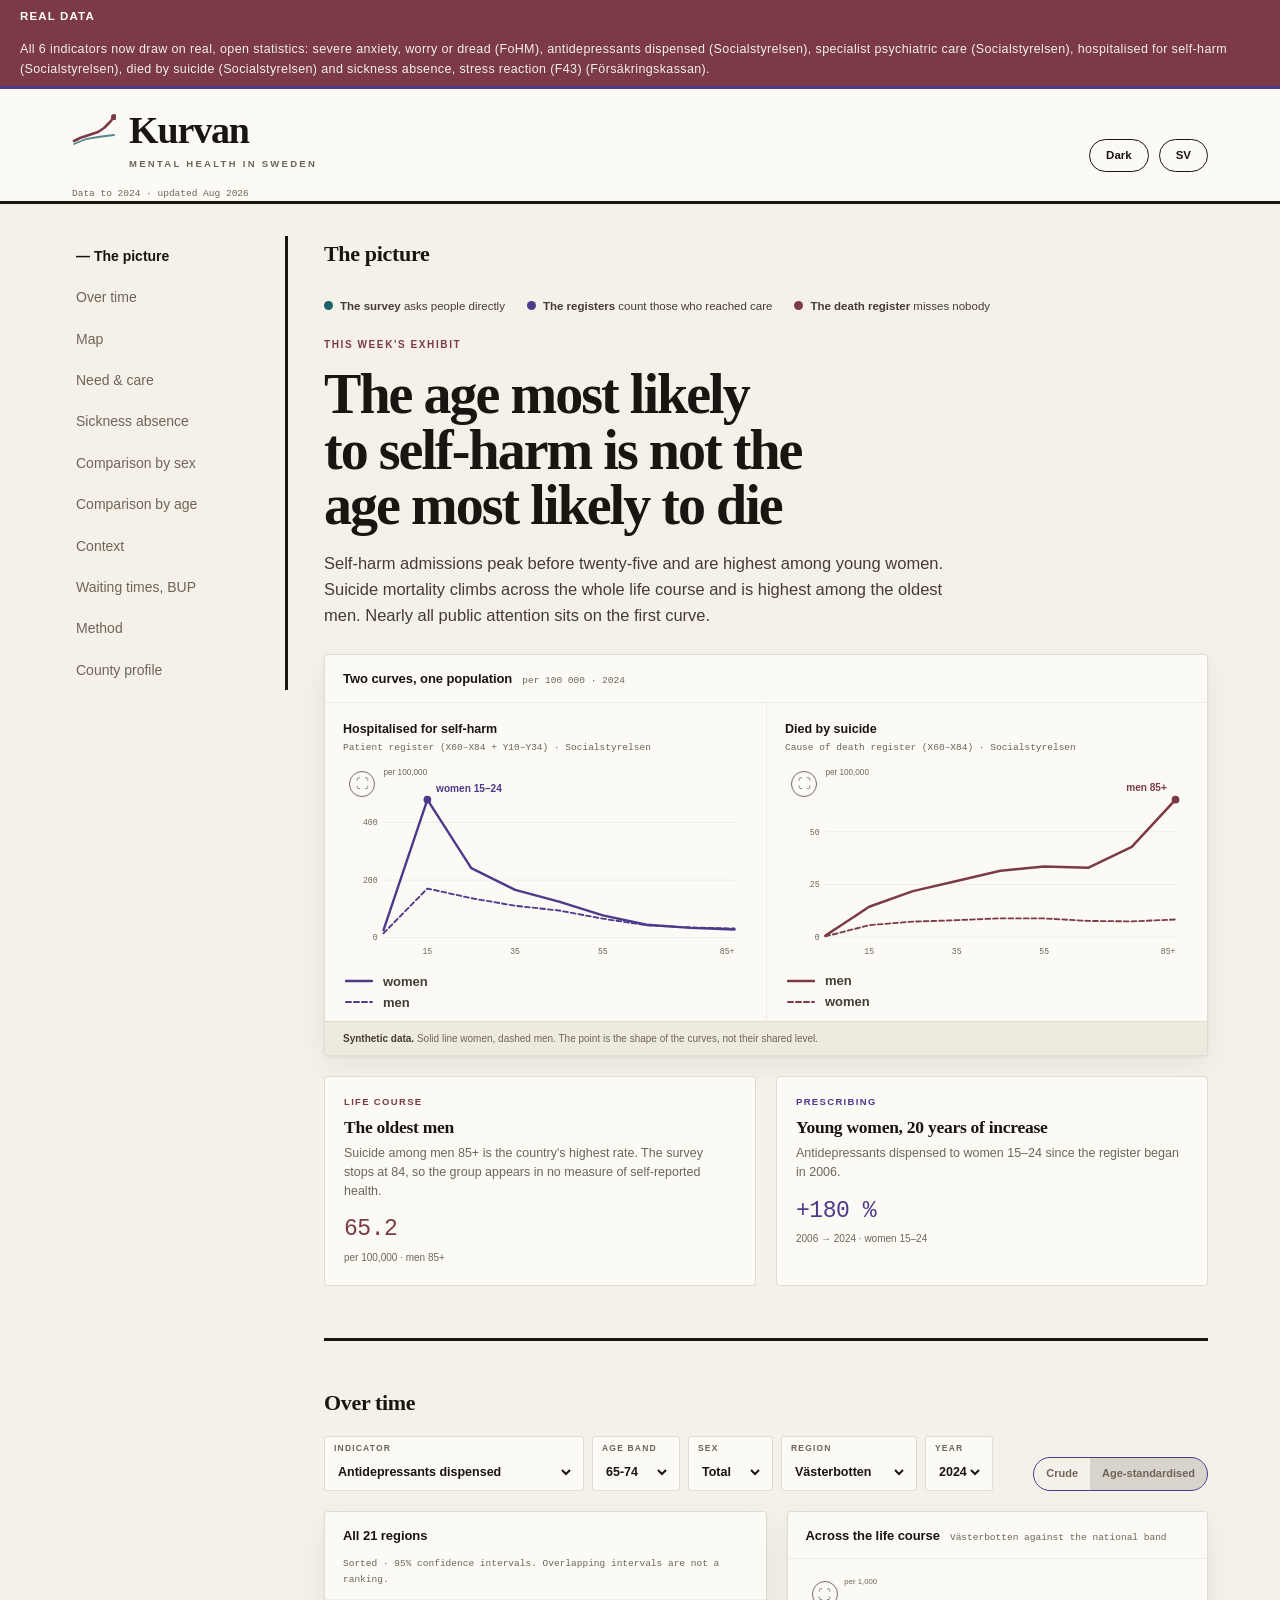
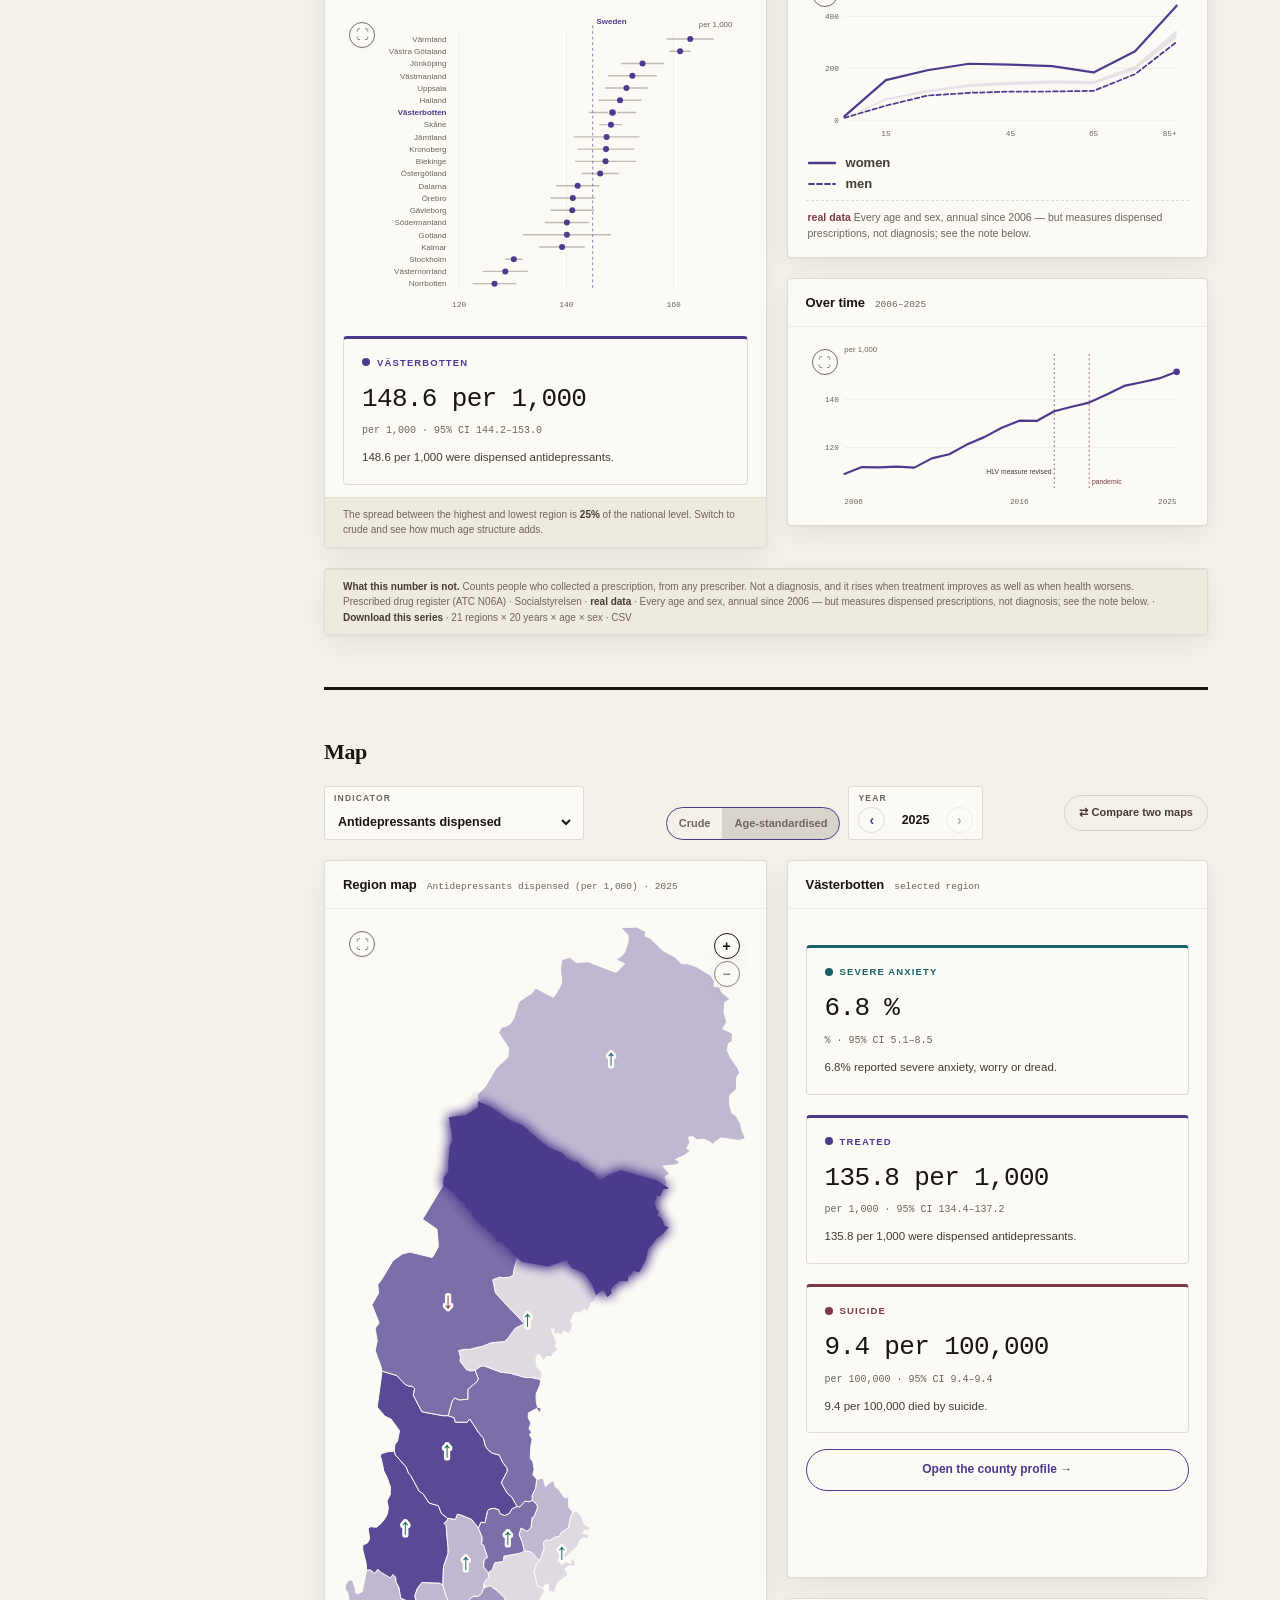
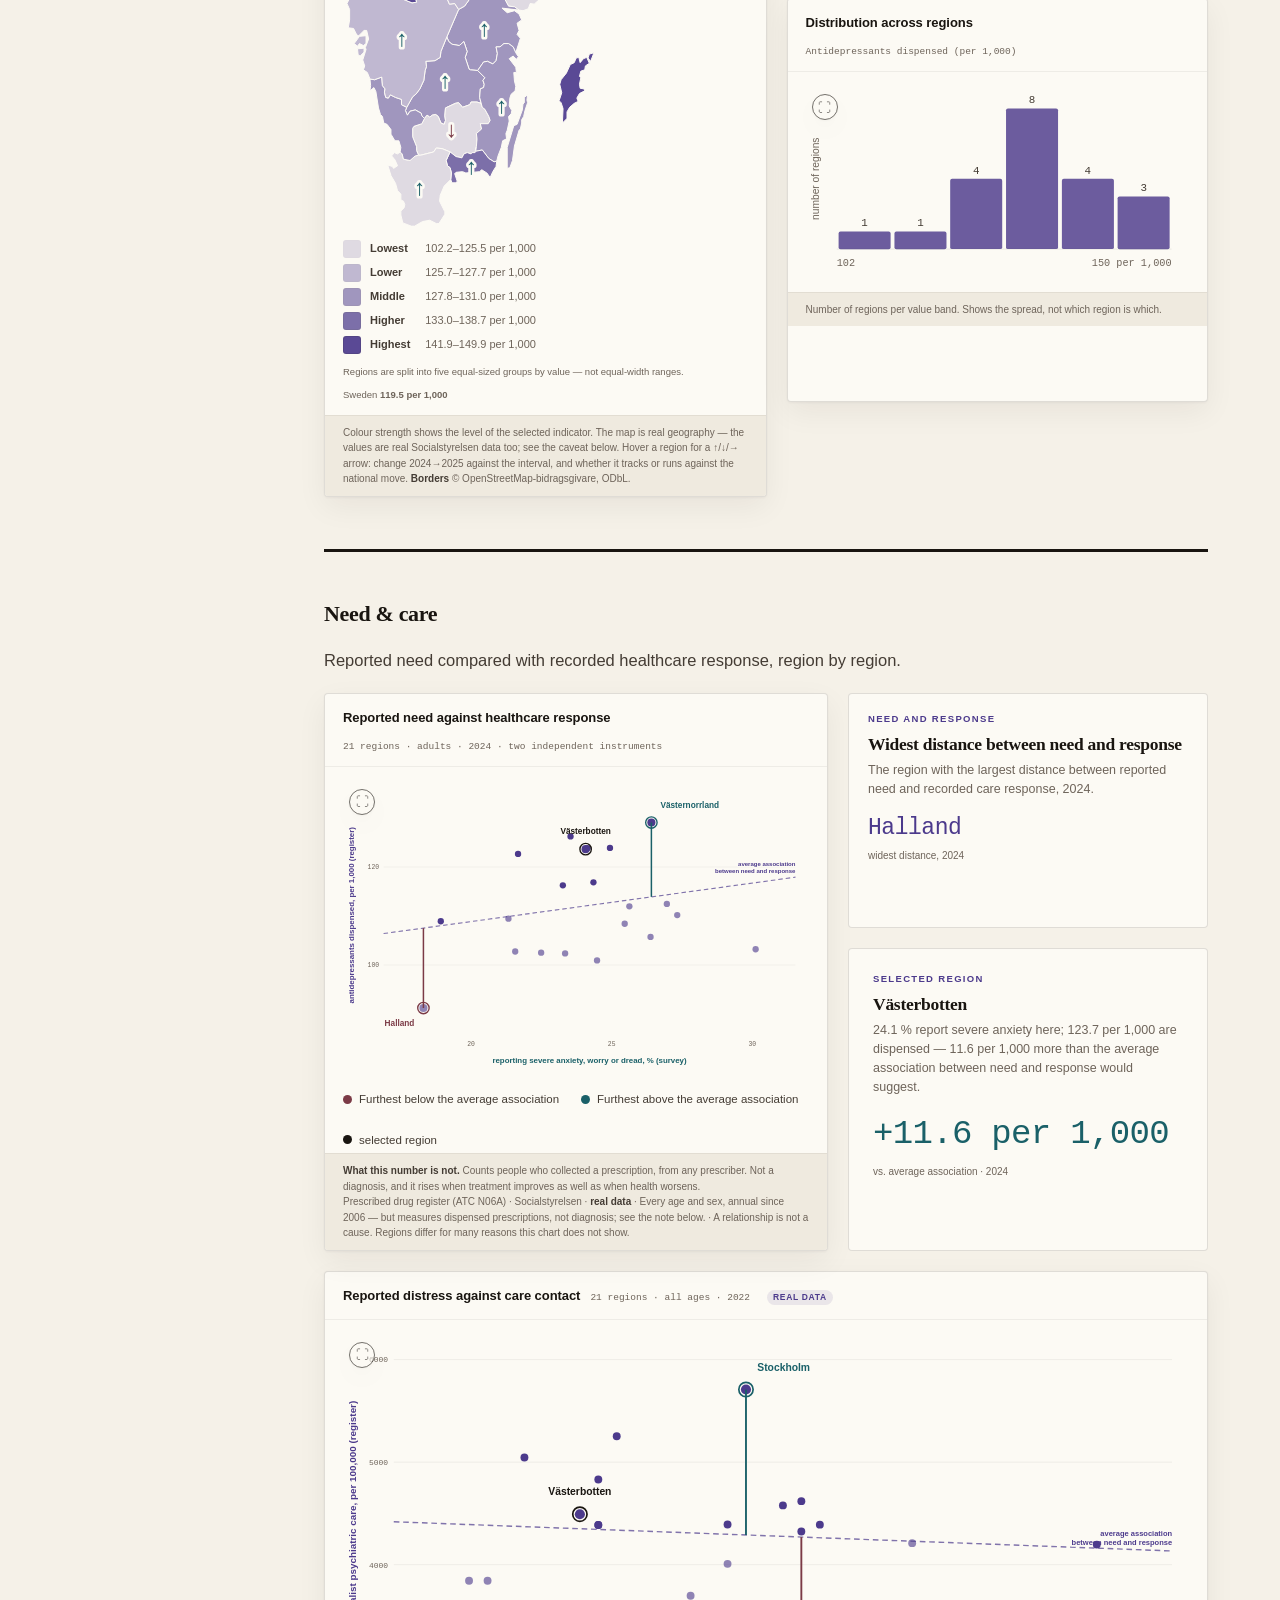
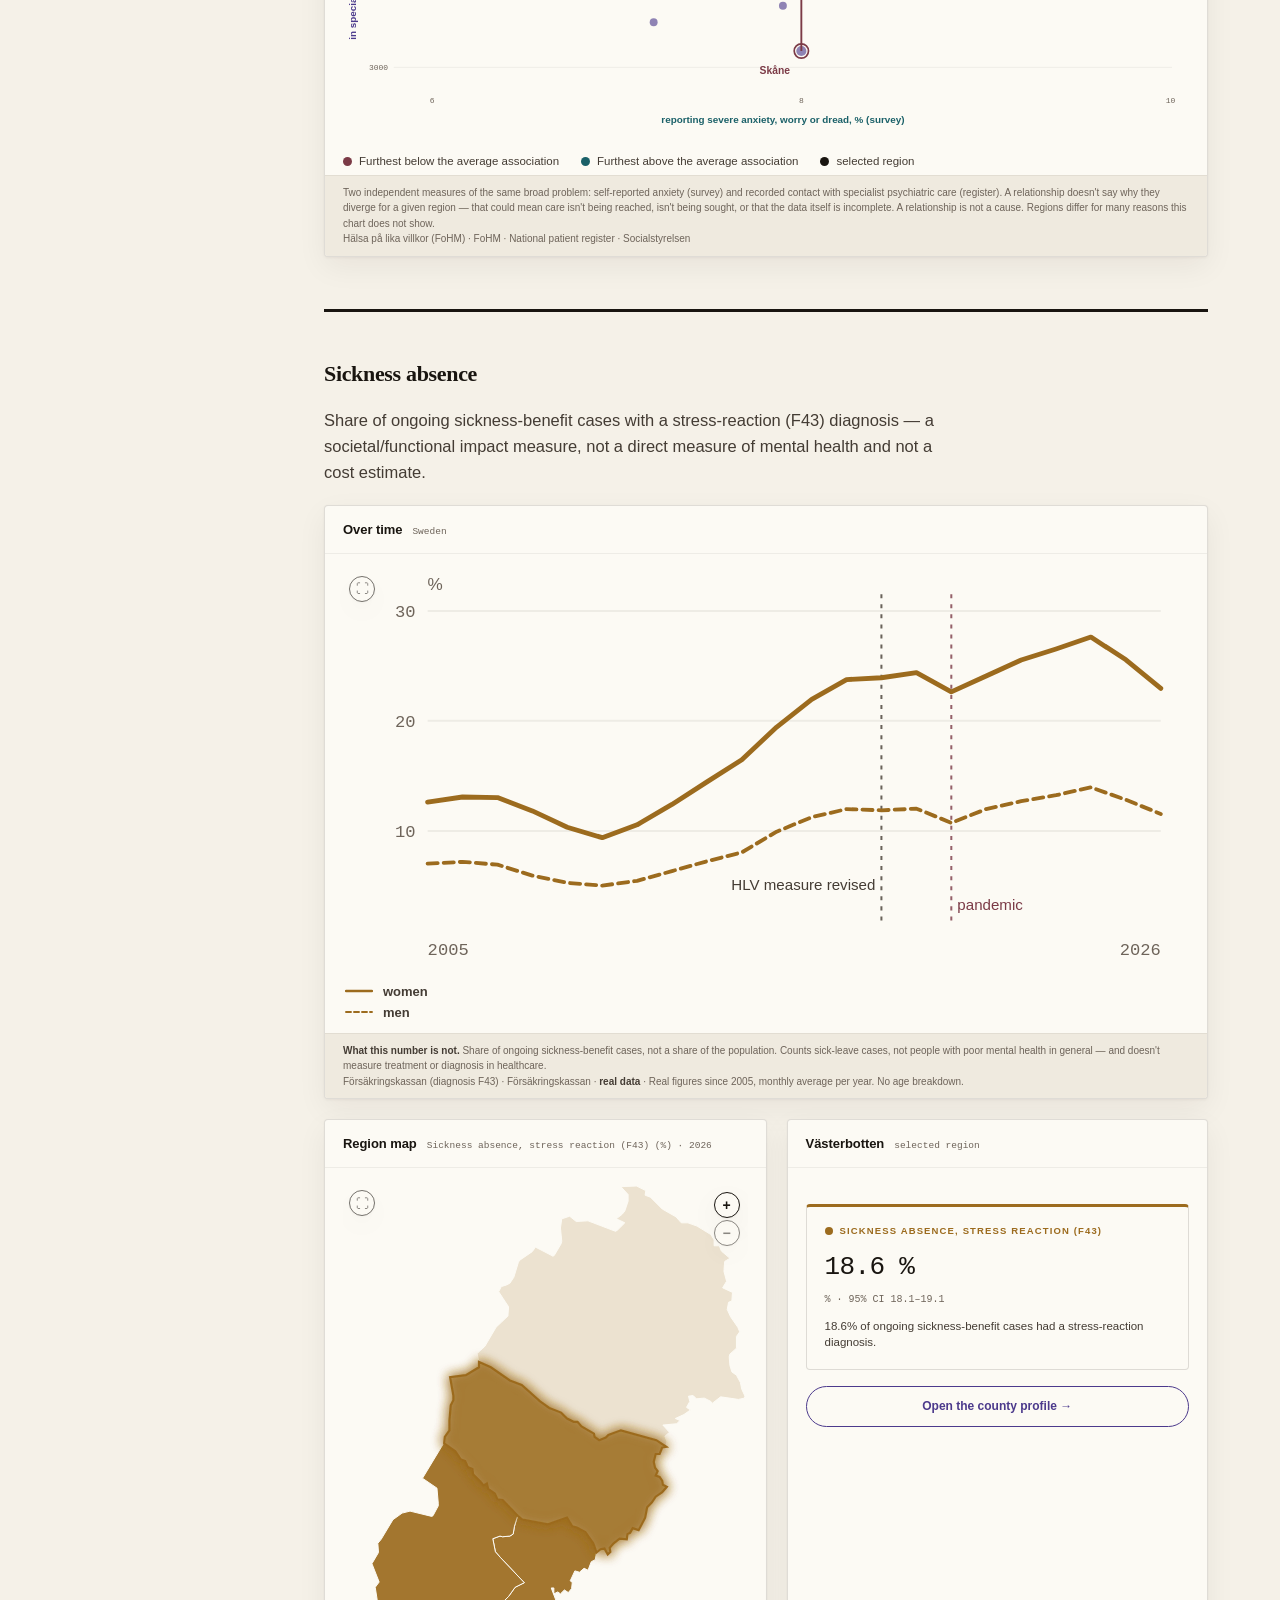
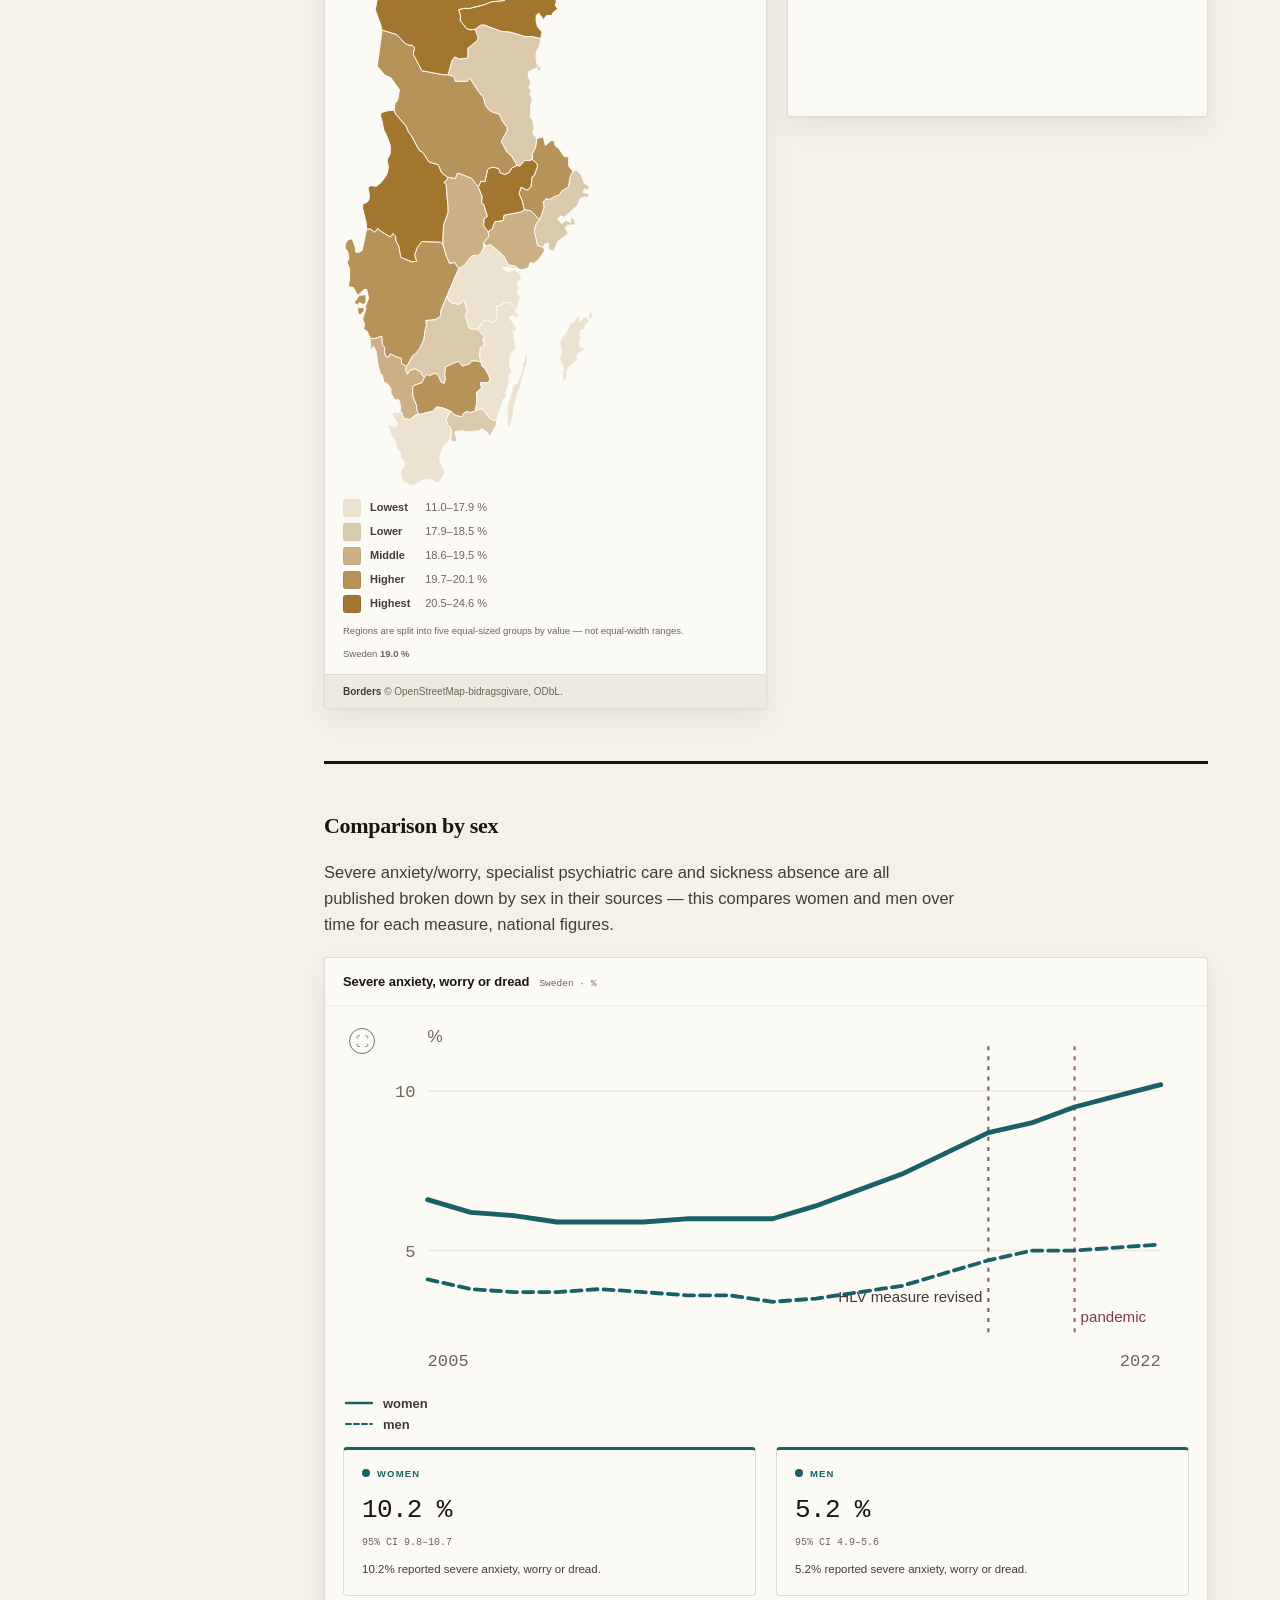
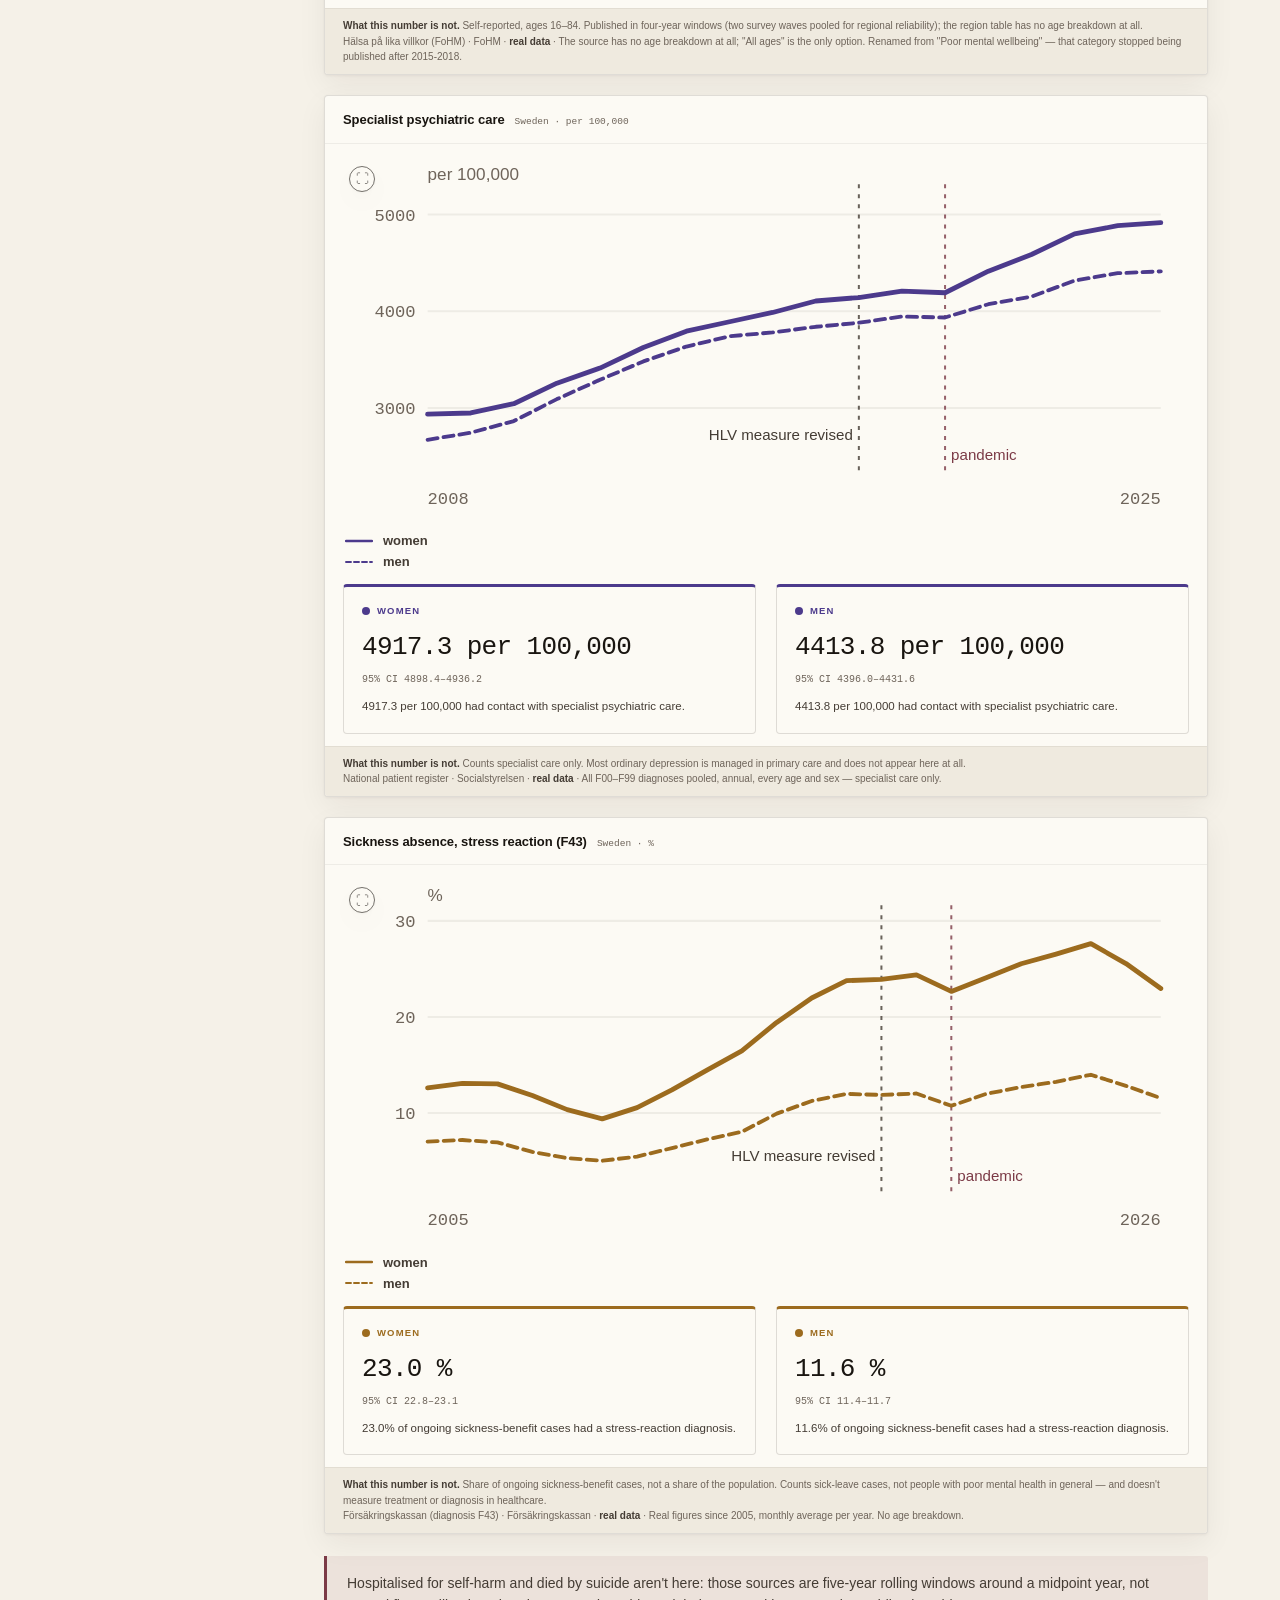
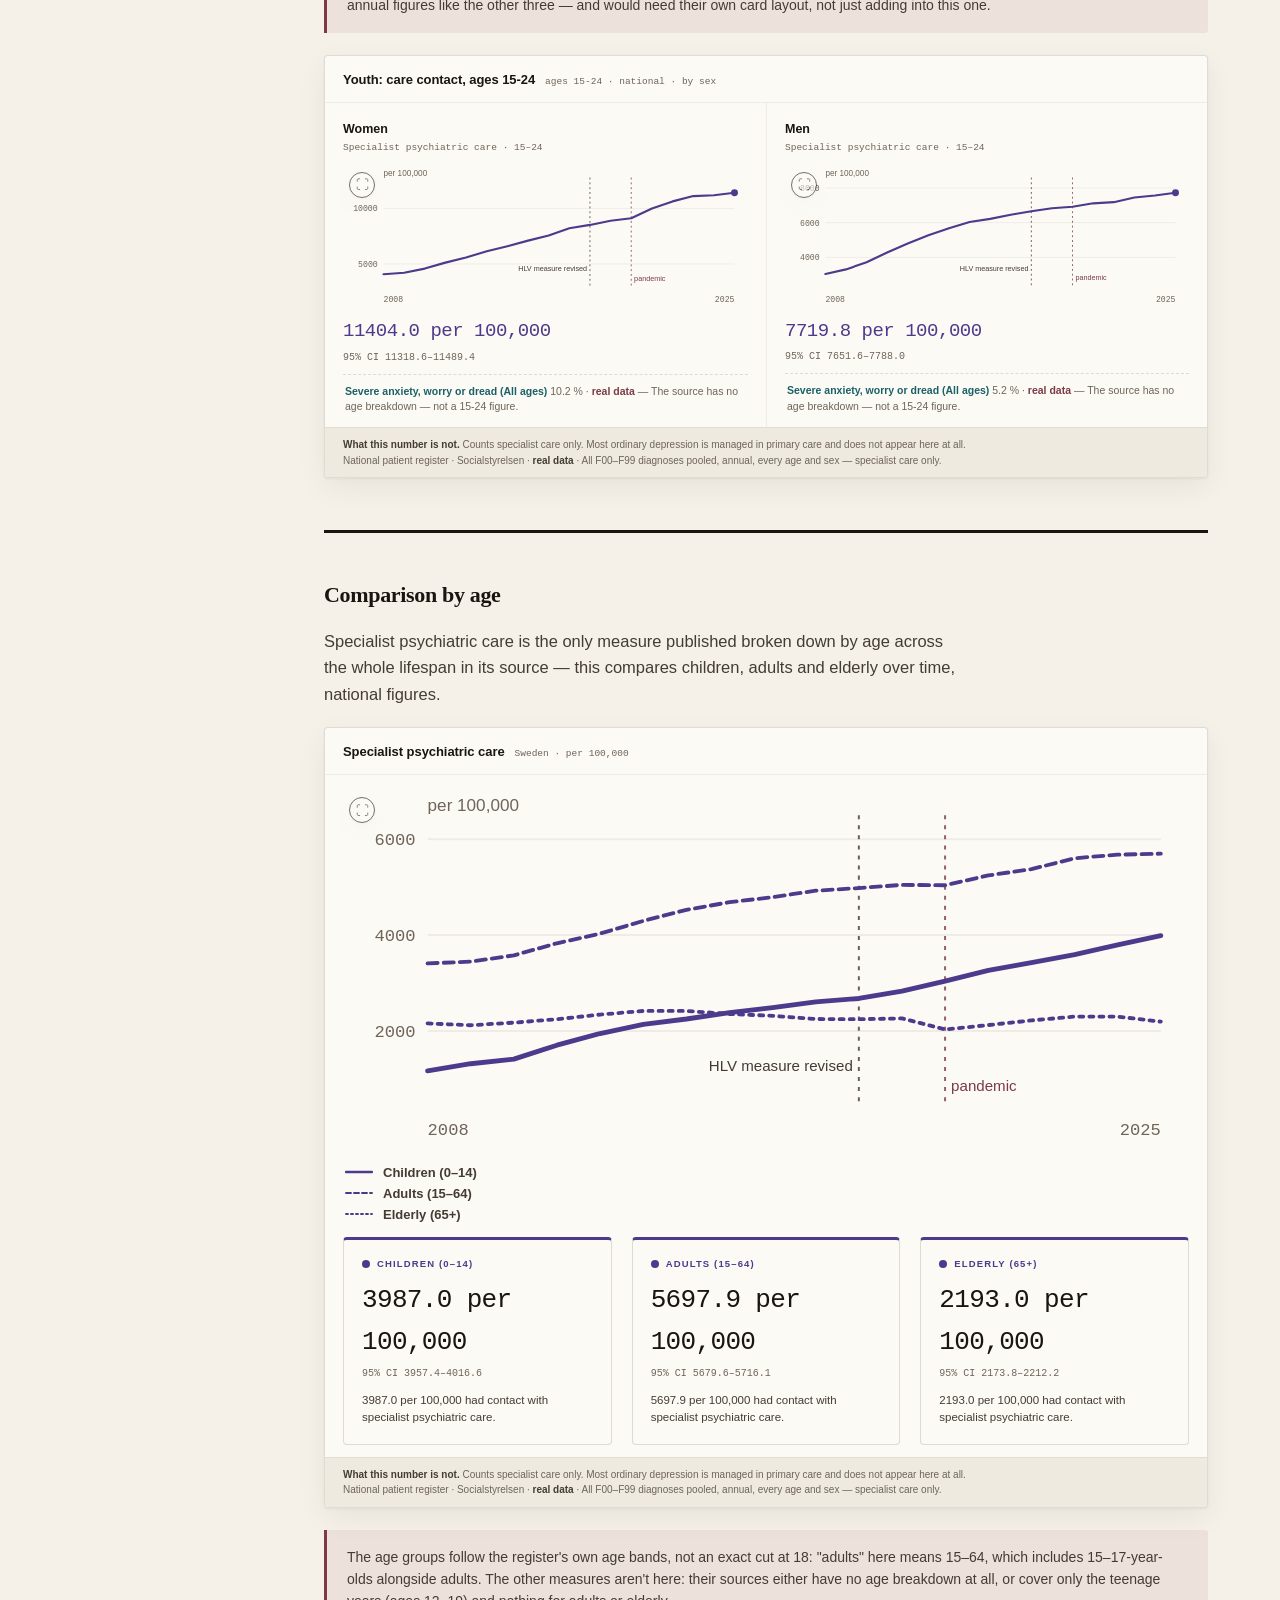
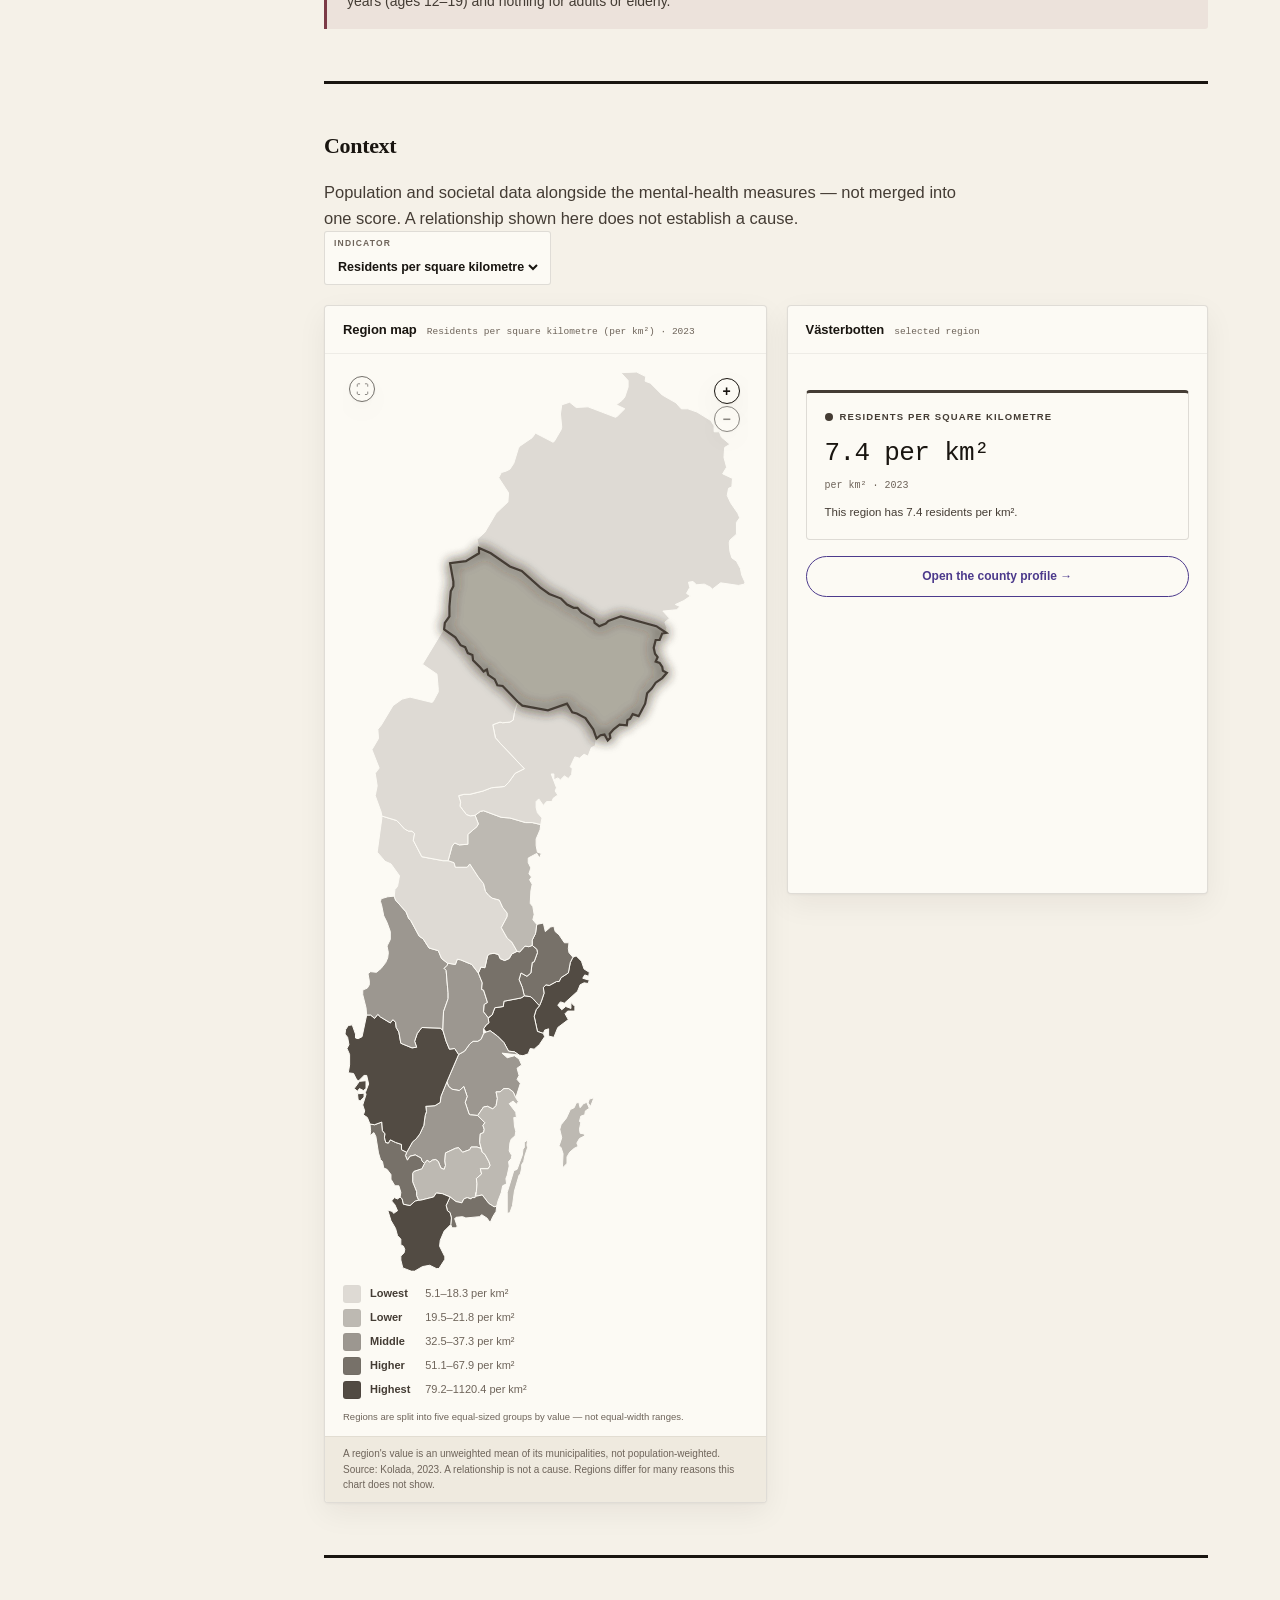
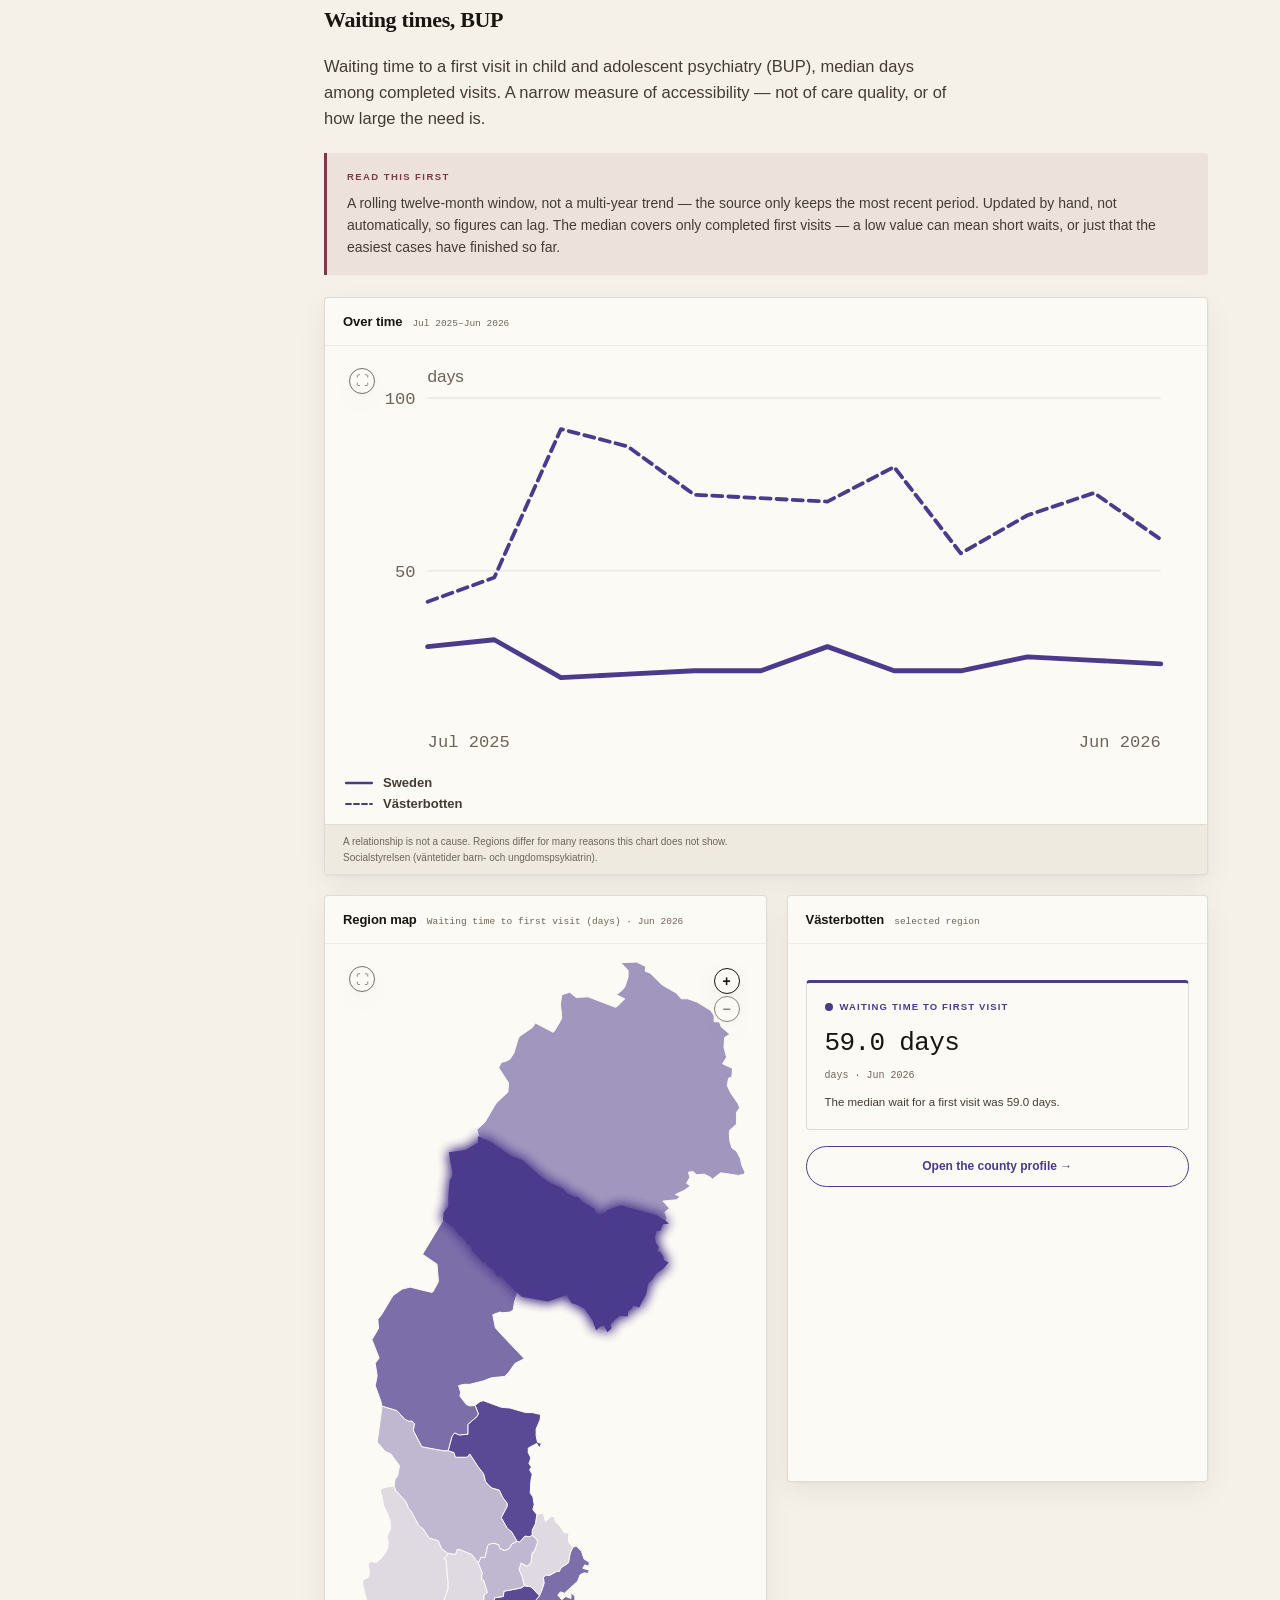
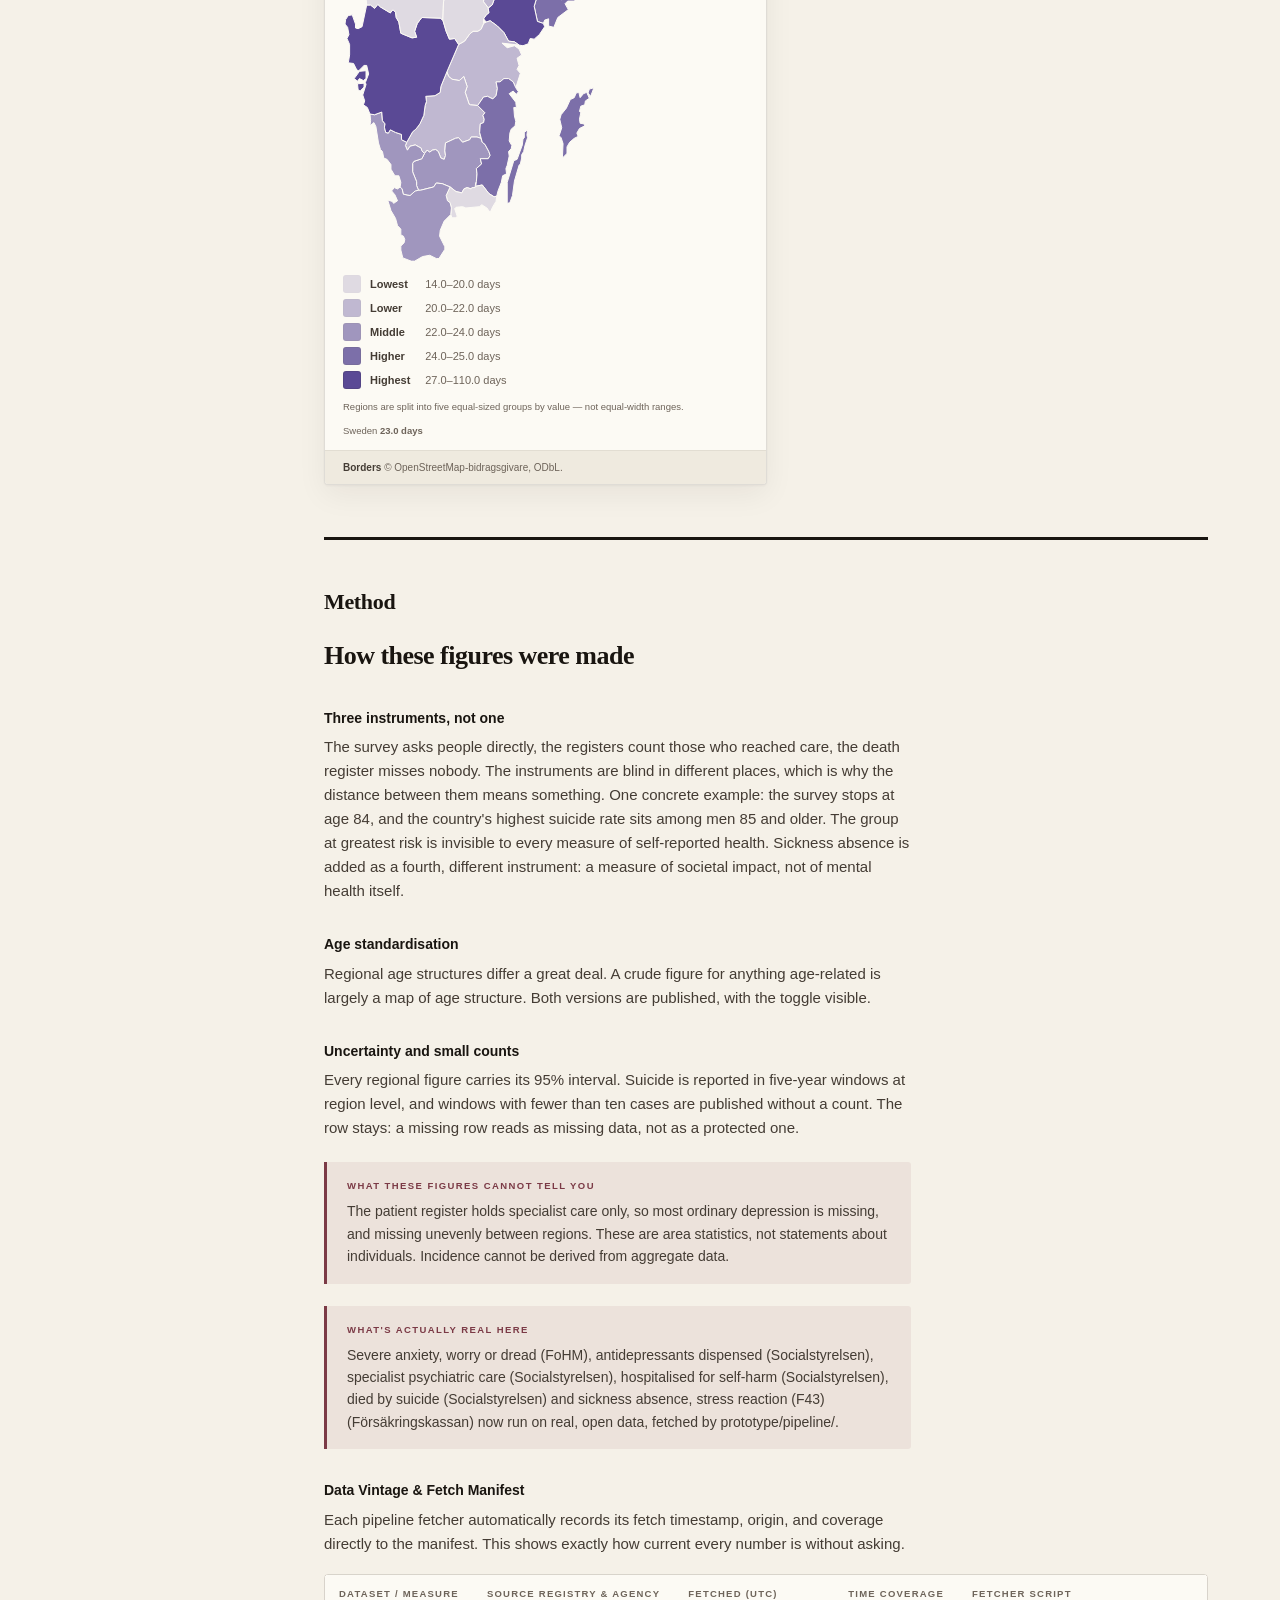
==== kurvan.html @ c8f486ee "Real antidepressant/sex/F43 data, BUP waiting-times tab, stat sentences Data pipeline expansion: - A" ====
<!doctype html>
<meta charset="utf-8">
<title>Kurvan</title>

<link rel="stylesheet" href="kurvan.css?v=33">

<div id="synth"></div>
<div id="app"></div>

<script src="js/real_mh_data.js?v=33"></script>
<script src="js/data.js?v=33"></script>
<script src="js/lang.js?v=33"></script>
<script src="js/state.js?v=33"></script>
<script src="js/charts.js?v=33"></script>
<script src="js/views.js?v=33"></script>
<script src="js/shell.js?v=33"></script>
---- kurvan.css ----
/* =====================================================================
   TOKENS. Light complete on bare :root; dark redefines tokens only, twice.
   Colour is semantic and pervasive: teal = the survey instrument,
   violet = the registers, oxblood = mortality, amber = functional/societal
   impact (sickness absence — not a healthcare register, not survey,
   deliberately its own colour rather than overloading violet). Sex is
   solid vs dashed, never a second colour system.
   ===================================================================== */
:root {
  --paper:#F5F1E8; --surface:#FCFAF4; --surface-2:#EFEADF;
  --ink:#191510; --ink-2:#443C34; --ink-3:#6E645A;
  --hair:rgba(30,22,14,.13); --hair-soft:rgba(30,22,14,.06);
  --violet:#4C3A8C; --teal:#1A6068; --oxblood:#7B3A46; --amber:#9C6B1E;
  --violet-soft:rgba(76,58,140,.10); --warn:rgba(123,58,70,.08);
  --band:rgba(76,58,140,.12);
  --shadow:0 1px 3px rgba(30,22,14,.05),0 10px 30px rgba(30,22,14,.06);
  --synth-text:#fff;
  --sp-1:2px; --sp-2:4px; --sp-3:8px; --sp-4:12px; --sp-5:16px;
  --sp-6:20px; --sp-7:24px; --sp-8:32px; --sp-9:44px; --sp-10:56px;
  /* Type scale nudged up a step (Michael's visual-theme-changes branch) —
     a deliberate size-up, not a drift: contrast with the literal 16px/34px
     left on body/.mark below, which are the *original* pre-tokenization
     values restored after an accidental nearest-token rounding, not a
     redesign. */
  --fs-1:9.5px; --fs-2:10.5px; --fs-3:11px; --fs-4:11.5px; --fs-5:12.5px;
  --fs-6:14px; --fs-7:28px; --fs-8:38px;
}
@media (prefers-color-scheme: dark){
  :root:not([data-theme="light"]){
    --paper:#141119; --surface:#1C1823; --surface-2:#262130;
    --ink:#EDE8E0; --ink-2:#C0B8AE; --ink-3:#8C8279;
    --hair:rgba(237,232,224,.16); --hair-soft:rgba(237,232,224,.07);
    --violet:#A992F5; --teal:#5FC6CE; --oxblood:#D98A97; --amber:#D9A441;
    --violet-soft:rgba(169,146,245,.14); --warn:rgba(217,138,151,.12);
    --band:rgba(169,146,245,.15);
    --shadow:0 1px 3px rgba(0,0,0,.4),0 10px 32px rgba(0,0,0,.36);
    --synth-text:var(--paper);
  }
}
:root[data-theme="dark"]{
  --paper:#141119; --surface:#1C1823; --surface-2:#262130;
  --ink:#EDE8E0; --ink-2:#C0B8AE; --ink-3:#8C8279;
  --hair:rgba(237,232,224,.16); --hair-soft:rgba(237,232,224,.07);
  --violet:#A992F5; --teal:#5FC6CE; --oxblood:#D98A97; --amber:#D9A441;
  --violet-soft:rgba(169,146,245,.14); --warn:rgba(217,138,151,.12);
  --band:rgba(169,146,245,.15);
  --shadow:0 1px 3px rgba(0,0,0,.4),0 10px 32px rgba(0,0,0,.36);
  --synth-text:var(--paper);
}
:root{
  --serif:"Iowan Old Style","Palatino Linotype","Book Antiqua",Palatino,Georgia,serif;
  --sans:ui-sans-serif,-apple-system,"Segoe UI",Roboto,"Helvetica Neue",sans-serif;
  --mono:ui-monospace,"SF Mono","Cascadia Mono",Consolas,"Liberation Mono",monospace;
}
*{box-sizing:border-box}
/* 16px literal, not a --fs-* token: the design-token sweep mapped this to
   the nearest step (--fs-6, 12.5px) instead of an exact one, silently
   shrinking the page's base reading size (and everything that inherits it
   via button{font:inherit} below) by 22%. No existing step equals 16px, so
   restoring the original value here rather than adding a token nothing
   else needs yet. */
body{margin:0;background:var(--paper);color:var(--ink);font-family:var(--sans);font-size:16px;line-height:1.6;-webkit-font-smoothing:antialiased}
.tnum{font-variant-numeric:tabular-nums}
svg{display:block;width:100%;height:auto}
button{font:inherit}

/* --- the banner that never goes away --- */
/* padding/gap restored to their pre-token values below: the token sweep
   rounded these to the *nearest* --sp-* step instead of an exact one
   (7px->--sp-2's 4px, 14px->--sp-4's 12px — no step matches either exactly,
   so left as literals), and the horizontal padding was 20px, which *does*
   match --sp-6 exactly — the sweep used --sp-7 (24px) instead, not just a
   rounding but a wrong-token pick. */
#synth{
  position:sticky;top:0;z-index:100;background:var(--oxblood);color:var(--synth-text);
  padding:7px var(--sp-6);font-size:var(--fs-5);letter-spacing:.03em;
  display:flex;gap:14px;align-items:baseline;flex-wrap:wrap;
}
#synth b{font-weight:800;letter-spacing:.1em;text-transform:uppercase;font-size:var(--fs-4)}
#synth span{opacity:.92}

/* 22px literal — no exact --sp-* step (nearest are 20/24), same rounding
   issue as #synth above. */
.wrap{max-width:1180px;margin:0 auto;padding:0 22px}
/* Wider content column + a further type-scale bump on genuinely large
   screens (Michael's visual-theme-changes branch) — the 1180px wrap and
   base --fs-* scale above are tuned for a laptop-width window; without
   this, a big desktop monitor just gets more empty margin instead of a
   page that actually uses the space. */
@media (min-width:1440px){
  .wrap{max-width:1400px}
  /* Only --fs-8 actually changes here — --fs-6/--fs-7 already equal these
     values on bare :root, so redeclaring them was a no-op left over from an
     earlier tuning pass. */
  :root{--fs-8:40px}
}
/* Same idea, two more tiers up: 1400px was still a fixed, fairly narrow
   page on anything past a big desktop monitor — an ultra-wide or a 4K
   window just got more of the same empty margin on both sides again.
   .sidebar (kurvan.css, "one-page layout" section below) widens a little
   at the same 1800px point too, so it doesn't read as thin against a
   noticeably wider content column next to it. */
@media (min-width:1800px){
  .wrap{max-width:1680px}
  .sidebar{width:248px}
}
@media (min-width:2200px){
  .wrap{max-width:1900px}
}

/* --- masthead --- */
/* gap/padding-top/margin-top/gap below are all literals for the same
   reason: 18px, 22px, 13px, 7px and 10px have no exact --sp-* match, and
   tokenizing them to the nearest step silently tightened the whole
   masthead. .mark's height (34px, the logo's real aspect ratio paired
   with its 44px width) has no --sp-* match either and isn't a general
   spacing value worth adding to the shared scale just for one asset. The
   two paddings that *do* have an exact match (16px, the second number in
   each pair) stay tokenized. */
header.top{background:var(--surface);border-bottom:3px solid var(--ink);border-top:3px solid var(--violet)}
.mast{display:flex;align-items:flex-end;gap:18px;padding:22px 0 0;flex-wrap:wrap}
.brand{display:flex;align-items:flex-start;gap:13px}
.mark{width:var(--sp-9);height:34px;flex:none;margin-top:var(--sp-1)}
.word{font-family:var(--serif);font-size:var(--fs-8);font-weight:600;line-height:1;letter-spacing:-.03em}
.sub{font-size:var(--fs-1);letter-spacing:.24em;text-transform:uppercase;color:var(--ink-3);margin-top:7px;font-weight:650}
.tools{margin-left:auto;display:flex;gap:10px;align-items:center}
.tools button{background:none;border:1.5px solid var(--ink);border-radius:999px;font-size:var(--fs-4);font-weight:650;color:var(--ink);cursor:pointer;padding:6px var(--sp-5)}
.tools button:hover,.tools button:focus-visible{background:var(--ink);color:var(--paper)}
.stamp{font-family:var(--mono);font-size:9.5px;color:var(--ink-3);margin-top:14px}

main{padding:32px 0 10px}
main.tabenter{animation:fade .28s ease-out}
@keyframes fade{from{opacity:0;transform:translateY(5px)}to{opacity:1;transform:none}}

/* --- one-page layout: sticky contents sidebar + all sections in flow ---
   Replaces the old per-tab nav.tabs switcher: every section renders at
   once, and this is just an in-page table of contents (plain #anchor
   links — the browser's own scroll does the "click to jump" part, no JS
   required for that bit). scroll-behavior:smooth + each section's own
   scroll-margin-top (below) are what make the jump land past the sticky
   banner instead of under it. */
html{scroll-behavior:smooth}
.layout{display:flex;align-items:flex-start;gap:36px}
/* --banner-h: the sticky #synth banner's real measured height (shell.js) —
   it can wrap to more than one line depending on content/viewport width,
   so a guessed fixed offset would drift wrong. Without this, the sidebar's
   sticky top math ignores the banner and it ends up drawn over the top
   links (higher z-index), hiding them once scrolled. */
.sidebar{position:sticky;top:calc(var(--banner-h,60px) + 20px);flex:none;width:216px;display:flex;flex-direction:column;gap:1px;padding-right:22px;border-right:3px solid var(--ink)}
.sidebar a{font-size:14px;color:var(--ink-3);text-decoration:none;padding:9px 4px;border-radius:4px}
.sidebar a:hover,.sidebar a:focus-visible{color:var(--ink-2);outline:2px solid var(--violet);outline-offset:1px}
.sidebar a.active{color:var(--ink);font-weight:700}
.sidebar a.active::before{content:"— "}
.content{min-width:0;flex:1}
.section-h{font-family:var(--serif);font-size:22px;font-weight:600;letter-spacing:-.015em;margin:0 0 16px}
/* Reuses --banner-h (shell.js's measureBanner(), same property .sidebar's
   own sticky top consumes above) instead of a guessed fixed offset — a
   guess drifts wrong whenever #synth wraps to a different line count. */
section[id^="sec-"]{scroll-margin-top:calc(var(--banner-h,60px) + 12px)}
section[id^="sec-"]+section[id^="sec-"]{margin-top:52px;padding-top:44px;border-top:3px solid var(--ink)}
@media (max-width:900px){
  .layout{flex-direction:column;gap:18px}
  .sidebar{position:static;width:100%;flex-direction:row;flex-wrap:wrap;gap:14px;padding-right:0;border-right:0;border-bottom:3px solid var(--ink);padding-bottom:14px}
  .sidebar a.active::before{content:none}
}

/* --- instrument legend --- */
.legend{
  display:flex;gap:22px;flex-wrap:wrap;align-items:baseline;
  padding:10px 0 22px;font-size:11.5px;color:var(--ink-2)
}
.legend .li{display:flex;gap:7px;align-items:baseline}
.legend .dot{width:9px;height:9px;border-radius:50%;flex:none;position:relative;top:.5px}
.legend b{font-weight:700}

/* --- line-chart legend: which line is which, off the plot itself ---
   A colour dot (like .legend's above) can't tell two same-colour lines
   apart when only their dash pattern differs (women/men, child/adult/
   elderly all reuse one instrument colour) — this draws a short stroke
   sample instead, so solid vs. dashed vs. dotted reads the same here as
   it does on the chart. Sits under the chart it describes, replacing the
   old on-SVG per-line caption (see charts.js's lineChart doc comment).
   One row per line, stacked (not a side-by-side wrapping strip like
   .legend above) — with only two or three lines per chart there's no
   space pressure, and a stacked list reads at a glance instead of asking
   the eye to scan sideways past a swatch to find its label. width:fit-content
   is load-bearing, not decoration: this sits right after the chart's own
   <svg>, a plain block that (like any block box) defaults to filling its
   container's full width — the chart's own container, sized to the huge
   fullscreen svg beside it. Left at that default width, this being
   display:flex made every row stretch to match (flex's own default
   align-items:stretch), spreading each swatch and its label to opposite
   ends of a mostly-empty row instead of sitting next to each other. */
.line-legend{display:flex;flex-direction:column;gap:8px;width:fit-content;max-width:100%;margin-top:10px;padding:2px;font-size:13px;font-weight:600;color:var(--ink-2)}
.line-legend .li{display:flex;gap:10px;align-items:center;white-space:nowrap;line-height:1}
/* Explicit width/height, not left to the svg's own width/height attributes:
   the bare `svg{width:100%;height:auto}` reset above (this file's very
   first rules) matches this swatch too, since nothing here overrode it.
   %-width resolves against .li's stretched (see .line-legend's own
   align-items:stretch, unset above) row width, not the drawn 28px, and
   height:auto then scales up to match that same 28:12 ratio — so the
   swatch was rendering many px taller than 12, with its <line>'s literal
   y="6" (views.js's lineLegend()) sitting near that inflated box's TOP
   rather than its middle. That's a growing, row-width-dependent offset,
   which is why neither an earlier line-height fix nor a fixed px `top`
   nudge (the fix .legend .dot, a plain span never touched by the global
   svg rule, actually needs) ever closed the gap. Pinning the real size
   here is what makes align-items:center on .li above work as intended. */
.line-legend .ln{flex:none;display:block;width:28px;height:12px}

/* --- cards --- */
.card{background:var(--surface);border:1px solid var(--hair);border-radius:4px;overflow:hidden;box-shadow:var(--shadow)}
.card-h{padding:14px 18px 12px;border-bottom:1px solid var(--hair-soft);display:flex;align-items:baseline;gap:10px;flex-wrap:wrap}
.card-h h3{margin:0;font-size:13px;font-weight:700;letter-spacing:-.005em}
.card-h .u{font-family:var(--mono);font-size:9.5px;color:var(--ink-3)}
.card-b{padding:16px 18px 12px}
.src{border-top:1px solid var(--hair-soft);background:var(--surface-2);padding:9px 18px;font-size:10px;color:var(--ink-3);line-height:1.55}
.src b{color:var(--ink-2);font-weight:650}

/* --- läget --- */
.hero{max-width:72ch}
.kick{font-size:10px;letter-spacing:.16em;text-transform:uppercase;color:var(--oxblood);font-weight:700}
.hero h1{font-family:var(--serif);font-size:clamp(30px,5.4vw,56px);line-height:.99;margin:14px 0 0;letter-spacing:-.035em;font-weight:600;text-wrap:balance}
.hero p{font-size:16.5px;color:var(--ink-2);margin:16px 0 0;line-height:1.58}
.inner2{display:grid;grid-template-columns:1fr 1fr;gap:0}
.inner2>div{padding:16px 18px 10px}
.inner2>div+div{border-left:1px solid var(--hair-soft)}
.inner2 h4{margin:0 0 1px;font-size:12.5px;font-weight:700}
.inner2 .u{font-family:var(--mono);font-size:9.5px;color:var(--ink-3);margin-bottom:10px}
.figrow{display:grid;grid-template-columns:1.4fr 1fr;gap:var(--sp-6);margin-top:var(--sp-6)}
.mt-fig{margin-top:var(--sp-6)}
.pieces{display:grid;gap:20px}
.piece{background:var(--surface);border:1px solid var(--hair);border-radius:4px;padding:17px 19px 19px}
.piece .tag{font-size:9.5px;letter-spacing:.14em;text-transform:uppercase;font-weight:700}
.piece h4{font-family:var(--serif);font-size:17.5px;line-height:1.2;margin:8px 0 6px;font-weight:600;letter-spacing:-.015em}
.piece p{font-size:12.5px;color:var(--ink-3);line-height:1.5;margin:0}
.piece .num{font-family:var(--mono);font-size:23px;color:var(--ink);margin-top:11px;letter-spacing:-.02em}
.piece .numl{font-size:10px;color:var(--ink-3);margin-top:2px}

/* --- controls --- */
.ctrl{display:flex;flex-wrap:wrap;gap:8px;align-items:flex-end;margin-bottom:20px}
.f{background:var(--surface);border:1px solid var(--hair);border-radius:3px;padding:5px 9px 6px}
.f label{display:block;font-size:8.5px;letter-spacing:.14em;text-transform:uppercase;color:var(--ink-3);font-weight:700;margin-bottom:2px}
.f select{background:none;border:0;font:inherit;font-size:12.5px;font-weight:650;color:var(--ink);cursor:pointer;padding:0;max-width:240px}
.f select:focus-visible{outline:2px solid var(--violet);outline-offset:2px}
.f select:disabled{color:var(--ink-3);cursor:not-allowed}
/* The closed box above inherits the theme fine (color:var(--ink) does the
   work), but the OPEN option list is native OS/browser chrome that ignores
   most select styling — only background-color/color set directly on
   <option> gets through (Chromium honours it; other engines partially).
   Without this the popup used system colours regardless of theme, landing
   as a near-white list with low-contrast text in dark mode. Unscoped (not
   `.f select option`) so it also covers .mapcmphead's compare-mode select. */
select option{background:var(--surface);color:var(--ink)}
select option:disabled{color:var(--ink-3)}
.seg{margin-left:auto;display:flex;border:1.5px solid var(--violet);border-radius:999px;overflow:hidden}
.seg button{background:none;border:0;font-size:11px;font-weight:650;color:var(--violet);padding:7px 12px;cursor:pointer}
.seg button.on{background:var(--violet);color:var(--surface)}
.seg button:disabled{color:var(--ink-3);cursor:not-allowed}
.seg button.on:disabled{background:var(--hair);color:var(--ink-3)}
.slidewrap{display:flex;align-items:center;gap:8px}
.slidewrap .yval{font-size:12.5px;font-weight:650;min-width:3.6em;text-align:center}
.ystep{background:none;border:1.5px solid var(--hair);border-radius:999px;color:var(--violet);
  font-size:14px;font-weight:700;line-height:1;padding:5px 10px;cursor:pointer}
.ystep:hover:not(:disabled){background:var(--surface-2)}
.ystep:disabled{color:var(--ink-3);cursor:not-allowed;opacity:.5}
.cmpbtn{margin-left:auto;align-self:center;background:none;border:1.5px solid var(--hair);border-radius:999px;
  color:var(--ink-2);font-size:11px;font-weight:650;padding:8px 14px;cursor:pointer}
.cmpbtn.on{background:var(--violet);border-color:var(--violet);color:var(--surface)}
.mapcmp{display:grid;grid-template-columns:1fr 1fr;gap:16px}
.mapcmphead{text-align:center;font-size:11.5px;font-weight:700;margin-bottom:2px}
.mapcmphead select{background:none;border:0;font:inherit;font-size:11.5px;font-weight:700;color:var(--ink);cursor:pointer;text-align:center}
.grid-ex{display:grid;grid-template-columns:1.05fr 1fr;gap:20px}
.stack{display:grid;grid-template-rows:auto auto auto;gap:20px}

.suppress{
  border-top:1px dashed var(--hair);margin-top:8px;padding:9px 2px 2px;
  font-size:10.5px;color:var(--ink-3);line-height:1.5
}
.suppress b{color:var(--oxblood);font-weight:700}

/* --- region --- */
.rstats{display:grid;grid-template-columns:repeat(3,1fr);gap:20px;margin-top:20px}
.rstat{background:var(--surface);border:1px solid var(--hair);border-radius:4px;padding:16px 18px 18px;border-top:3px solid var(--hair)}
.rstat.i-survey{border-top-color:var(--teal)}
.rstat.i-reg{border-top-color:var(--violet)}
.rstat.i-mort{border-top-color:var(--oxblood)}
.rstat.i-fk{border-top-color:var(--amber)}
.rk{display:flex;align-items:center;gap:7px;font-size:9.5px;letter-spacing:.12em;text-transform:uppercase;font-weight:700}
.dot{width:8px;height:8px;border-radius:50%;flex:none}
.rv{font-family:var(--mono);font-size:26px;margin-top:9px;letter-spacing:-.025em}
.rci{font-family:var(--mono);font-size:10px;color:var(--ink-3);margin-top:3px}
.rvs{font-size:11.5px;color:var(--ink-2);margin-top:10px;line-height:1.45}
.rvs em{font-style:normal;font-weight:650}
.rvs .flat{color:var(--ink-3)}
.rhead{display:flex;align-items:flex-end;gap:18px;flex-wrap:wrap}
.rname{font-family:var(--serif);font-size:34px;font-weight:600;letter-spacing:-.028em;line-height:1}
.rpeers{font-size:11.5px;color:var(--ink-3);margin-top:8px}
.rpeers b{color:var(--ink-2);font-weight:650}

.rcontext-strip{display:flex;gap:10px;margin-top:16px;flex-wrap:wrap;align-items:center}
.rcontext-item{display:flex;align-items:baseline;gap:6px;background:var(--surface);border:1px solid var(--hair);border-radius:4px;padding:6px 12px;font-size:12px}
.rcontext-k{font-size:10px;text-transform:uppercase;letter-spacing:.08em;font-weight:700;color:var(--ink-3)}
.rcontext-v{font-family:var(--mono);font-size:13px;font-weight:600;color:var(--ink)}
.rcontext-u{font-size:10.5px;color:var(--ink-3);font-family:var(--sans)}
.rcontext-src{font-size:9.5px;color:var(--ink-3);margin-left:2px;font-family:var(--mono)}

/* --- map --- */
/* 400px cap, not 280px — Michael's visual-theme-changes branch widened the
   map itself (his own .map-container/.map-zoom-group classes, not used
   here — this is the same sizing intent applied to our existing .mapsvg/
   .mapzoom instead, so it works with our zoom+pan system rather than his). */
.mapsvg{max-width:400px;margin:2px auto 0;transform-origin:center center;transition:transform .15s ease-out;touch-action:none}
/* Zoom+pan scale/translate .mapsvg via transform (shell.js), which doesn't
   grow the box it sits in — overflow:hidden here clips whatever's panned
   past the map's own edge instead of pushing the rest of the card layout
   around (shell.js clamps pan to the map's own geometry, so this should
   only ever crop right at that edge, not mid-map). touch-action:none above
   stops touch browsers from claiming a drag as their own page-scroll/pinch
   gesture before the pointer handlers get it. */
.mapzoom{position:relative;overflow:hidden}
/* pannable: zoomed past 1x, so dragging is actually live (shell.js only
   wires pointer handling there) — cursor hints it's draggable.
   dragging: mid-gesture, cursor only — shell.js separately sets
   transition:none directly on the element for the actual no-lag-while-
   following-the-pointer behaviour; this class doesn't touch that. */
.mapsvg.pannable{cursor:grab}
.mapsvg.dragging{cursor:grabbing}
/* No var() fallbacks here — unlike --banner-h (below), --sp-* / --fs-* are
   always defined on bare :root, so a fallback could never actually fire. */
.mapzoombtns{position:absolute;top:var(--sp-3);right:var(--sp-3);display:flex;flex-direction:column;gap:var(--sp-1);z-index:10}
.mapzoombtn{
  width:26px;height:26px;padding:0;border-radius:50%;border:1.5px solid var(--ink);
  background:var(--surface);color:var(--ink);font-size:var(--fs-6);font-weight:700;
  line-height:1;cursor:pointer;display:flex;align-items:center;justify-content:center;
  box-shadow:var(--shadow);
}
.mapzoombtn:hover:not(:disabled){background:var(--ink);color:var(--paper)}
.mapzoombtn:focus-visible{outline:2px solid var(--violet);outline-offset:1px}
/* opacity matches .ystep:disabled — same "disabled at a numeric limit" role */
.mapzoombtn:disabled{opacity:.5;cursor:not-allowed}
.tile{stroke:var(--surface);stroke-width:1;vector-effect:non-scaling-stroke;cursor:pointer;transition:filter .1s;-webkit-tap-highlight-color:transparent;outline:none}
.tile:hover{filter:brightness(1.15)}
.tile:focus-visible{outline:2px solid var(--violet);outline-offset:1px}
.tile.on{stroke:var(--violet);stroke-width:2.2}
/* lineChart()'s per-point hover targets (charts.js) — invisible at rest so
   the chart looks unchanged, revealed on hover/focus so the cursor can find
   them. A dedicated class, not a generic [data-tip] rule, so it can't touch
   dotPlot/scatter's own data-tip elements (those live on a wrapping <g>,
   not a <circle>, but keeping this scoped avoids any ambiguity either way). */
.pt-hit{opacity:0;transition:opacity .12s ease}
.pt-hit:hover,.pt-hit:focus-visible{opacity:1}
/* scatter()'s points (charts.js) — same outline treatment as .tile, just
   scoped to its own class since these circles carry no other class.
   cursor:pointer matches .tile's own affordance too, now that a click
   here also selects the region (shell.js). */
.spt{outline:none;cursor:pointer}
.spt:focus-visible{outline:2px solid var(--violet);outline-offset:2px}
/* dotPlot()'s rows (charts.js) — same click-to-select affordance, same
   outline treatment, now that a click here also selects the region
   (shell.js). */
.dotrow{outline:none;cursor:pointer}
.dotrow:focus-visible{outline:2px solid var(--violet);outline-offset:2px}
/* Custom hover card, replacing the browser's native SVG-title tooltip —
   light grey (var(--surface-2), the app's own secondary-surface tone, not
   a generic grey that would clash with the warm palette), same sans font
   as everything else. Fixed-positioned and JS-driven (shell.js), so it
   isn't clipped by any card's overflow the way an absolutely-positioned
   one nested inside the map card would be. */
#tiletip{
  position:fixed;z-index:200;pointer-events:none;display:none;
  background:var(--surface-2);color:var(--ink);border:1px solid var(--hair);
  border-radius:4px;padding:7px 10px;font-family:var(--sans);font-size:11.5px;
  line-height:1.5;box-shadow:var(--shadow);max-width:240px;
}
/* Five-tier map legend, matching chorMap()'s own 5-step fill exactly —
   each row is a plain word ("Lowest"..."Highest") plus its real number
   range, not bare numbers alone. Swatches sized up from the old 11x11px
   chips (too close in shade to tell apart at that size) with a border so
   adjacent mid-tones stay visually distinct. */
.tier-legend{margin-top:14px}
.tier-rows{display:flex;flex-direction:column;gap:6px}
.tier-row{display:flex;align-items:center;gap:9px;font-size:11px}
.tier-chip{width:18px;height:18px;border-radius:3px;flex:none;border:1px solid var(--hair)}
.tier-label{color:var(--ink-2);font-weight:650;width:4.2em;flex:none}
.tier-range{color:var(--ink-3)}
.gradient-note{display:flex;justify-content:space-between;flex-wrap:wrap;gap:8px;margin-top:10px;font-size:9.5px;color:var(--ink-3)}
.trendarrow{font-size:.34px;font-weight:800;text-anchor:middle;dominant-baseline:central;
  paint-order:stroke;stroke:var(--surface);stroke-width:.08px;stroke-linejoin:round;pointer-events:none}
.trendarrow.with{fill:var(--teal)}
.trendarrow.against{fill:var(--oxblood)}
.trendarrow.neutral{fill:var(--ink-2)}
.mapopen{margin-top:16px;width:100%;background:none;border:1.5px solid var(--violet);color:var(--violet);border-radius:999px;padding:10px 14px;font-size:12px;font-weight:650;cursor:pointer}
.mapopen:hover{background:var(--violet-soft)}

/* --- chart full-screen (shell.js's wireFullscreen()) ---
   .fswrap wraps just the svg (not its card, not its heading) so .fsbtn's
   plain top/left below always lands at the CHART's own corner on the
   NORMAL page — no dependency on measuring anything at wire()-time, which
   a heading above the svg (an .inner2 column) or the map's own zoom/pan
   transform (on .mapsvg itself, not this wrapper) could otherwise throw
   off. This button does NOT travel into full-screen (removed there,
   shell.js) — #chartFsClose below is a separate, fixed control instead,
   since a chart's own corner can end up far from the actual top-left of
   the screen once it's centered in a much wider/taller overlay (a
   portrait map on a wide monitor, e.g.). */
.fswrap{position:relative}
.fsbtn{
  position:absolute;top:6px;left:6px;z-index:5;
  width:26px;height:26px;padding:0;border-radius:50%;border:1.5px solid var(--ink);
  background:var(--surface);color:var(--ink);font-size:13px;line-height:1;
  cursor:pointer;display:flex;align-items:center;justify-content:center;
  box-shadow:var(--shadow);opacity:.6;transition:opacity .12s ease;
}
.fsbtn:hover,.fsbtn:focus-visible{opacity:1;background:var(--ink);color:var(--paper)}
.fsbtn:focus-visible{outline:2px solid var(--violet);outline-offset:1px}

/* The dedicated full-screen overlay: title bar + a big centered chart
   area + a click-readout strip, entirely our own layout regardless of
   which of the three DOM shapes the chart came from (see
   wireFullscreen()'s title lookup). Hidden by default; shown (and
   requestFullscreen()'d) only on an expand click. */
#chartFs{display:none;position:fixed;inset:0;z-index:1000;flex-direction:column;background:var(--surface)}
#chartFs.on{display:flex}
/* #chartFsClose sits IN the header row (normal flow, not position:absolute
   on the chart) — always at the actual top-left corner of the screen,
   right where the title is, regardless of how big/small/centered the
   chart underneath happens to be. */
#chartFsHead{display:flex;align-items:center;gap:14px;padding:14px 24px;border-bottom:1px solid var(--hair);flex:none}
#chartFsHead h3{margin:0;font-family:var(--serif);font-size:19px;font-weight:600;letter-spacing:-.01em}
.fsbtn-head{
  flex:none;width:30px;height:30px;padding:0;border-radius:50%;border:1.5px solid var(--ink);
  background:var(--surface);color:var(--ink);font-size:13px;line-height:1;
  cursor:pointer;display:flex;align-items:center;justify-content:center;box-shadow:var(--shadow);
}
.fsbtn-head:hover,.fsbtn-head:focus-visible{background:var(--ink);color:var(--paper)}
.fsbtn-head:focus-visible{outline:2px solid var(--violet);outline-offset:1px}
#chartFsBody{flex:1;min-height:0;display:flex;align-items:center;justify-content:center;padding:24px;overflow:auto}
/* Charts are already width:100%;height:auto (svg{}, above) — sized
   against #chartFsBody instead of the bare viewport so the title bar and
   readout strip always have room. The map gets its own rule: Sweden's
   outline is tall and narrow (MAP_VIEWBOX, data.js), so width-based
   sizing would either overflow vertically or leave it tiny — sizing by
   height fits it properly instead, the same way .mapsvg's normal 400px
   cap is a width because most cards are wider than they are tall. */
#chartFsBody svg.chart-svg{width:min(94vw,1500px);height:auto;max-height:100%}
#chartFsBody svg.mapsvg.chart-svg{width:auto;height:min(76vh,860px);max-width:94vw;max-height:100%}
/* .mapzoom{overflow:hidden} (base rule, above) is correct on the normal
   page — it keeps the CARD's own size stable while zoomed, cropping
   whatever's panned past the map's own edge instead of reflowing the rest
   of the page. Full-screen has no such constraint to protect — there's
   room to actually grow, which is the whole point of zooming in here —
   so this overrides it back to visible; #chartFsBody's own overflow:auto
   (above) picks up the now-larger transformed content and scrolls to it
   if a heavy zoom pushes it past the viewport. */
#chartFsBody .mapzoom{overflow:visible}
/* .mapzoombtns normally sits absolute against .mapzoom itself (kurvan.css,
   near .mapzoom's own rule) — right for the normal page, where the map's
   card is the whole frame of reference. In full-screen .mapzoom shrinks to
   roughly the map's own natural width, which on a wide screen can leave a
   lot of empty space between it and the actual right edge of the screen;
   fixed positioning pins the buttons to the SCREEN's edge instead, the
   same "chart's own position shouldn't matter" reasoning #chartFsClose
   already uses. */
#chartFs.on .mapzoombtns{position:fixed;top:84px;right:24px}
/* Renders a mark's data-card payload (charts.js/shell.js) as the exact
   same .rstat card the rest of the app already uses (viewKarta's side
   card, viewKon's women/men pair, ...) — .rstat/.rk/.dot/.rv/.rci/.tnum
   are all existing rules, nothing new to define for the card itself, just
   the strip that holds it. */
#chartFsReadout{flex:none;padding:16px 24px 24px;border-top:1px solid var(--hair);min-height:1.4em}
#chartFsReadout .rstat{max-width:280px}

/* --- method --- */
table.m{border-collapse:collapse;width:100%;min-width:760px;background:var(--surface)}
table.m th{text-align:left;font-size:9.5px;letter-spacing:.13em;text-transform:uppercase;color:var(--ink-3);font-weight:700;padding:11px 14px;border-bottom:1px solid var(--hair);white-space:nowrap}
table.m td{padding:10px 14px;font-size:12.5px;border-bottom:1px solid var(--hair-soft);vertical-align:top}
table.m tr:last-child td{border-bottom:0}
table.m .mono{font-family:var(--mono);font-size:11px;color:var(--ink-3);white-space:nowrap}
table.m .in{font-weight:650}
table.m .lim{color:var(--ink-3);font-size:11.5px;max-width:34ch}
.modechip{display:inline-block;margin-left:7px;padding:1px 6px;border-radius:9px;font-size:8.5px;letter-spacing:.08em;text-transform:uppercase;font-weight:700;vertical-align:1px}
.modechip.real{background:var(--violet-soft);color:var(--violet)}
.modechip.synth{background:var(--surface-2);color:var(--ink-3);border:1px solid var(--hair)}
.mwrap{overflow-x:auto;margin-top:18px;border:1px solid var(--hair);border-radius:4px}
.prose{max-width:66ch}
.prose h2{font-family:var(--serif);font-size:26px;margin:0 0 8px;font-weight:600;letter-spacing:-.02em}
.prose h3{font-size:14px;font-weight:700;margin:30px 0 6px}
.prose p{margin:0 0 14px;color:var(--ink-2);font-size:15px}
.note{border-left:3px solid var(--oxblood);background:var(--warn);padding:16px 20px;border-radius:0 3px 3px 0;margin:22px 0}
.note p{margin:0;font-size:14px;color:var(--ink-2)}
.note .l{font-size:9.5px;letter-spacing:.15em;text-transform:uppercase;font-weight:700;color:var(--oxblood);margin-bottom:7px}

/* --- help + footer --- */
.help{border:1px solid var(--oxblood);border-radius:3px;padding:12px 16px;font-size:12px;color:var(--ink-2);display:flex;gap:12px;align-items:baseline;flex-wrap:wrap;margin-top:34px}
.help b{color:var(--oxblood);font-weight:700}
footer{border-top:1px solid var(--hair);margin-top:30px;padding:26px 0 56px;font-size:11.5px;color:var(--ink-3);line-height:1.6}
footer p{margin:0 0 6px;max-width:72ch}

@media (max-width:900px){
  .figrow,.grid-ex,.rstats,.inner2{grid-template-columns:1fr}
  .inner2>div+div{border-left:0;border-top:1px solid var(--hair-soft)}
  .seg{margin-left:0}
}
@media (prefers-reduced-motion:reduce){*{animation-duration:.001ms!important;transition-duration:.001ms!important}}
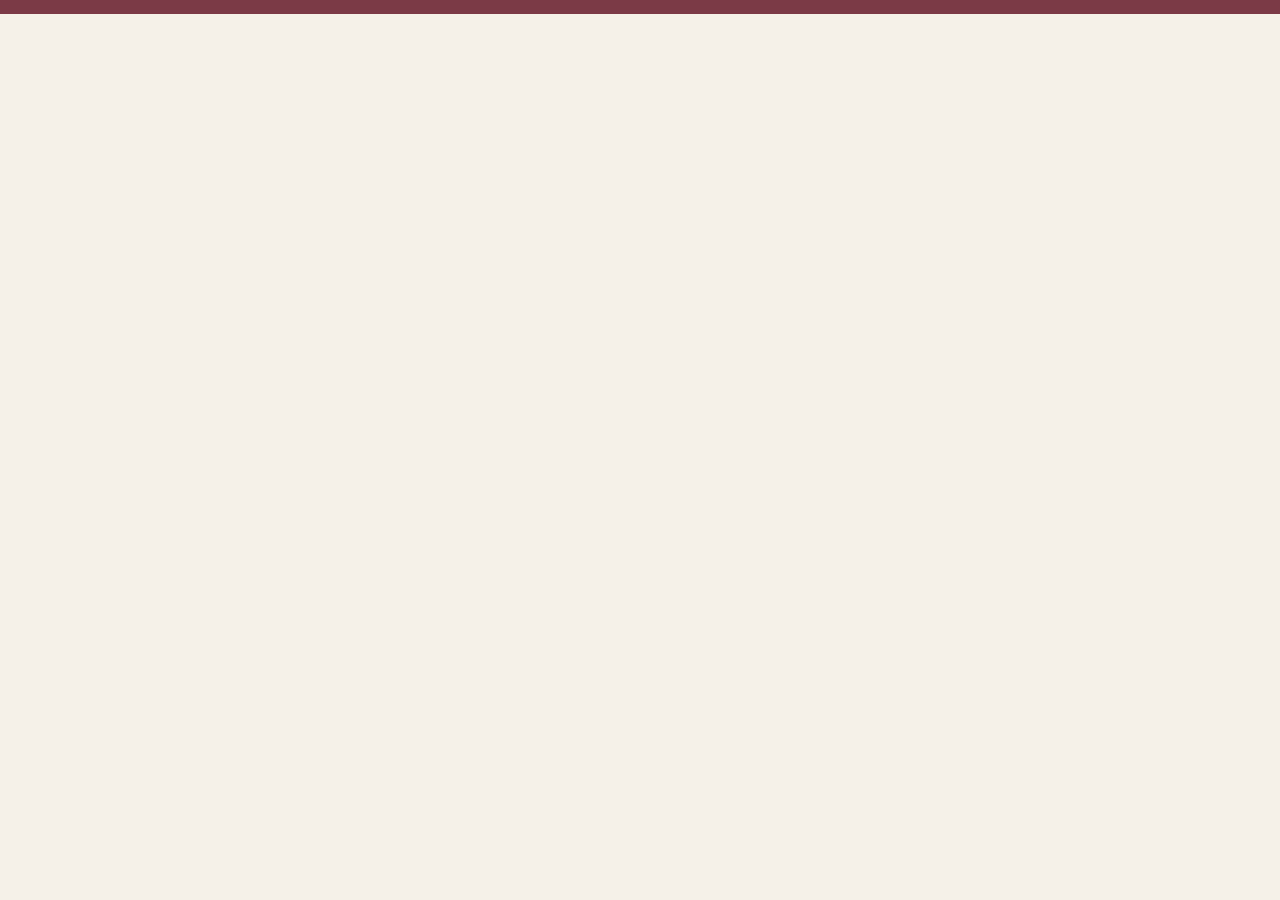
==== commit 442cfa17: "Fix label/line collisions properly, bigger fullscreen charts - scatter()'s "average association" cap" ====
--- a/kurvan.html
+++ b/kurvan.html
@@ -2,15 +2,15 @@
 <meta charset="utf-8">
 <title>Kurvan</title>
 
-<link rel="stylesheet" href="kurvan.css?v=33">
+<link rel="stylesheet" href="kurvan.css?v=38">
 
 <div id="synth"></div>
 <div id="app"></div>
 
-<script src="js/real_mh_data.js?v=33"></script>
-<script src="js/data.js?v=33"></script>
-<script src="js/lang.js?v=33"></script>
-<script src="js/state.js?v=33"></script>
-<script src="js/charts.js?v=33"></script>
-<script src="js/views.js?v=33"></script>
-<script src="js/shell.js?v=33"></script>
+<script src="js/real_mh_data.js?v=38"></script>
+<script src="js/data.js?v=38"></script>
+<script src="js/lang.js?v=38"></script>
+<script src="js/state.js?v=38"></script>
+<script src="js/charts.js?v=38"></script>
+<script src="js/views.js?v=38"></script>
+<script src="js/shell.js?v=38"></script>
--- a/kurvan.css
+++ b/kurvan.css
@@ -443,8 +443,16 @@
    sizing would either overflow vertically or leave it tiny — sizing by
    height fits it properly instead, the same way .mapsvg's normal 400px
    cap is a width because most cards are wider than they are tall. */
-#chartFsBody svg.chart-svg{width:min(94vw,1500px);height:auto;max-height:100%}
-#chartFsBody svg.mapsvg.chart-svg{width:auto;height:min(76vh,860px);max-width:94vw;max-height:100%}
+/* 1500px/860px used to cap these well short of the available room on
+   anything wider than a laptop screen — max-height:100% already keeps a
+   wide/short viewport from overflowing vertically (a replaced element's
+   explicit width + height:auto still yields to max-height, recomputing
+   proportionally, so raising these is safe, not just "try it and see").
+   Bigger on purpose: fullscreen exists specifically to see the chart
+   larger, so it should actually use a large monitor's width instead of
+   stopping at a bound sized for a much smaller one. */
+#chartFsBody svg.chart-svg{width:min(96vw,1900px);height:auto;max-height:100%}
+#chartFsBody svg.mapsvg.chart-svg{width:auto;height:min(84vh,1100px);max-width:96vw;max-height:100%}
 /* .mapzoom{overflow:hidden} (base rule, above) is correct on the normal
    page — it keeps the CARD's own size stable while zoomed, cropping
    whatever's panned past the map's own edge instead of reflowing the rest
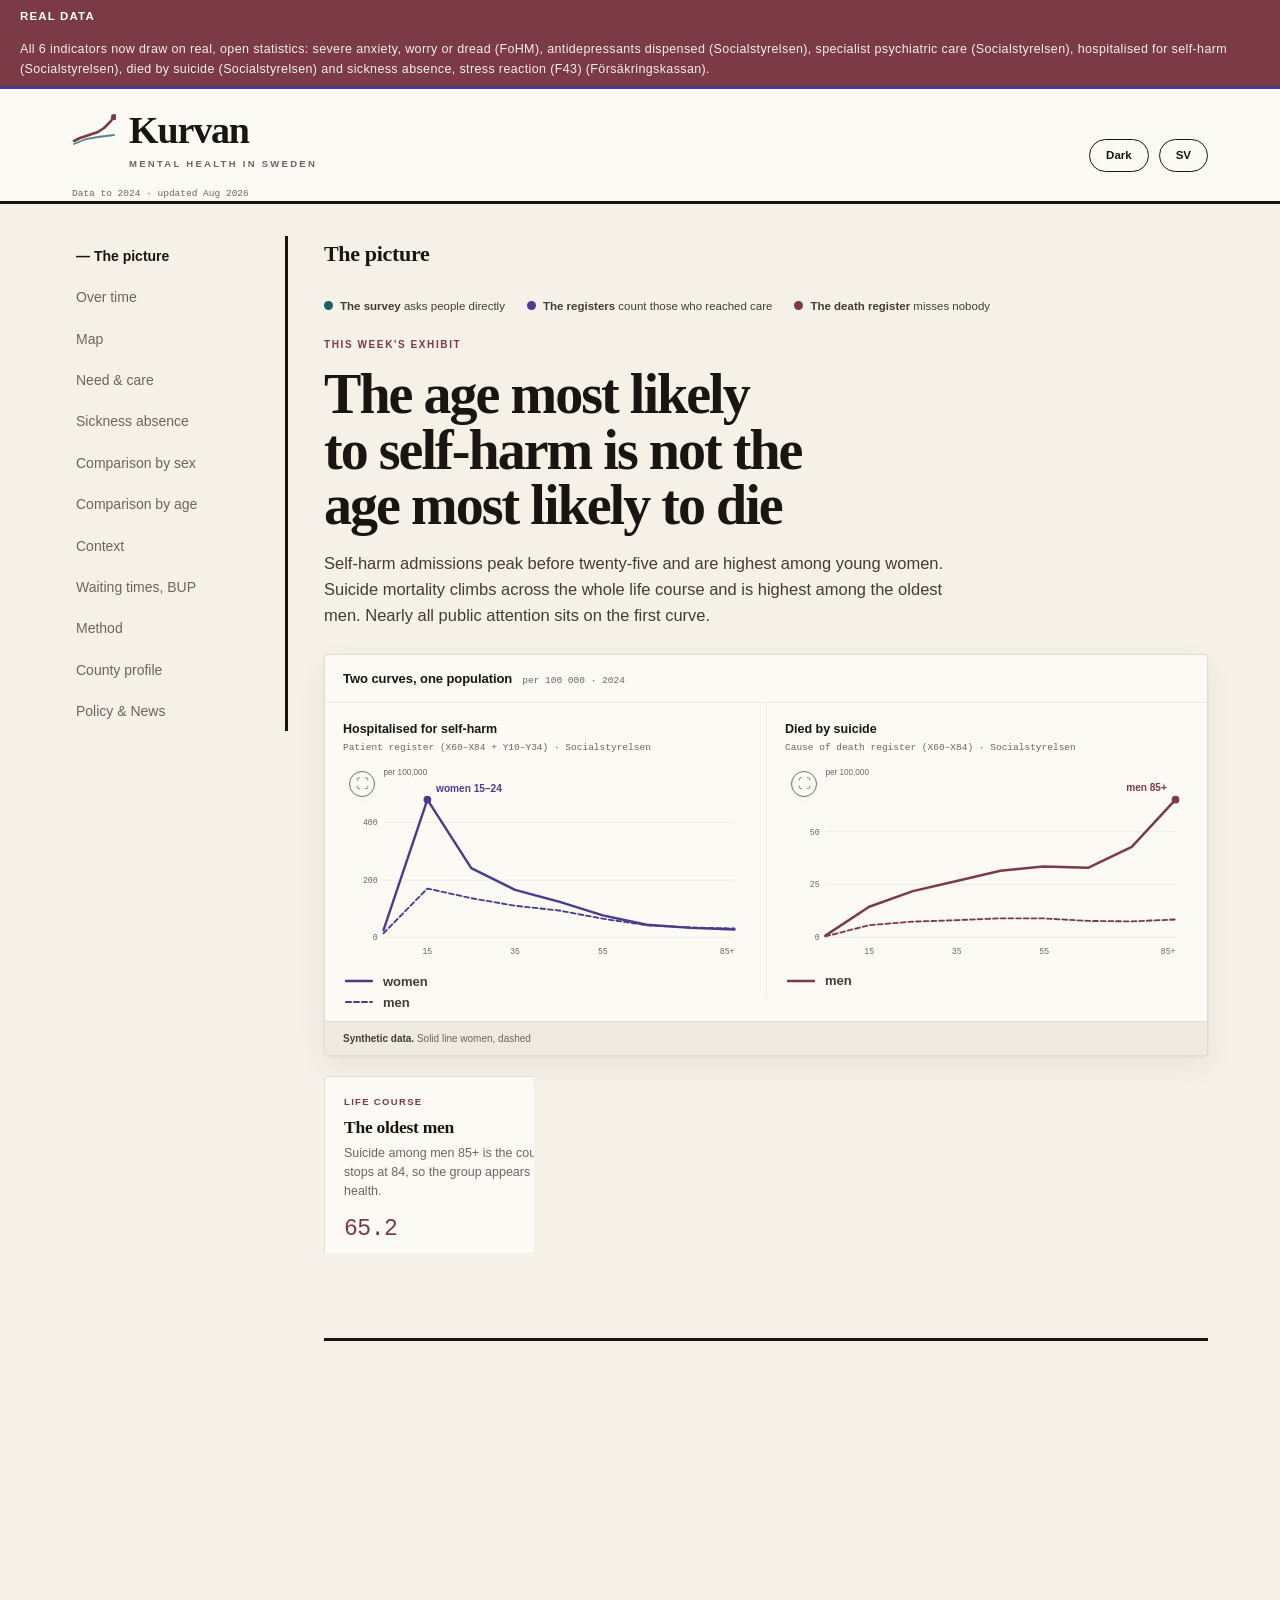
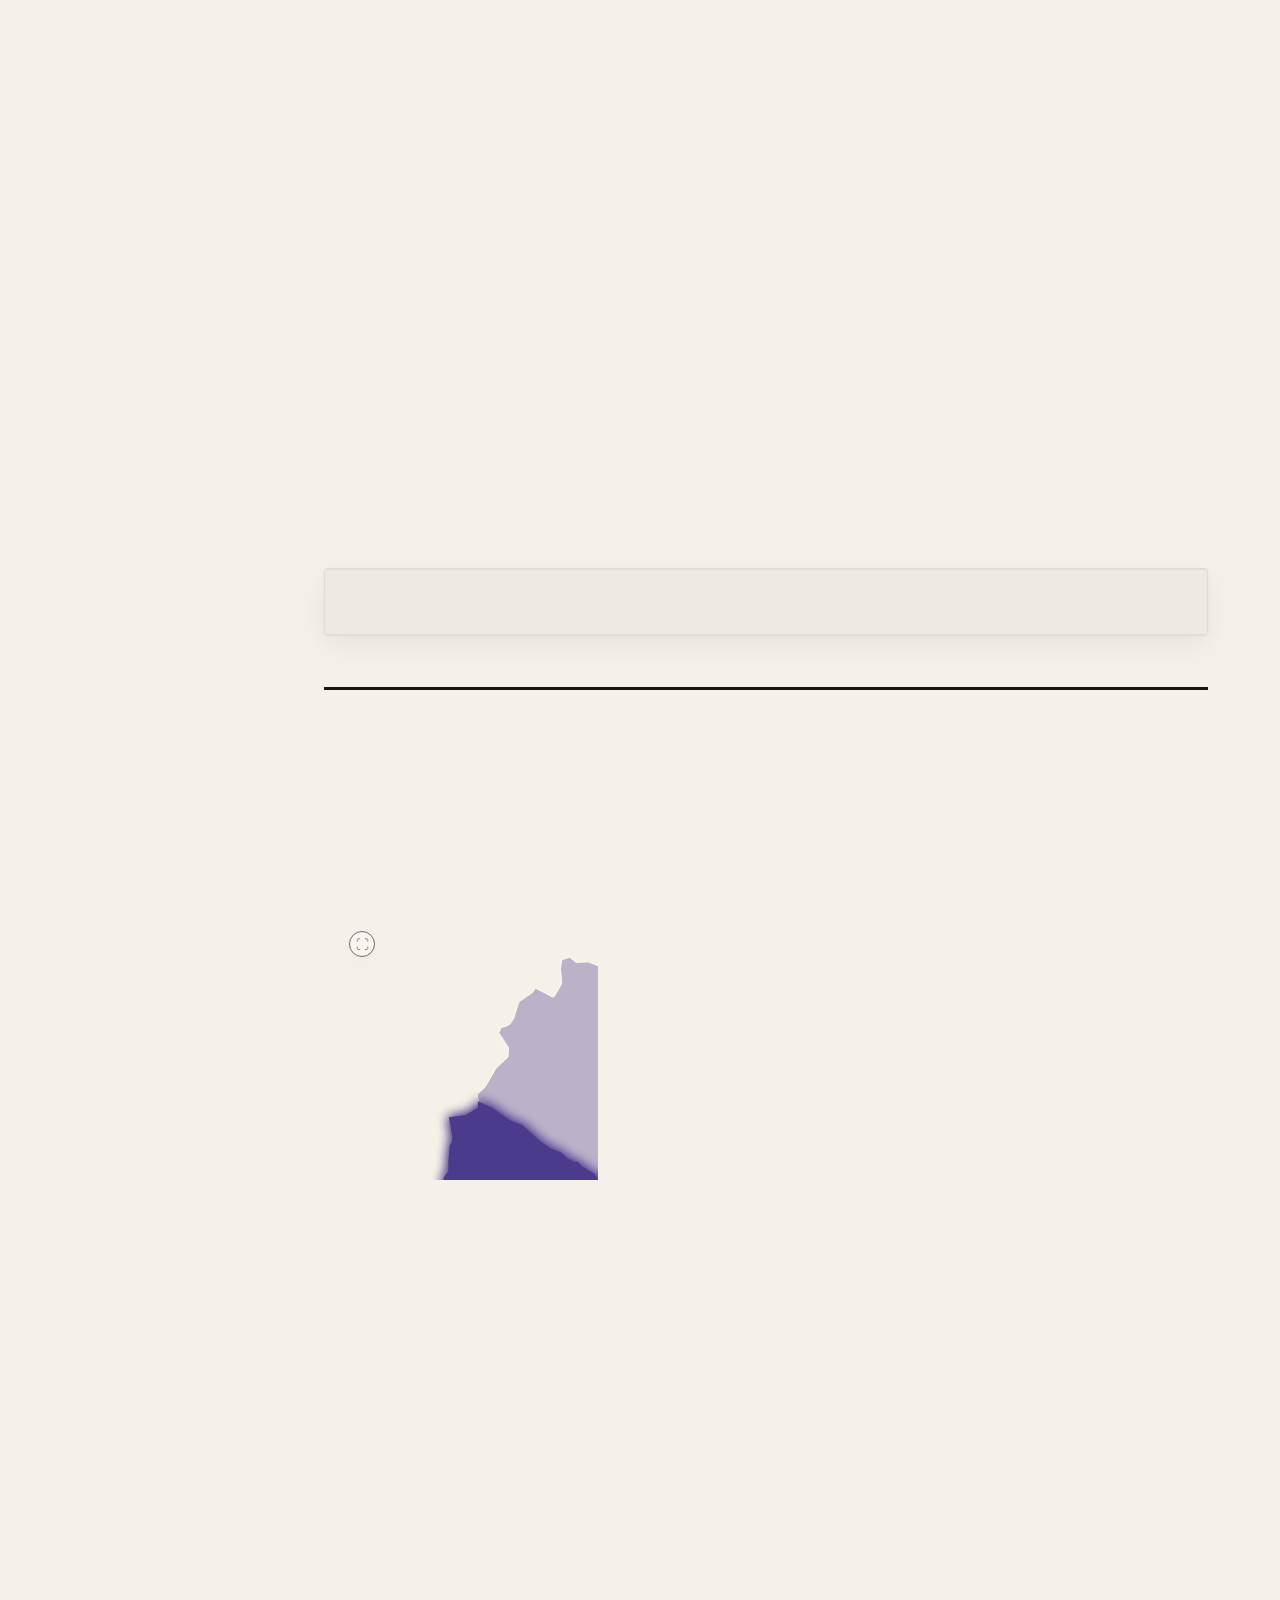
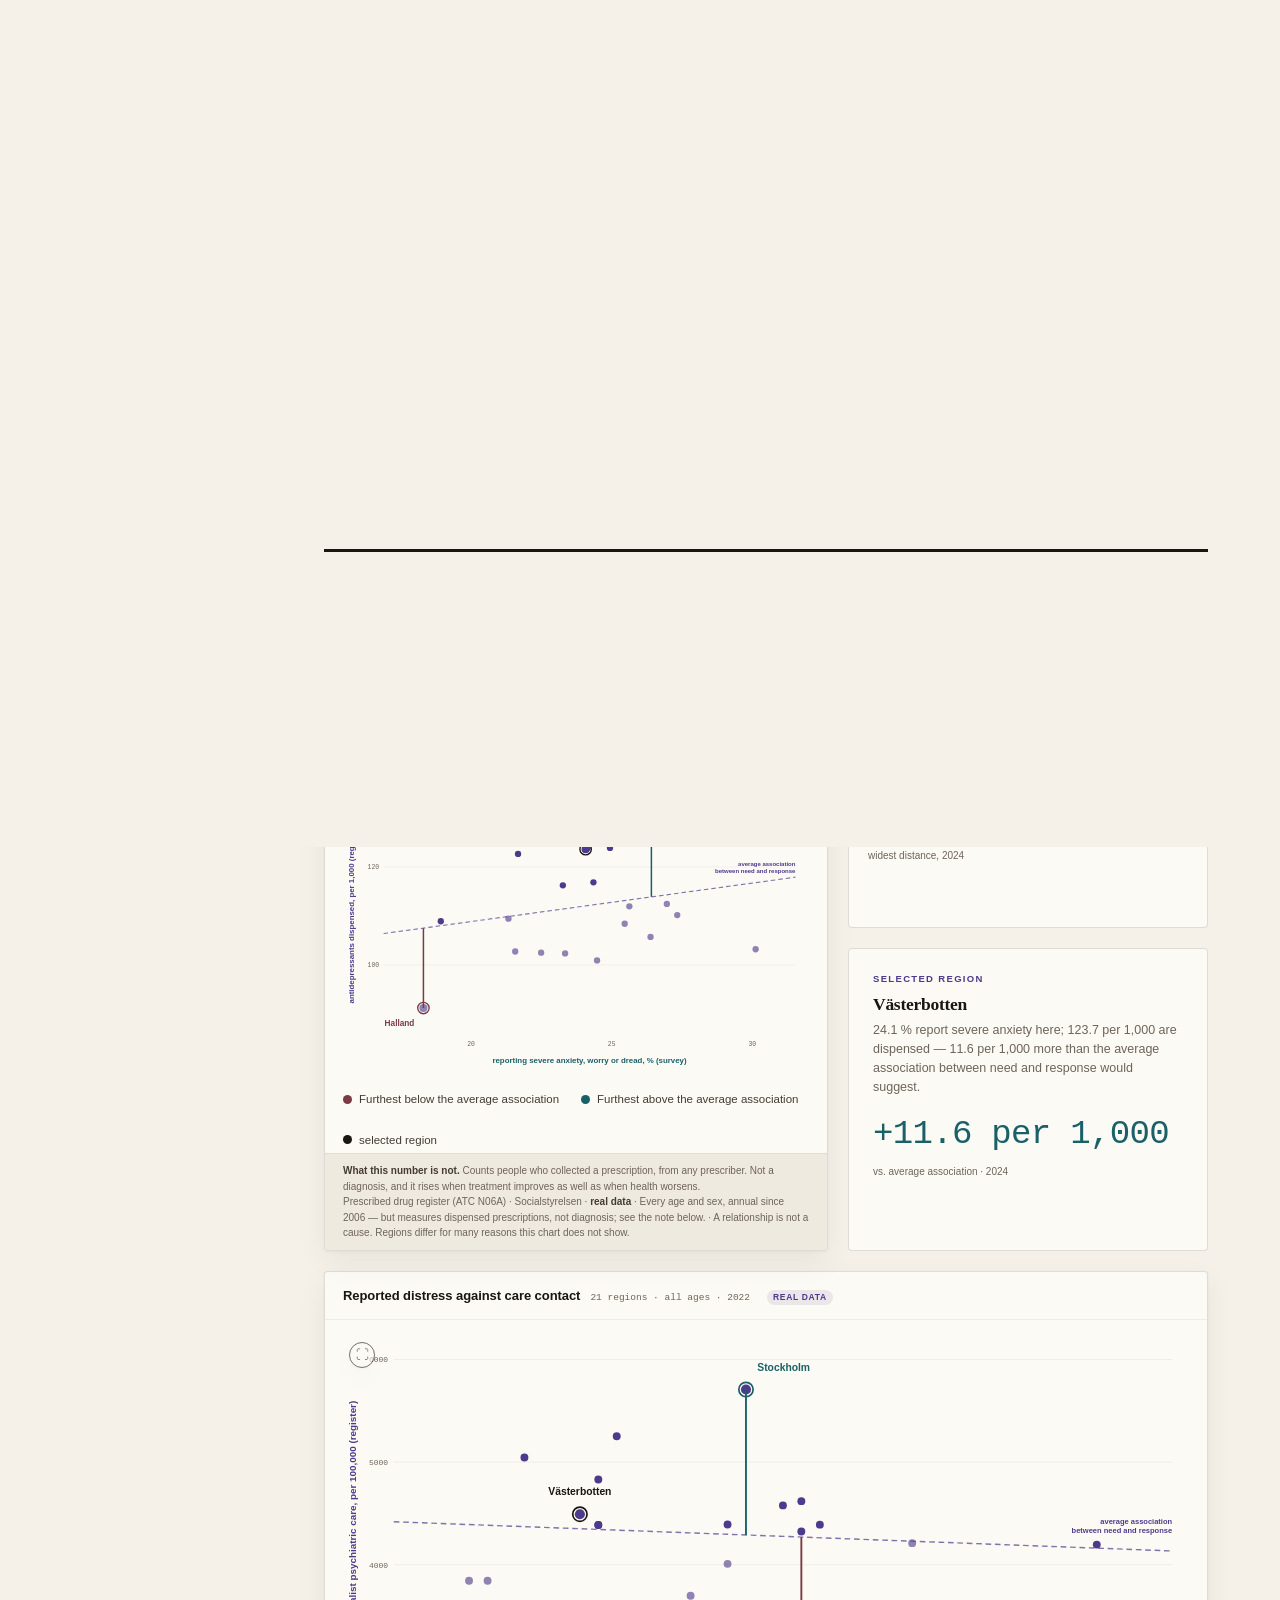
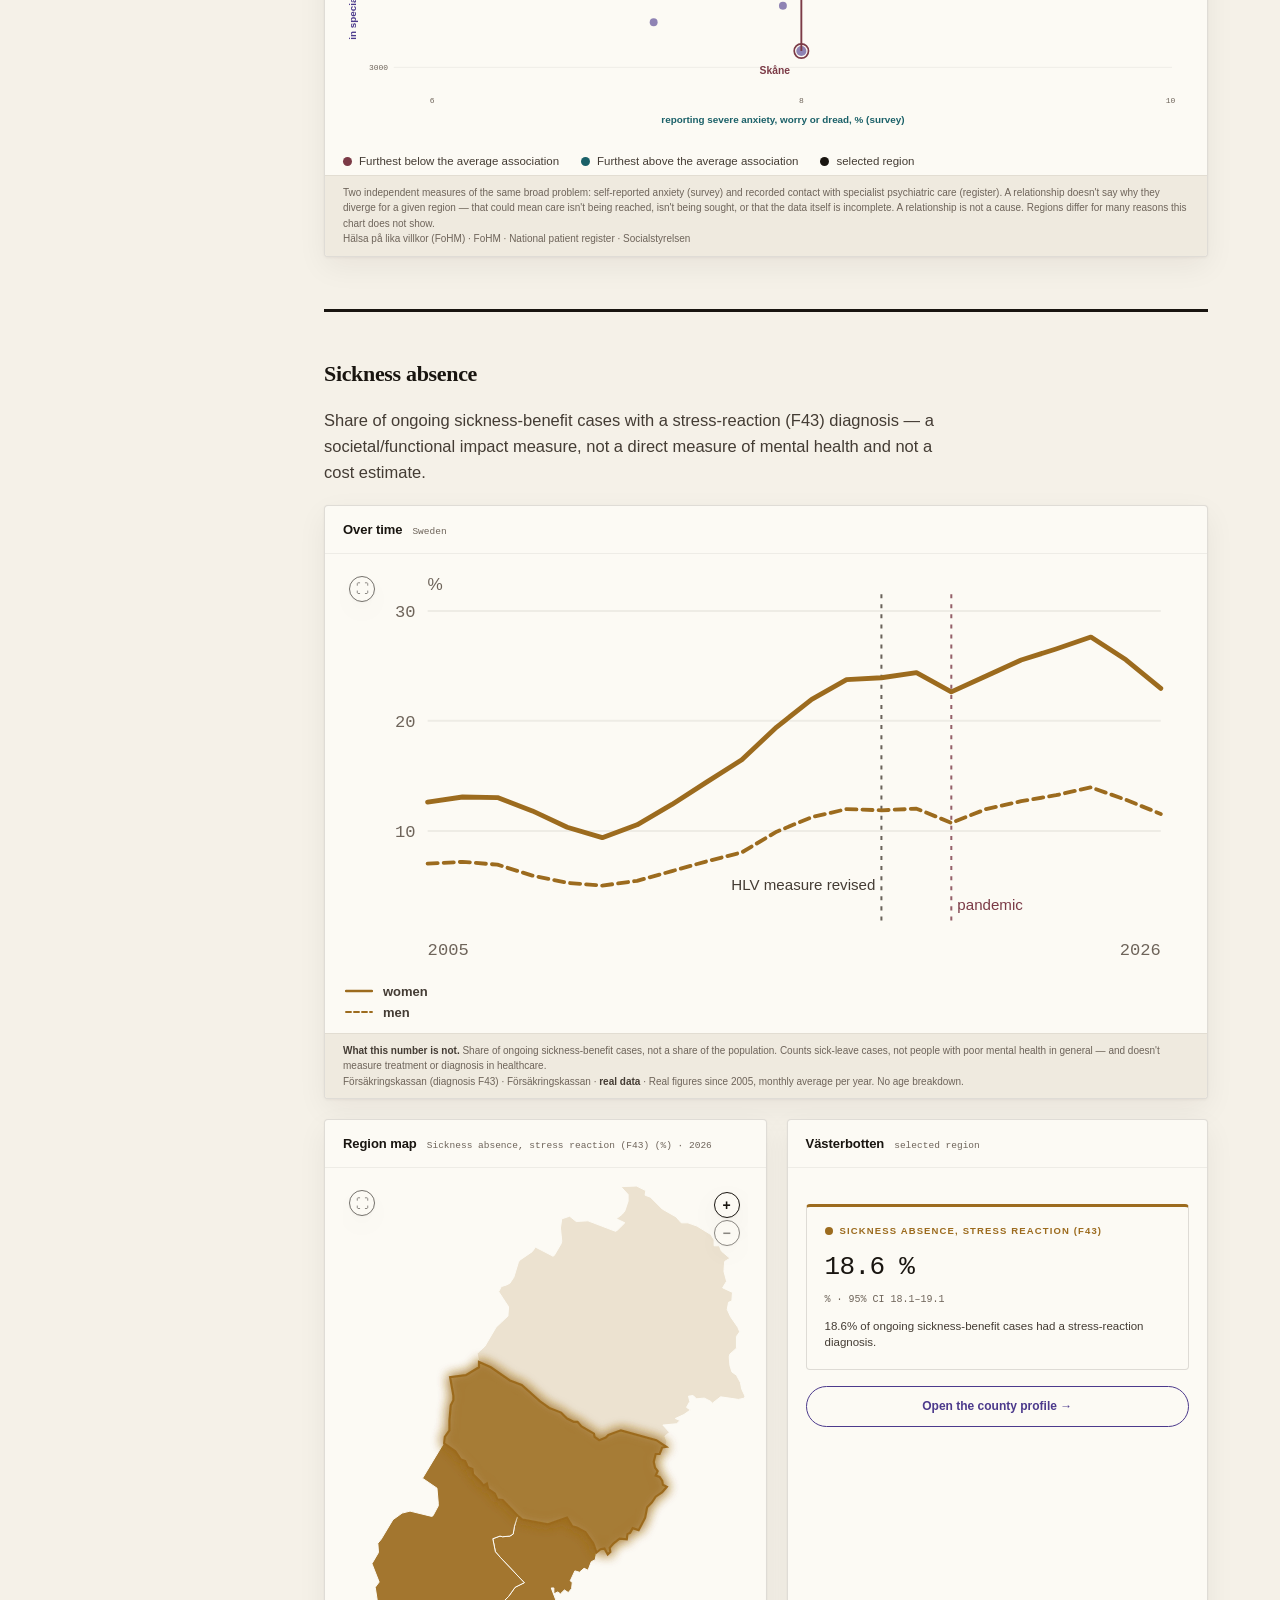
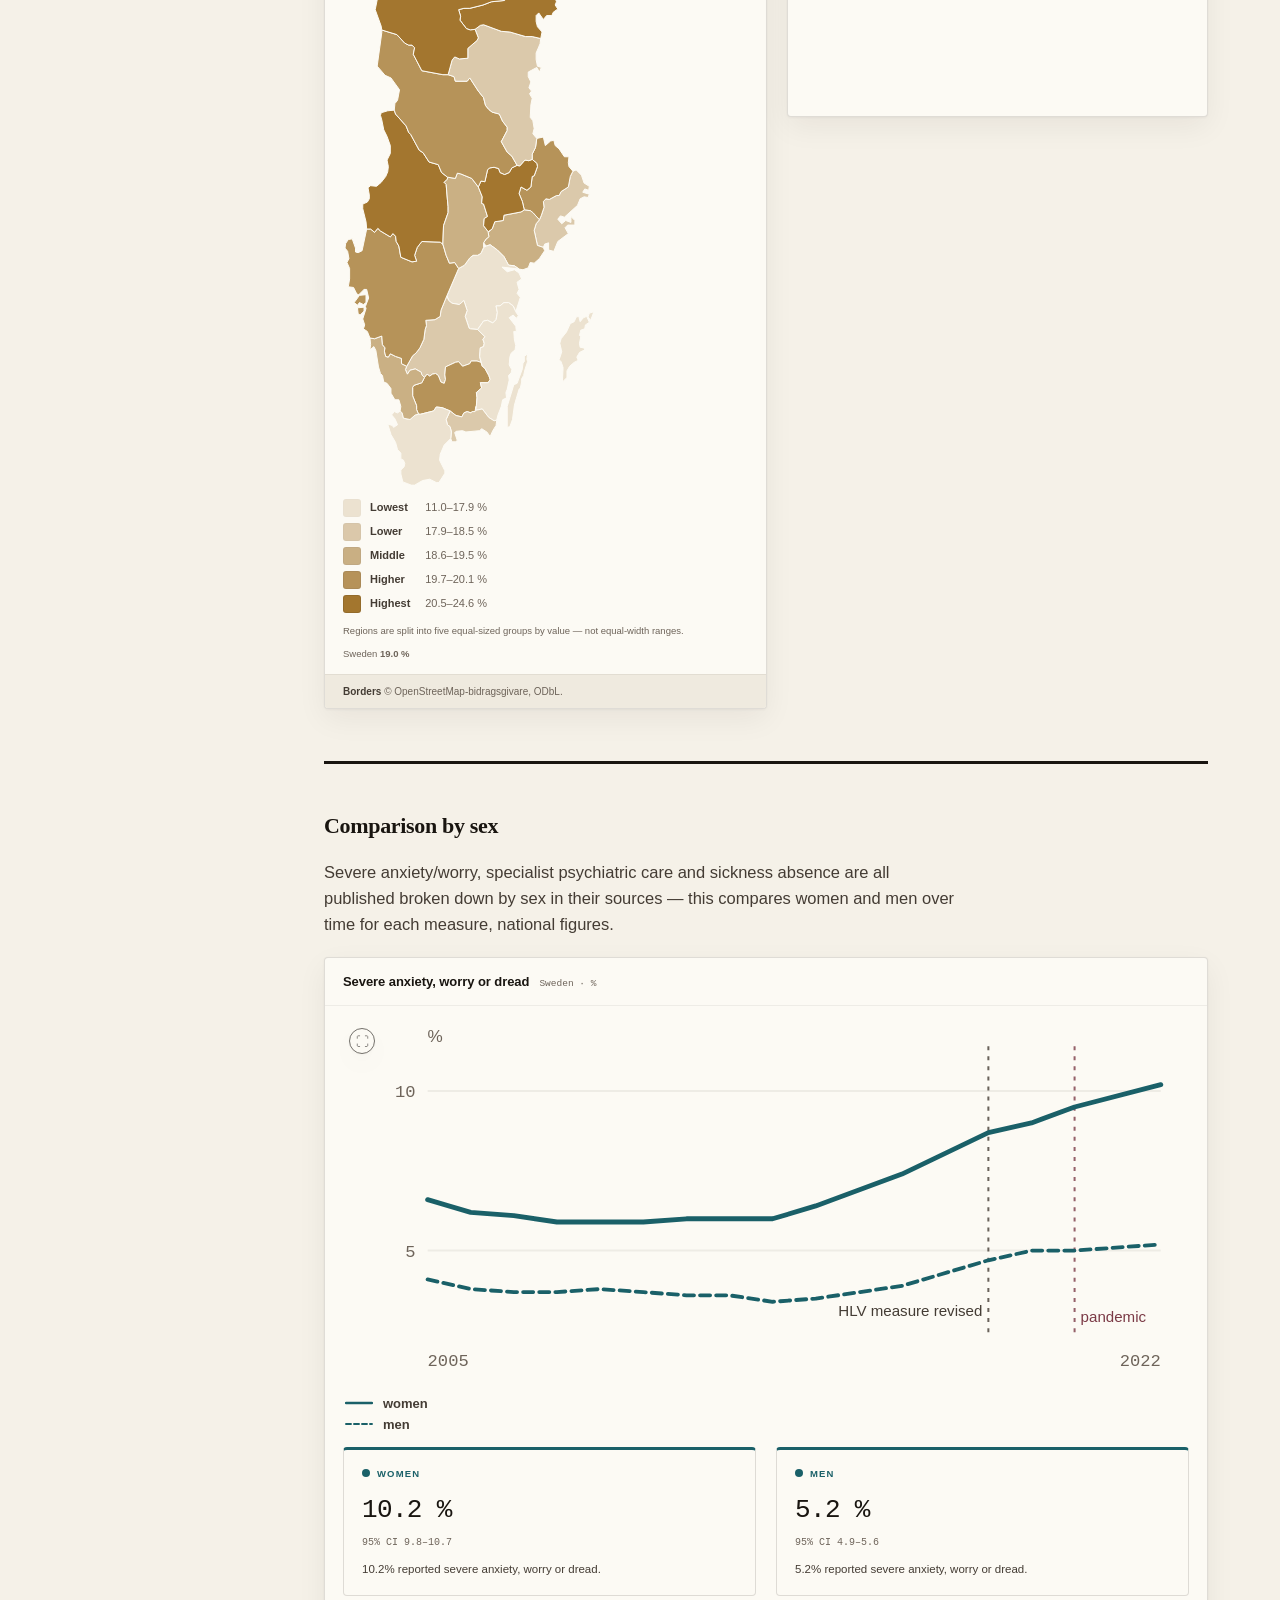
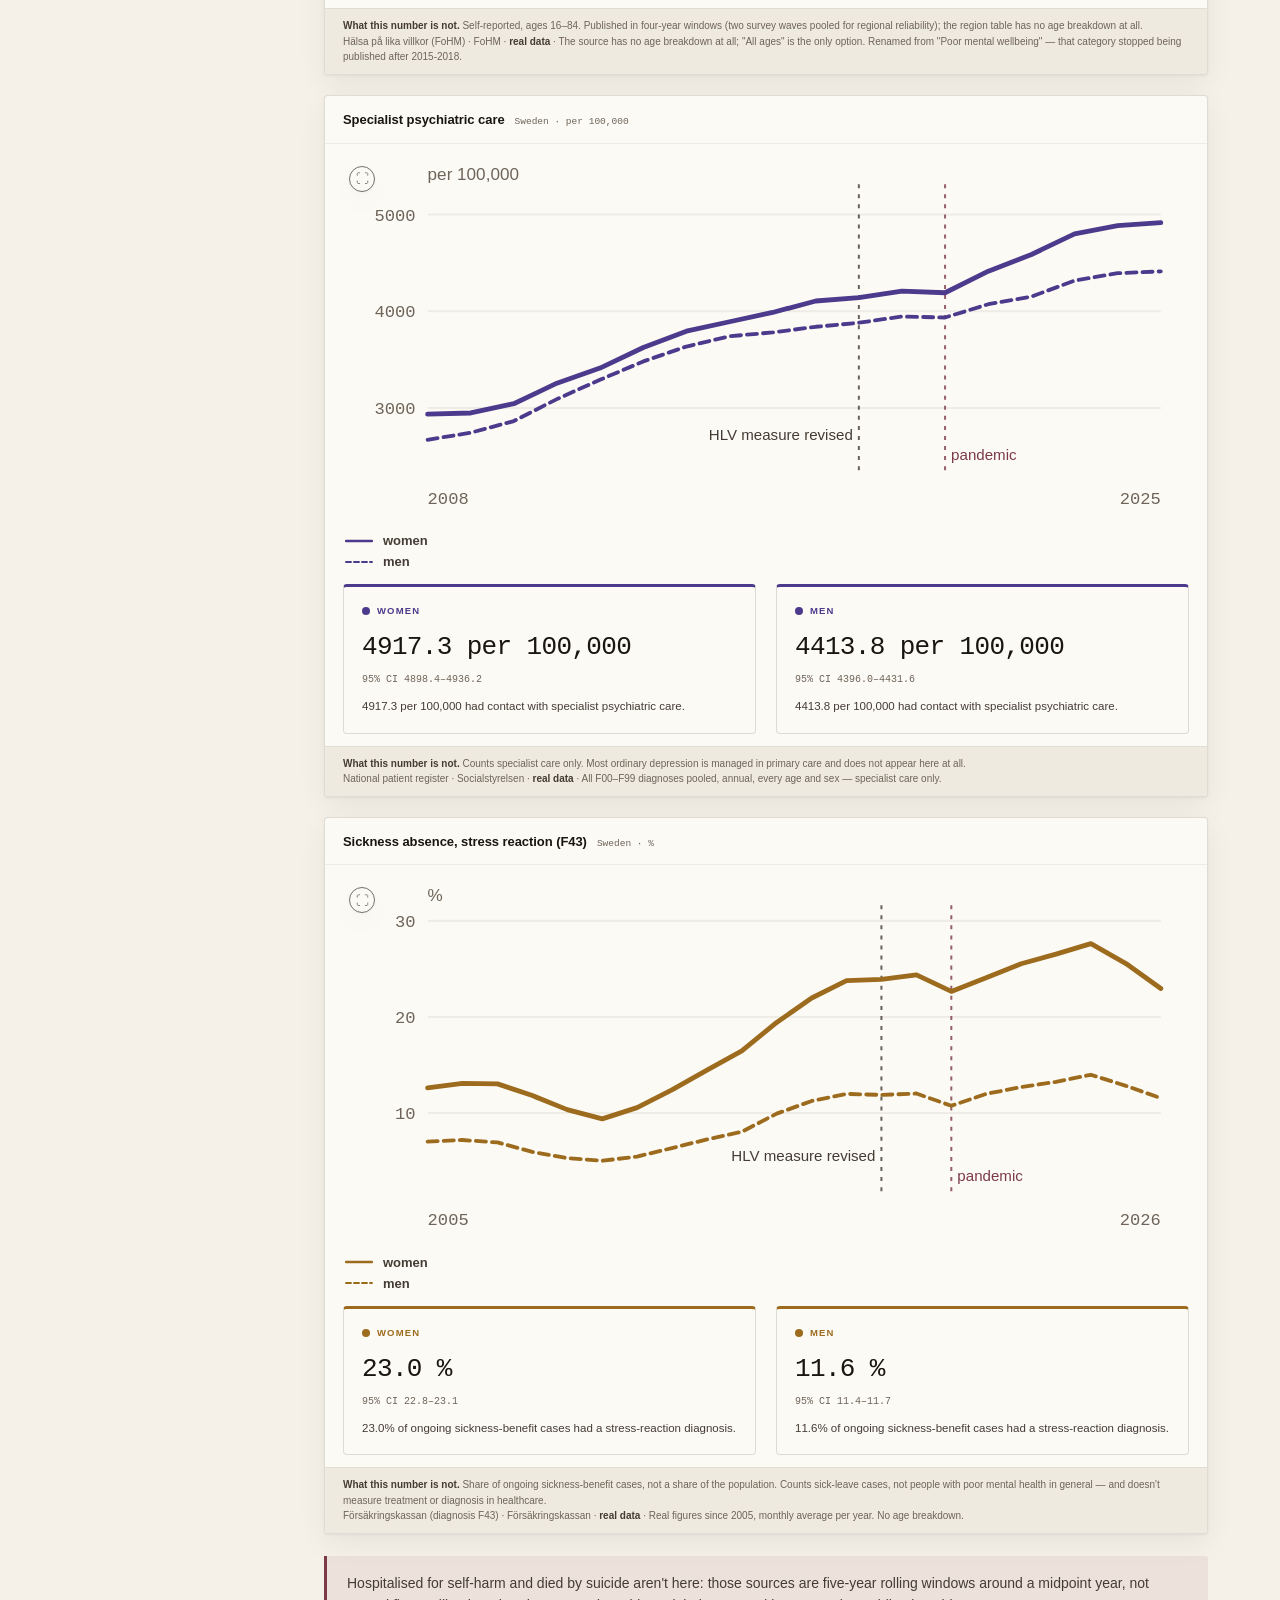
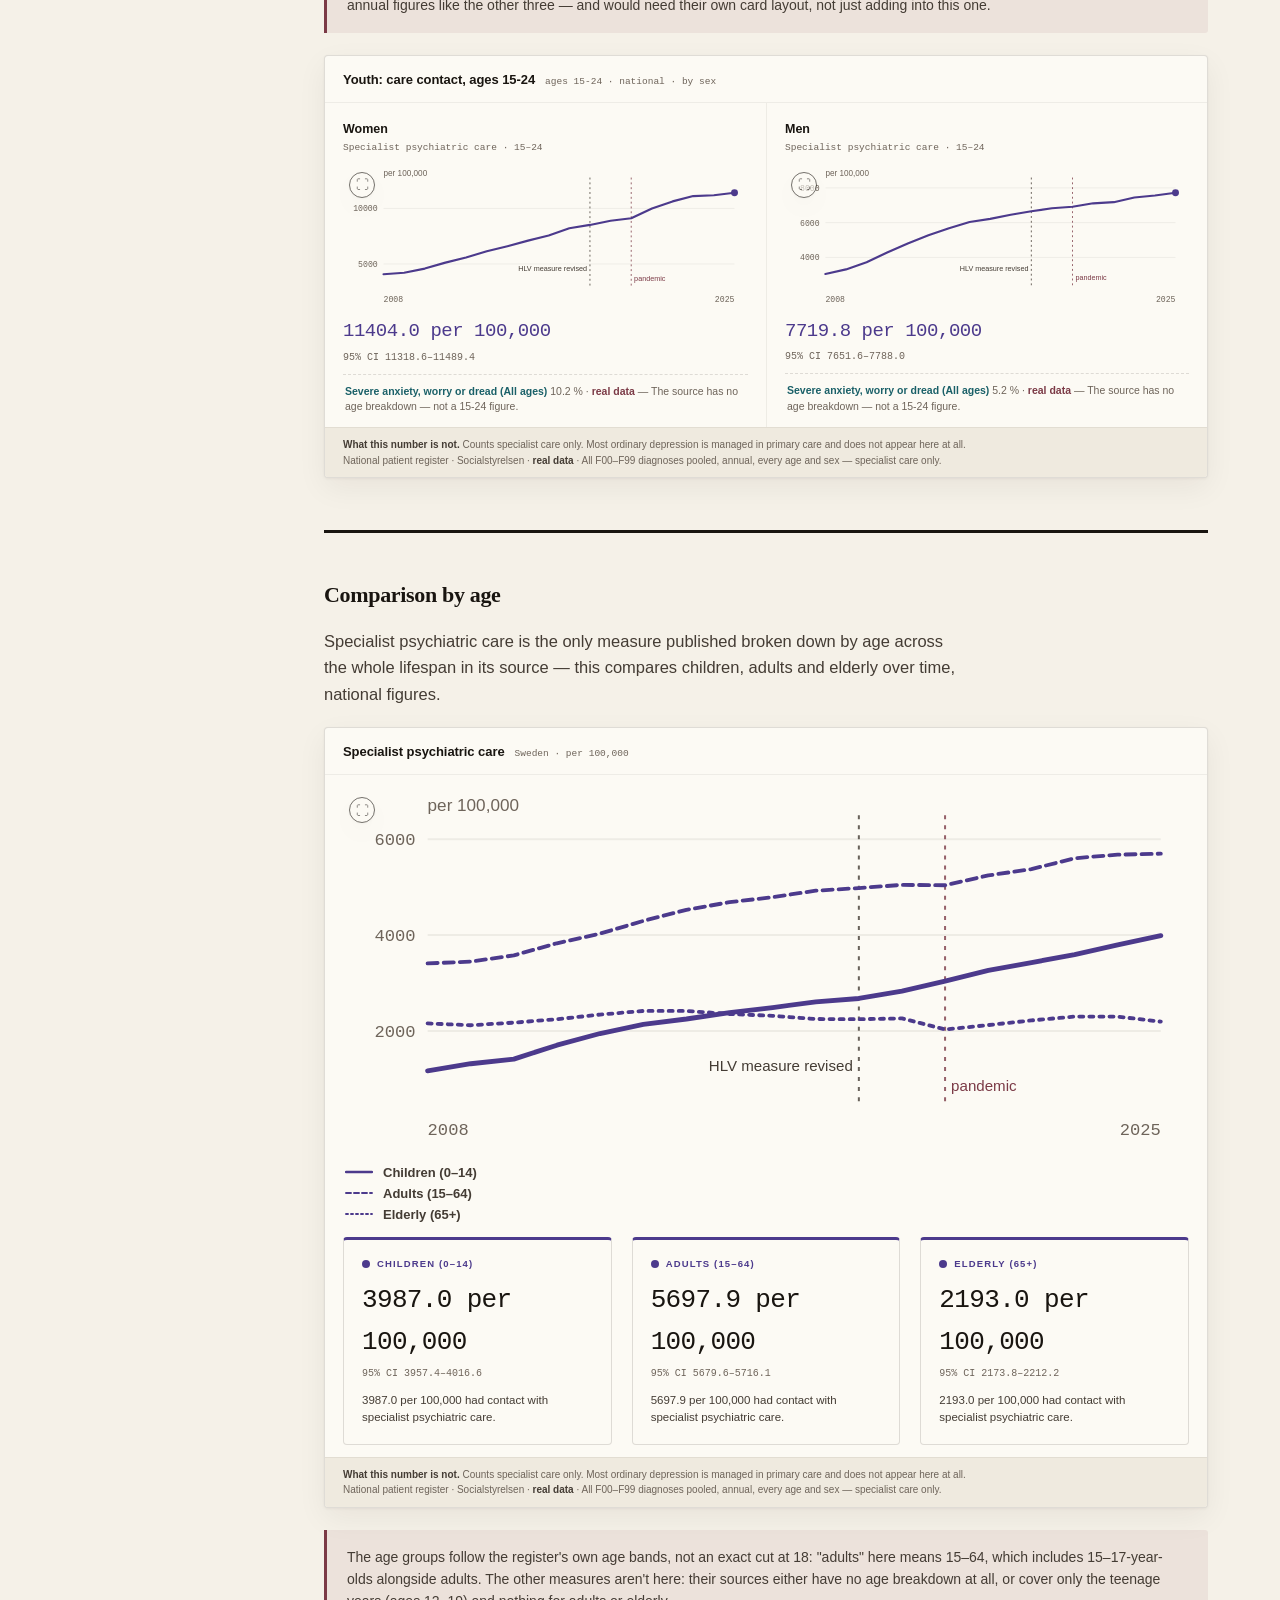
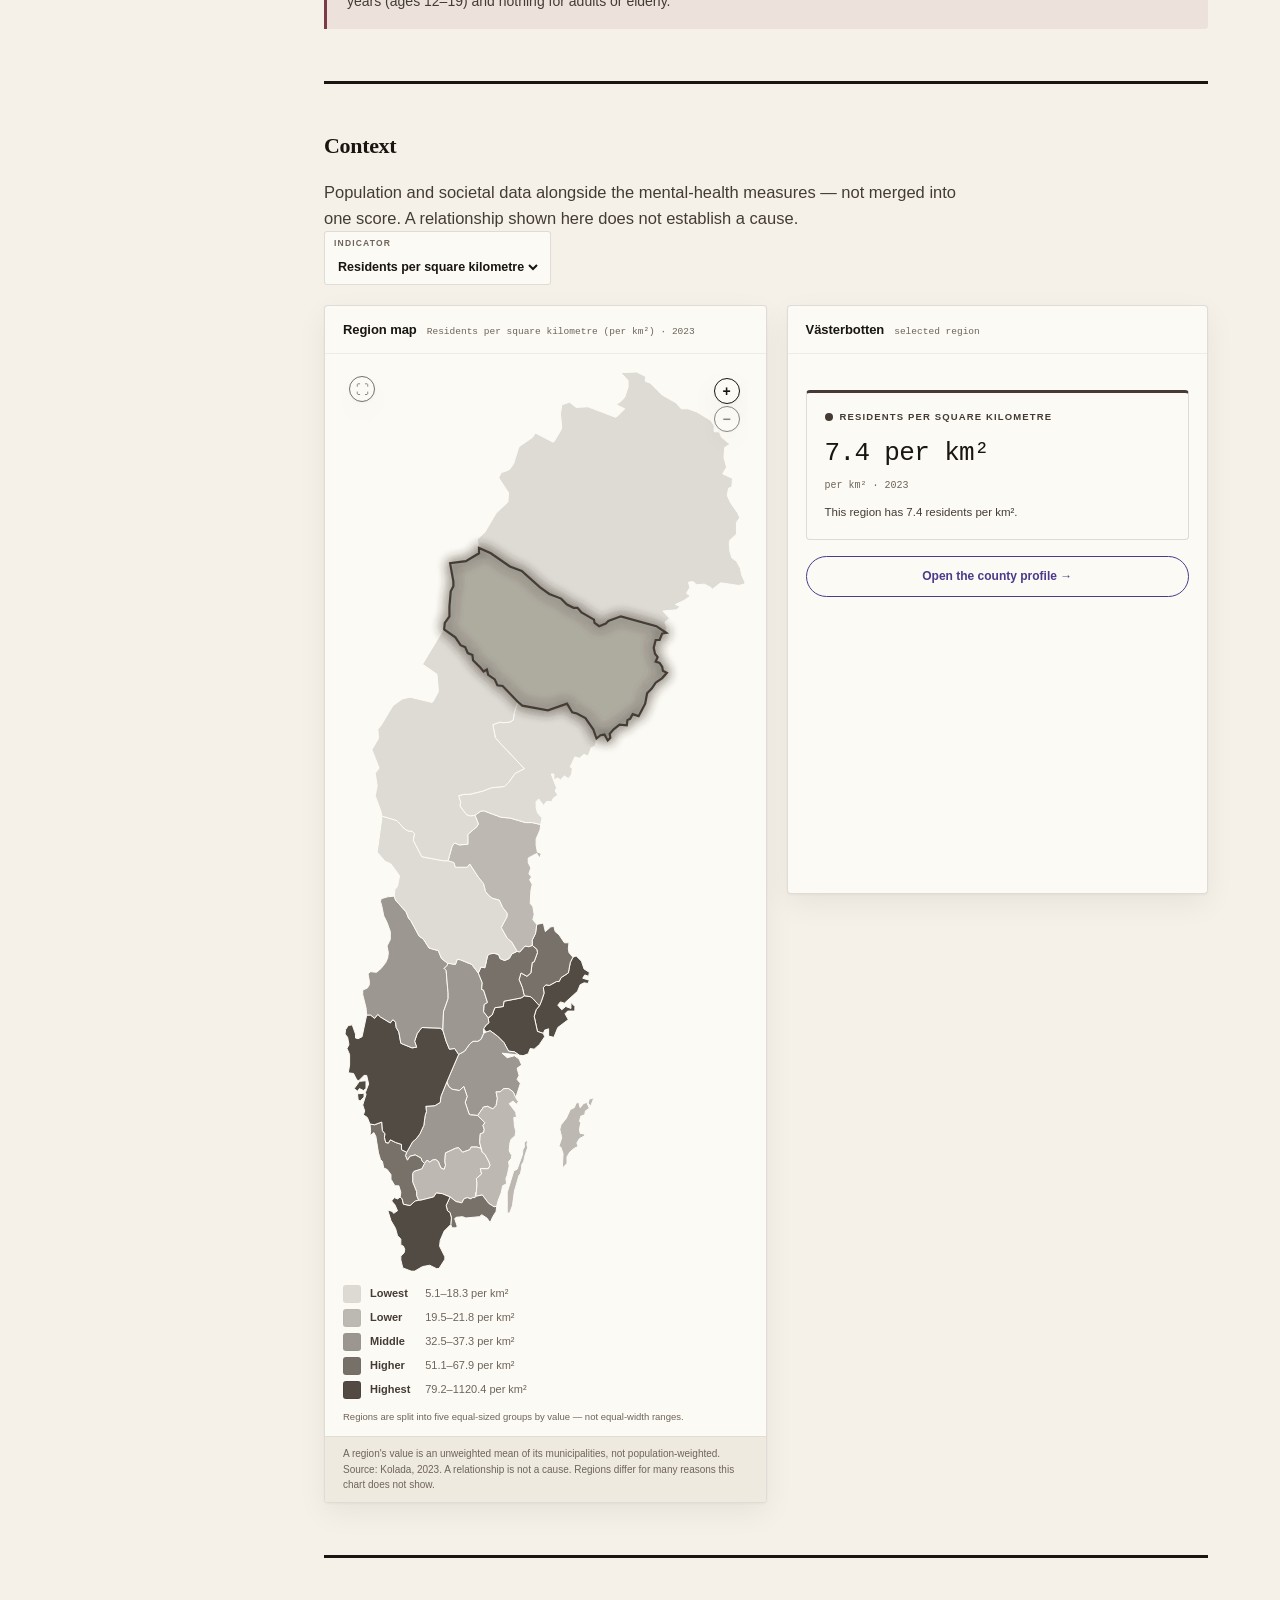
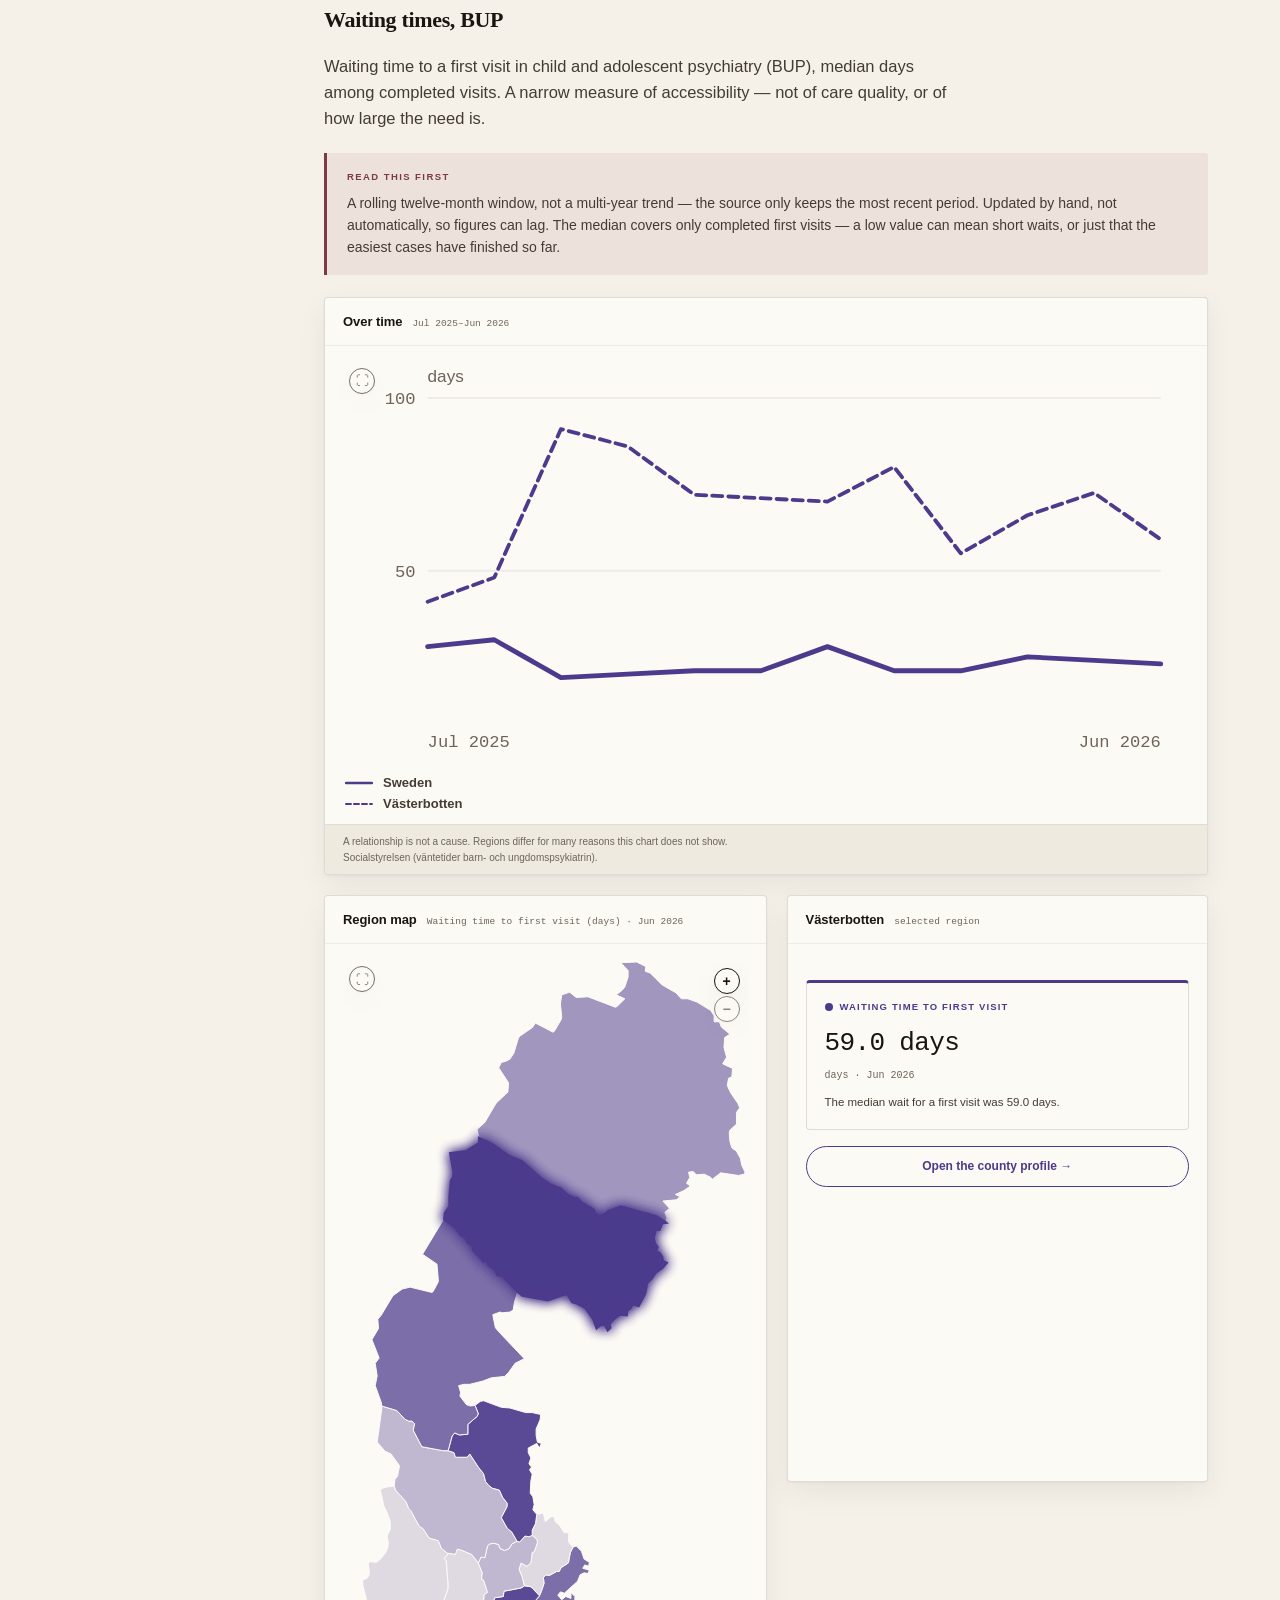
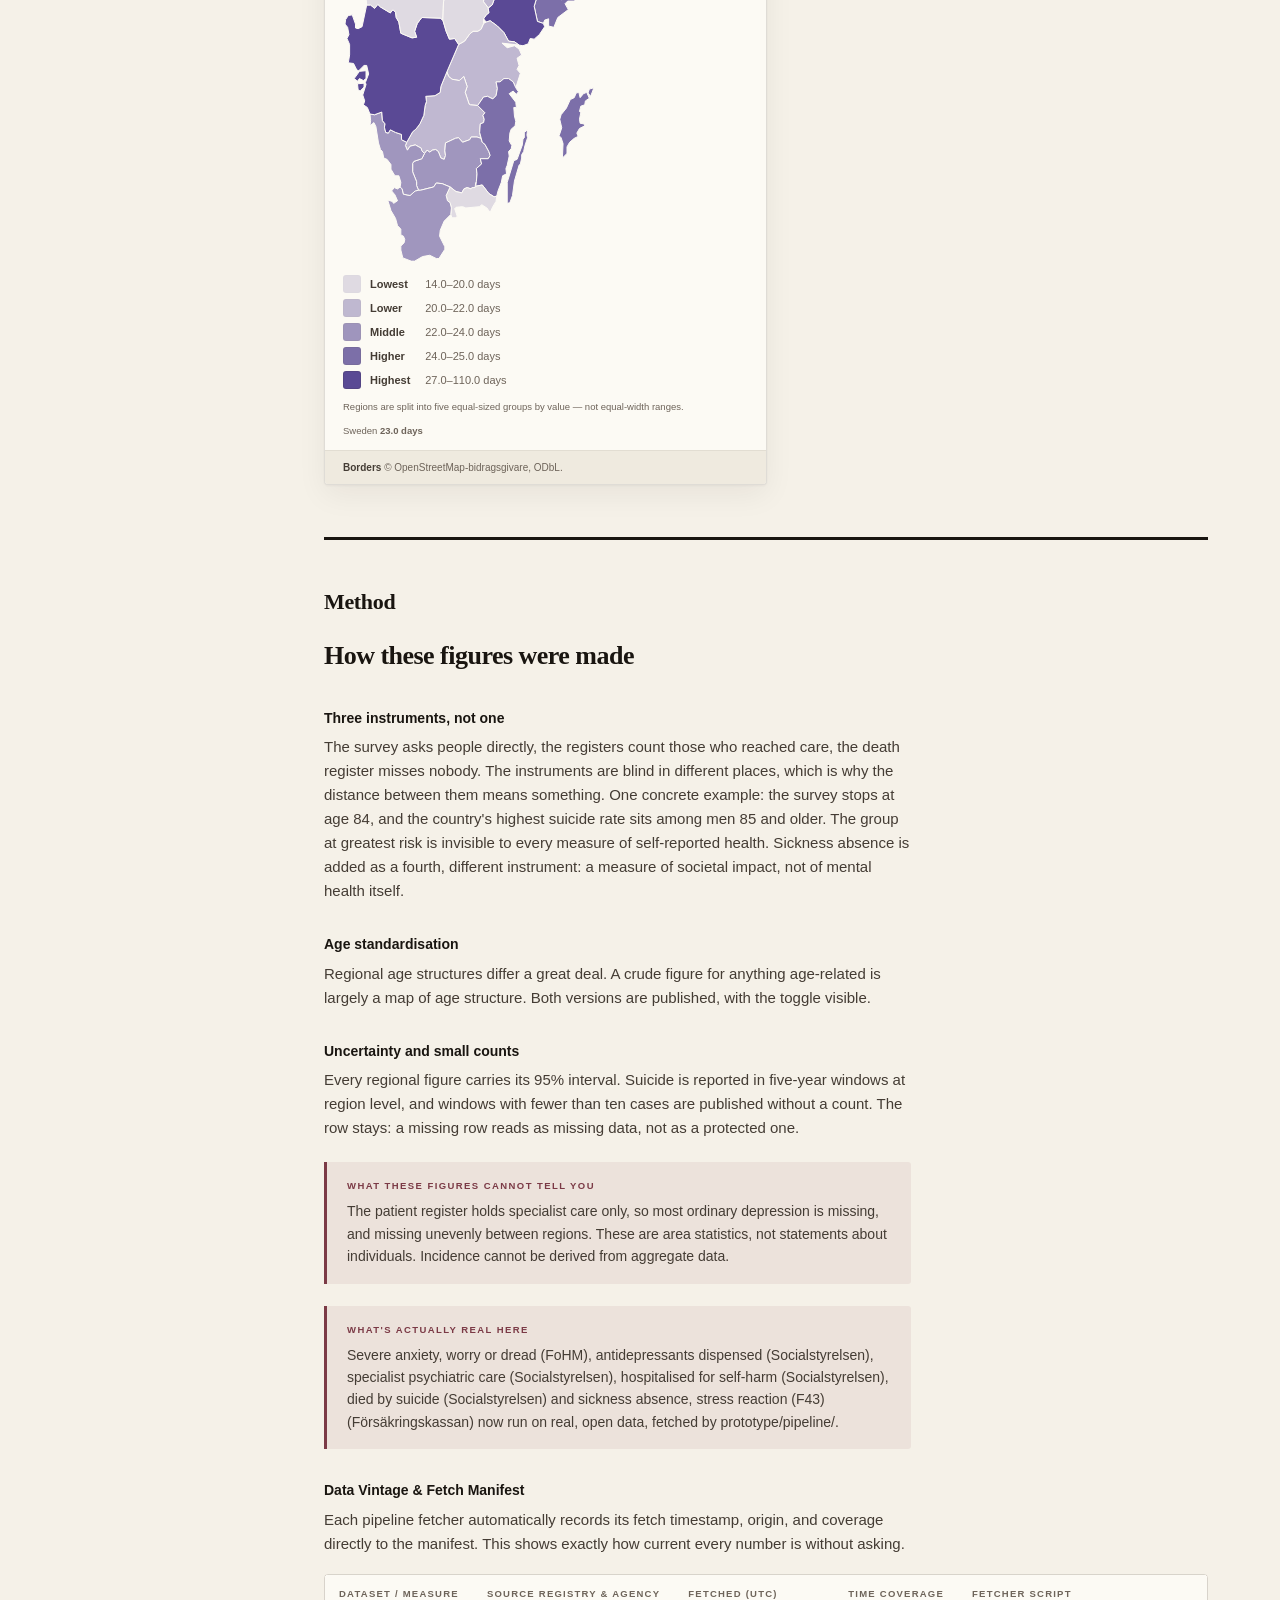
==== commit 5ad0bc8b: "Merge branch 'policy-and-news-feed' into integration-branch" ====
--- a/kurvan.html
+++ b/kurvan.html
@@ -1,5 +1,6 @@
 <!doctype html>
 <meta charset="utf-8">
+<meta name="viewport" content="width=device-width, initial-scale=1">
 <title>Kurvan</title>
 
 <link rel="stylesheet" href="kurvan.css?v=38">
@@ -12,5 +13,6 @@
 <script src="js/lang.js?v=38"></script>
 <script src="js/state.js?v=38"></script>
 <script src="js/charts.js?v=38"></script>
+<script src="js/real_policy_news.js?v=38"></script>
 <script src="js/views.js?v=38"></script>
 <script src="js/shell.js?v=38"></script>
--- a/kurvan.css
+++ b/kurvan.css
@@ -59,7 +59,8 @@
    via button{font:inherit} below) by 22%. No existing step equals 16px, so
    restoring the original value here rather than adding a token nothing
    else needs yet. */
-body{margin:0;background:var(--paper);color:var(--ink);font-family:var(--sans);font-size:16px;line-height:1.6;-webkit-font-smoothing:antialiased}
+html,body{width:100%;margin:0;padding:0;overflow-x:hidden}
+body{background:var(--paper);color:var(--ink);font-family:var(--sans);font-size:16px;line-height:1.6;-webkit-font-smoothing:antialiased}
 .tnum{font-variant-numeric:tabular-nums}
 svg{display:block;width:100%;height:auto}
 button{font:inherit}
@@ -72,7 +73,7 @@
    match --sp-6 exactly — the sweep used --sp-7 (24px) instead, not just a
    rounding but a wrong-token pick. */
 #synth{
-  position:sticky;top:0;z-index:100;background:var(--oxblood);color:var(--synth-text);
+  position:sticky;top:0;width:100%;box-sizing:border-box;z-index:100;background:var(--oxblood);color:var(--synth-text);
   padding:7px var(--sp-6);font-size:var(--fs-5);letter-spacing:.03em;
   display:flex;gap:14px;align-items:baseline;flex-wrap:wrap;
 }
@@ -117,7 +118,7 @@
    spacing value worth adding to the shared scale just for one asset. The
    two paddings that *do* have an exact match (16px, the second number in
    each pair) stay tokenized. */
-header.top{background:var(--surface);border-bottom:3px solid var(--ink);border-top:3px solid var(--violet)}
+header.top{width:100%;box-sizing:border-box;background:var(--surface);border-bottom:3px solid var(--ink);border-top:3px solid var(--violet)}
 .mast{display:flex;align-items:flex-end;gap:18px;padding:22px 0 0;flex-wrap:wrap}
 .brand{display:flex;align-items:flex-start;gap:13px}
 .mark{width:var(--sp-9);height:34px;flex:none;margin-top:var(--sp-1)}
@@ -162,6 +163,24 @@
   .layout{flex-direction:column;gap:18px}
   .sidebar{position:static;width:100%;flex-direction:row;flex-wrap:wrap;gap:14px;padding-right:0;border-right:0;border-bottom:3px solid var(--ink);padding-bottom:14px}
   .sidebar a.active::before{content:none}
+}
+@media (max-width:600px){
+  .sidebar{flex-wrap:nowrap;overflow-x:auto;-webkit-overflow-scrolling:touch;gap:12px;padding-bottom:10px;scrollbar-width:none}
+  .sidebar::-webkit-scrollbar{display:none}
+  .sidebar a{flex:none;padding:6px 2px;font-size:13px}
+  .wrap{padding:0 14px}
+  .mast{padding:14px 0 0;gap:12px}
+  .word{font-size:32px}
+  .hero h1{font-size:28px}
+  .rname{font-size:26px}
+  .card-h{padding:12px 14px 10px}
+  .card-b{padding:14px 14px 10px}
+  .inner2>div{padding:14px 14px 8px}
+  .piece{padding:14px 14px 16px}
+  .rstat{padding:14px 14px 16px}
+  .ctrl{gap:6px}
+  .f{padding:4px 8px 5px}
+  #synth{padding:6px 12px;font-size:11px}
 }
 
 /* --- instrument legend --- */
@@ -490,7 +509,7 @@
 .modechip{display:inline-block;margin-left:7px;padding:1px 6px;border-radius:9px;font-size:8.5px;letter-spacing:.08em;text-transform:uppercase;font-weight:700;vertical-align:1px}
 .modechip.real{background:var(--violet-soft);color:var(--violet)}
 .modechip.synth{background:var(--surface-2);color:var(--ink-3);border:1px solid var(--hair)}
-.mwrap{overflow-x:auto;margin-top:18px;border:1px solid var(--hair);border-radius:4px}
+.mwrap{overflow-x:auto;margin-top:18px;border:1px solid var(--hair);border-radius:4px;-webkit-overflow-scrolling:touch}
 .prose{max-width:66ch}
 .prose h2{font-family:var(--serif);font-size:26px;margin:0 0 8px;font-weight:600;letter-spacing:-.02em}
 .prose h3{font-size:14px;font-weight:700;margin:30px 0 6px}
@@ -511,3 +530,14 @@
   .seg{margin-left:0}
 }
 @media (prefers-reduced-motion:reduce){*{animation-duration:.001ms!important;transition-duration:.001ms!important}}
+
+/* --- Policy & News Feed --- */
+.feed { display:flex; flex-direction:column; gap:var(--sp-6); }
+.feed-item { border-left:3px solid var(--violet); padding-left:var(--sp-5); }
+.feed-meta { font-size:var(--fs-2); color:var(--ink-3); margin-bottom:var(--sp-2); }
+.feed-meta span { margin-right:var(--sp-4); text-transform:uppercase; letter-spacing:.05em; font-weight:600; }
+.feed-item h4 { margin:0 0 var(--sp-3); font-size:var(--fs-6); }
+.feed-item h4 a { color:var(--ink); text-decoration:none; }
+.feed-item h4 a:hover { text-decoration:underline; }
+.feed-item p { margin:0 0 var(--sp-3); color:var(--ink-2); }
+.feed-note { background:var(--surface-2); padding:var(--sp-3); font-size:var(--fs-4); border-radius:4px; }
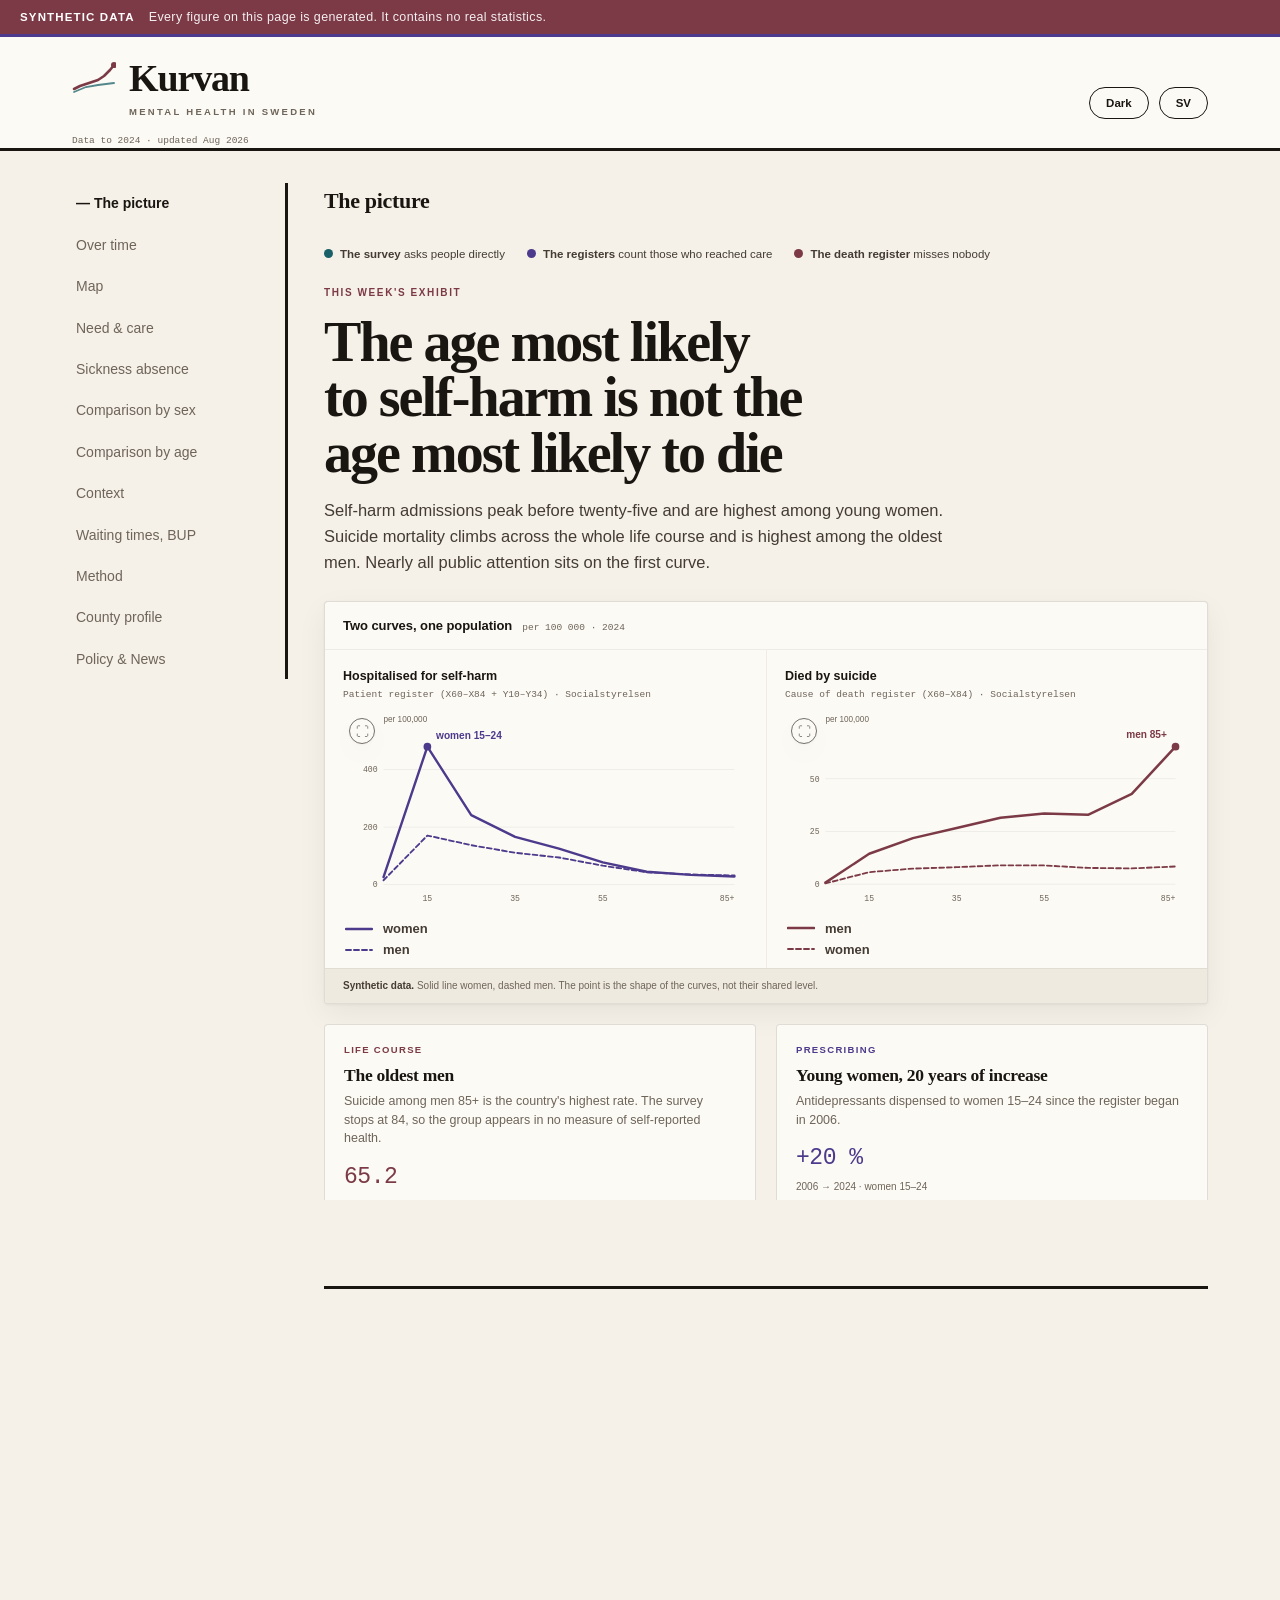
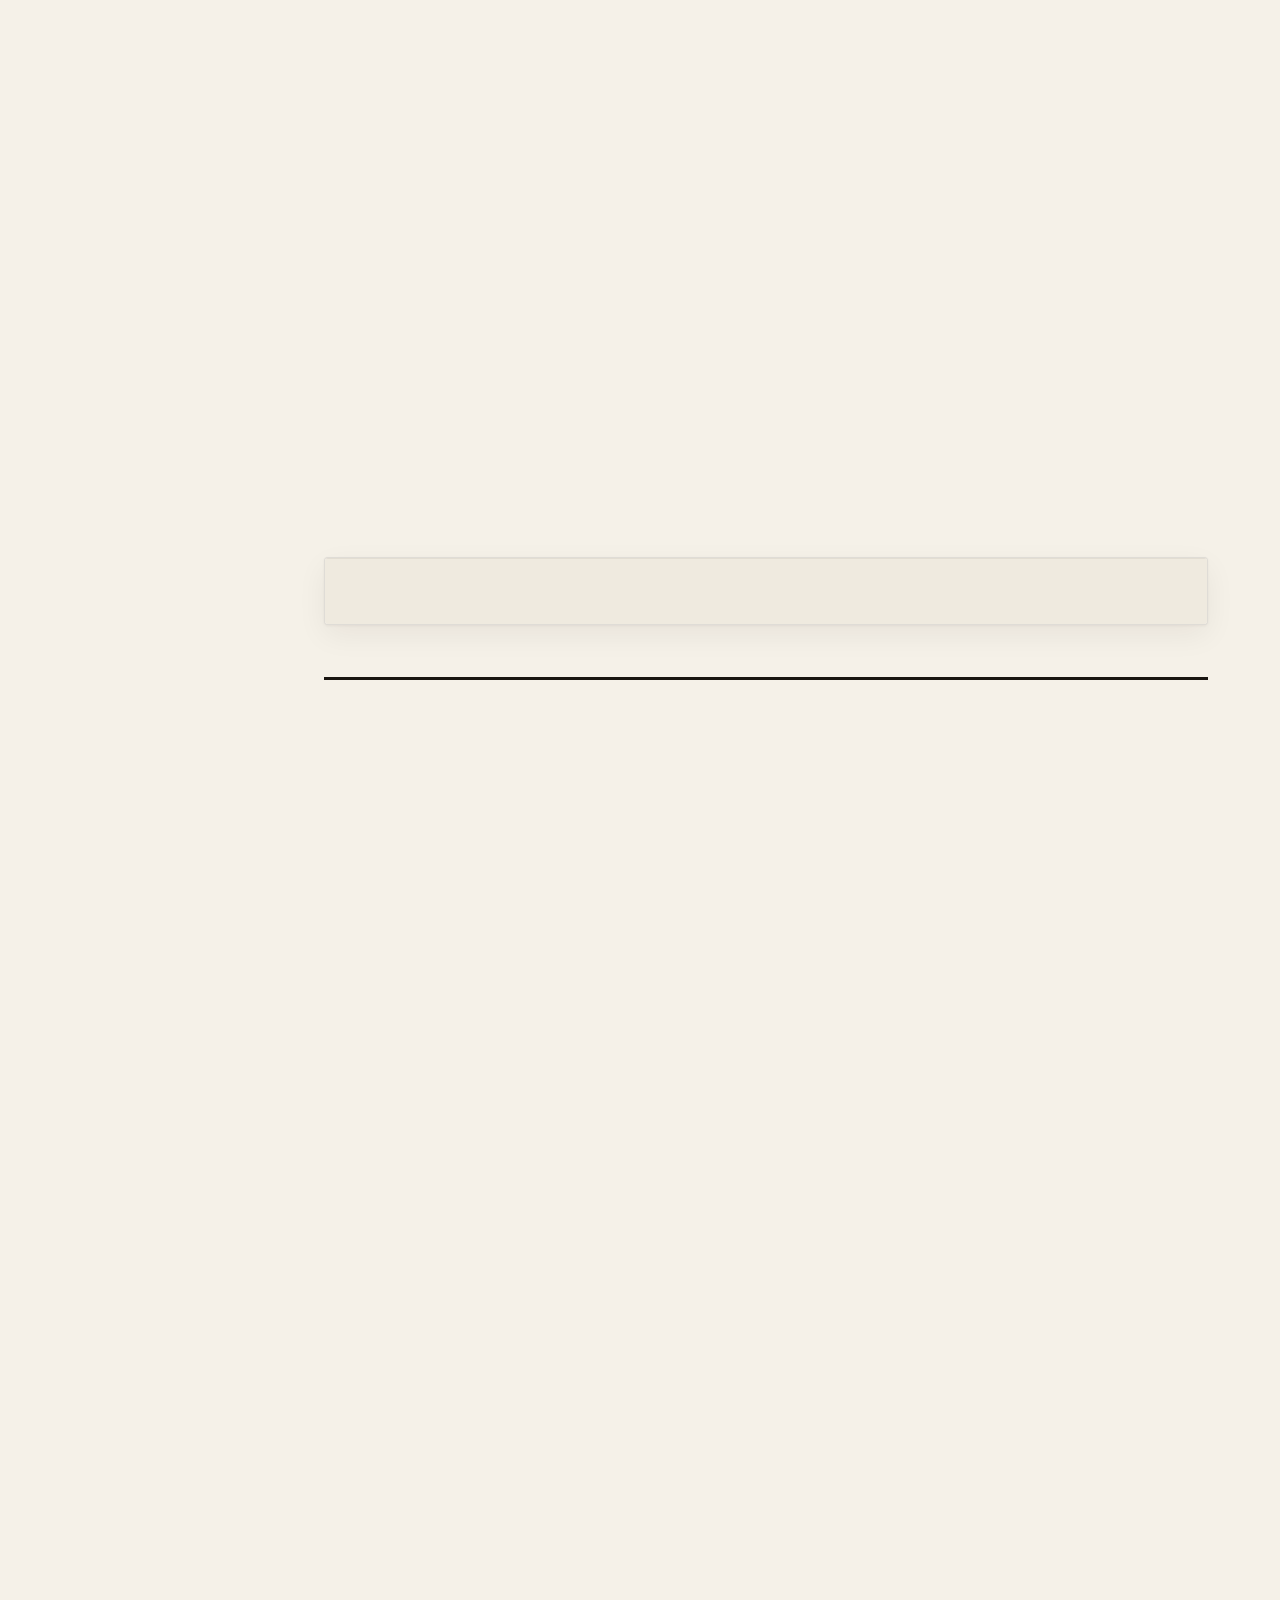
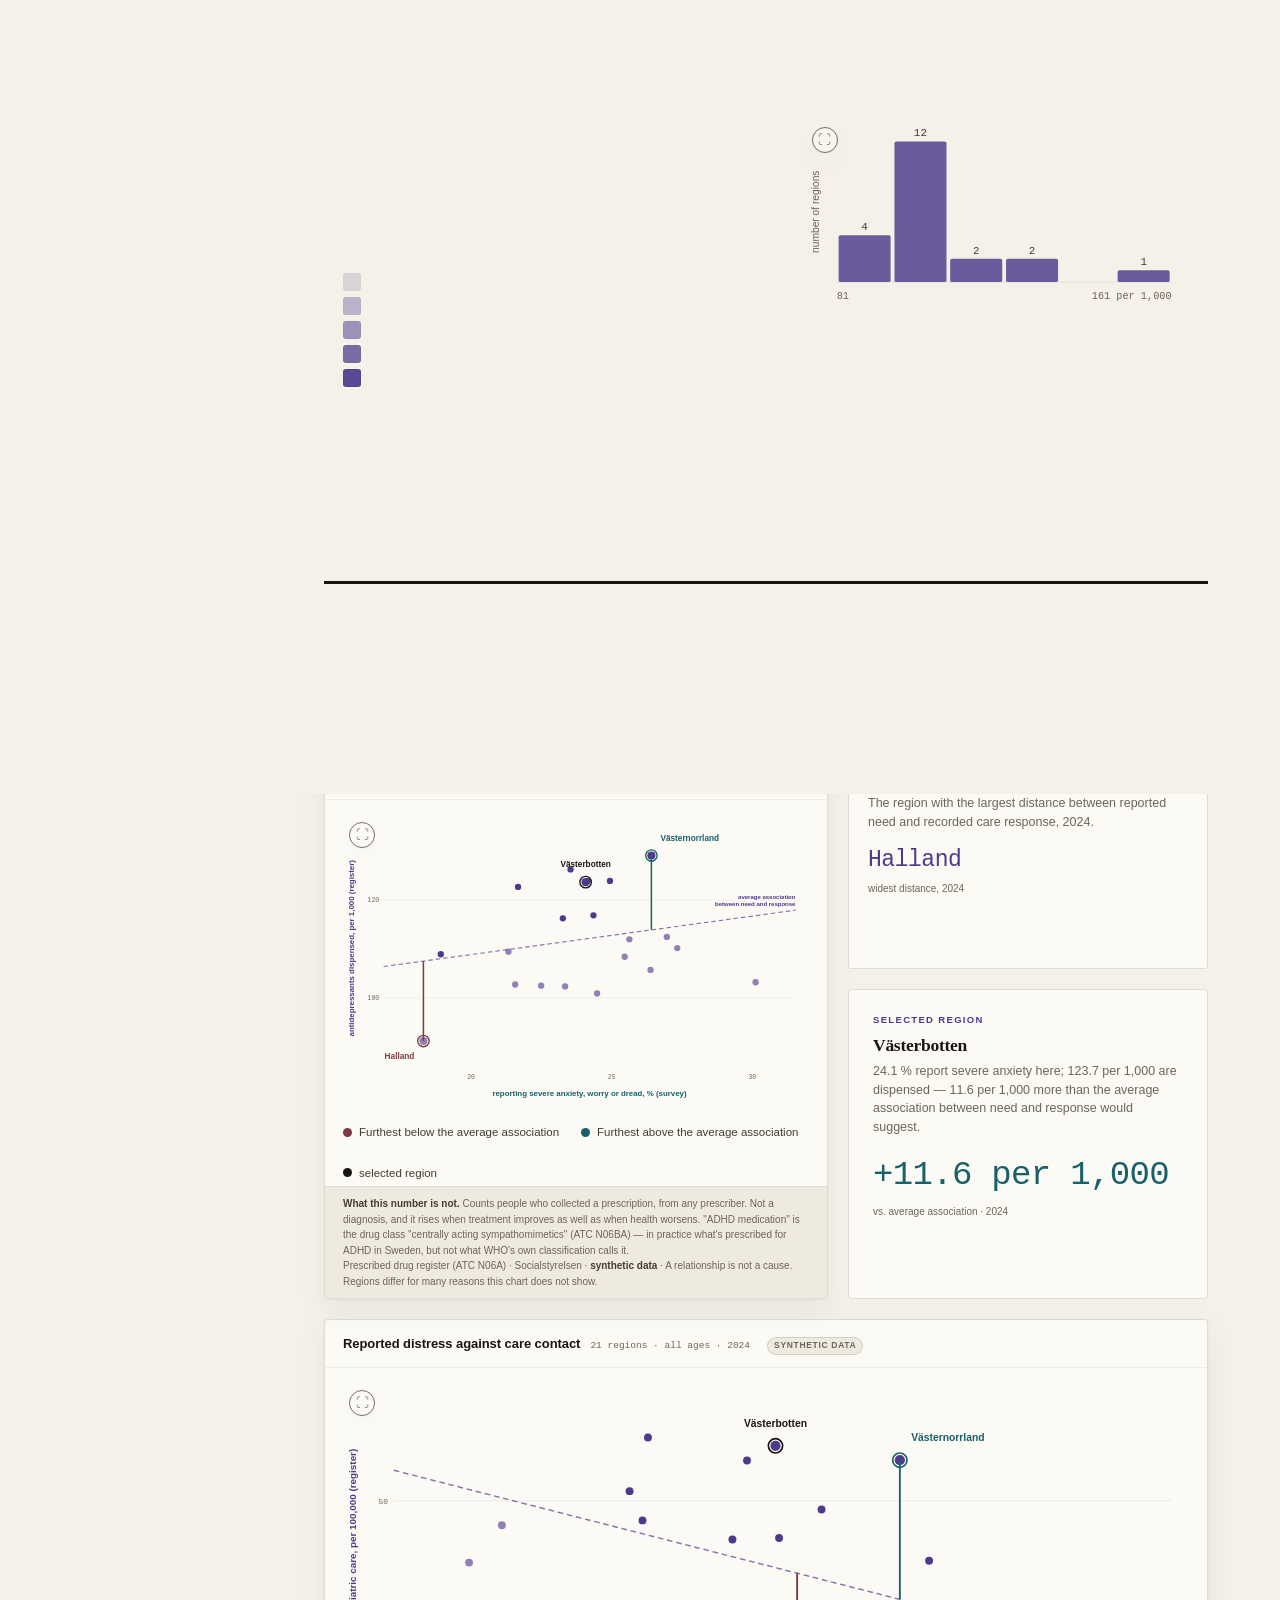
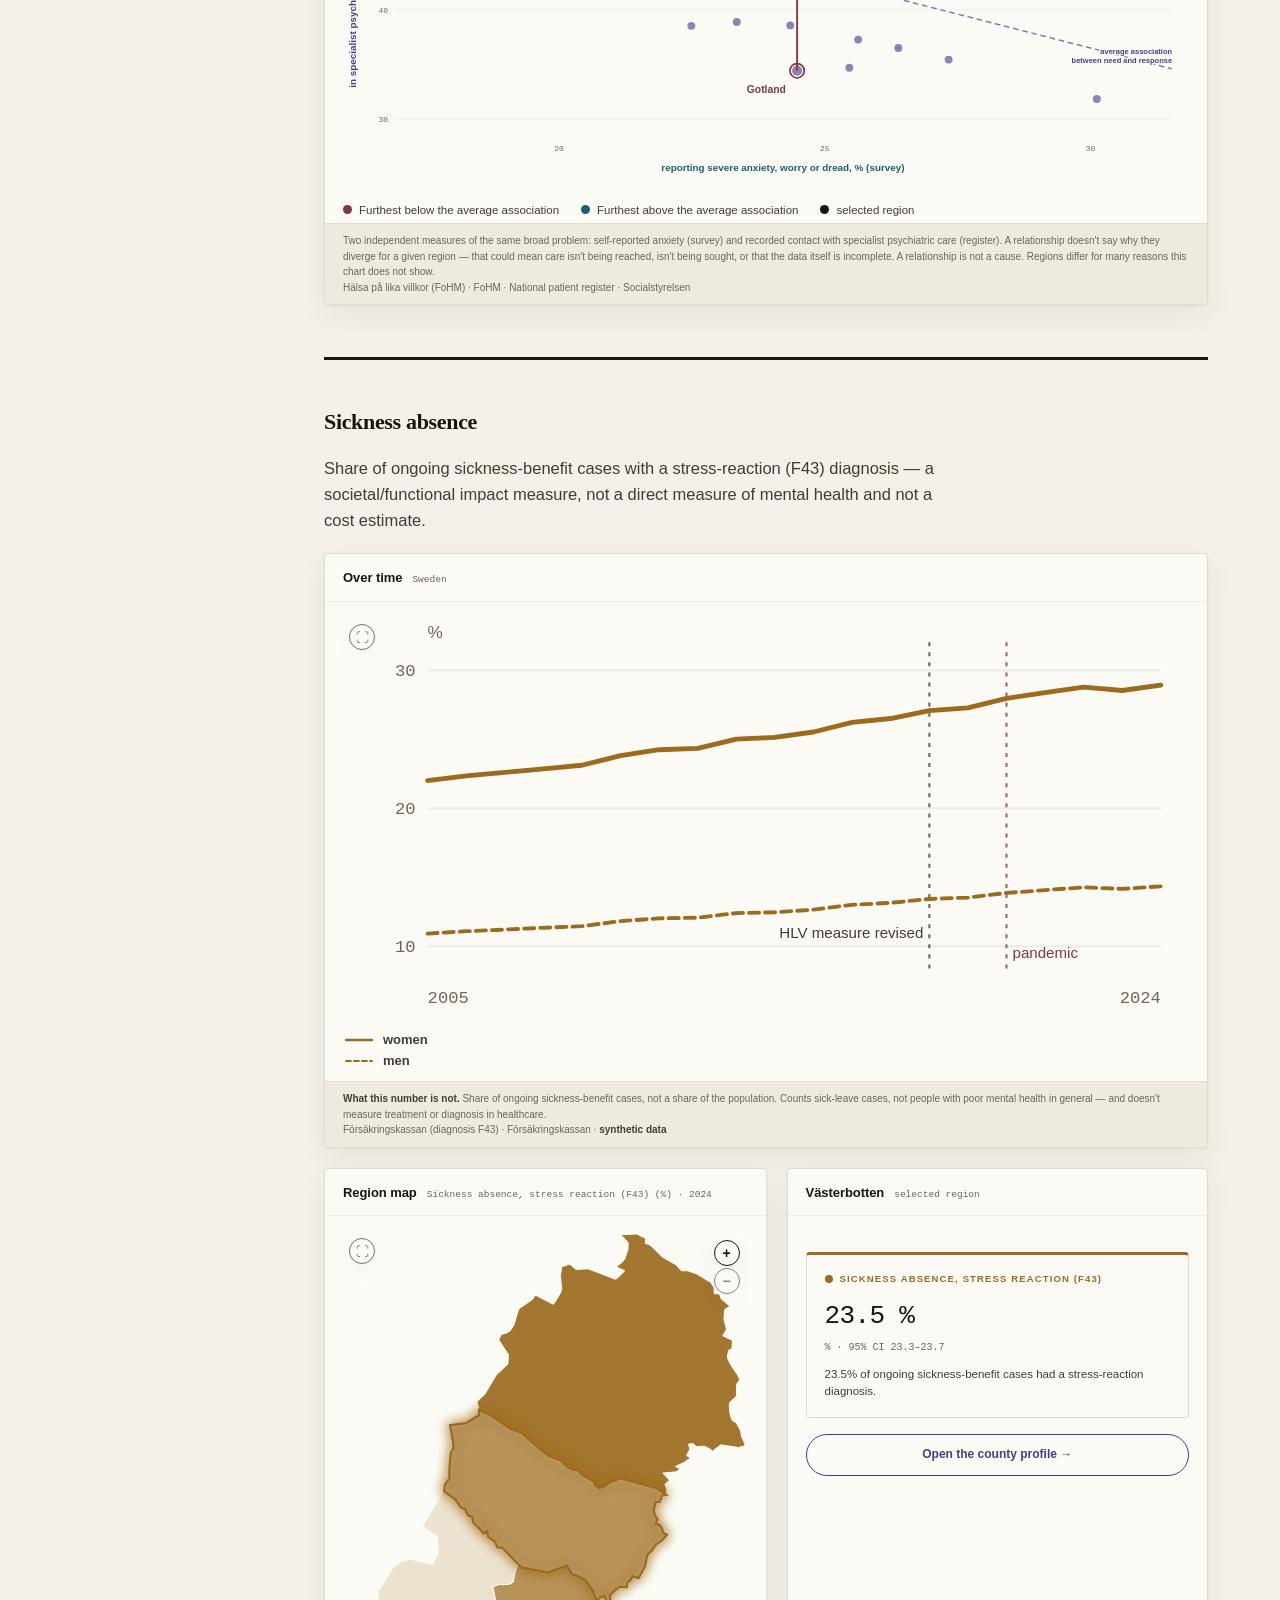
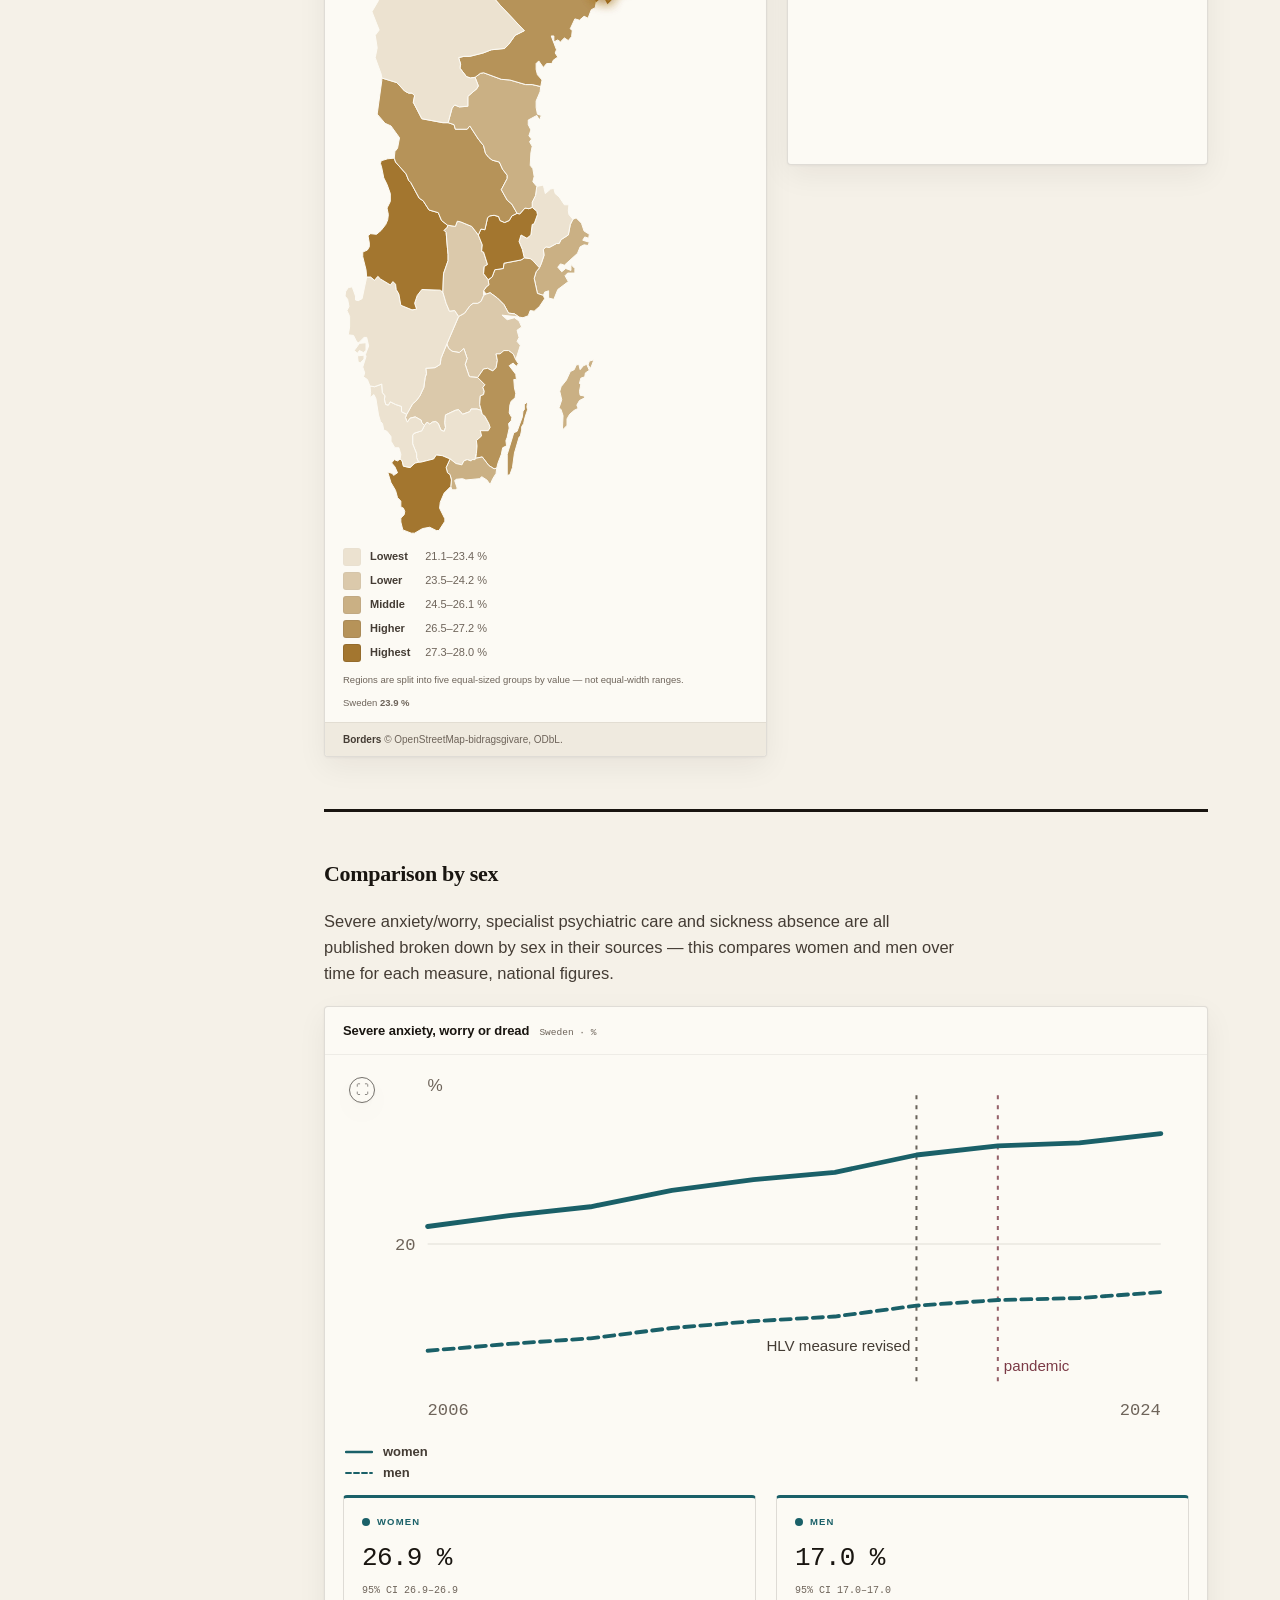
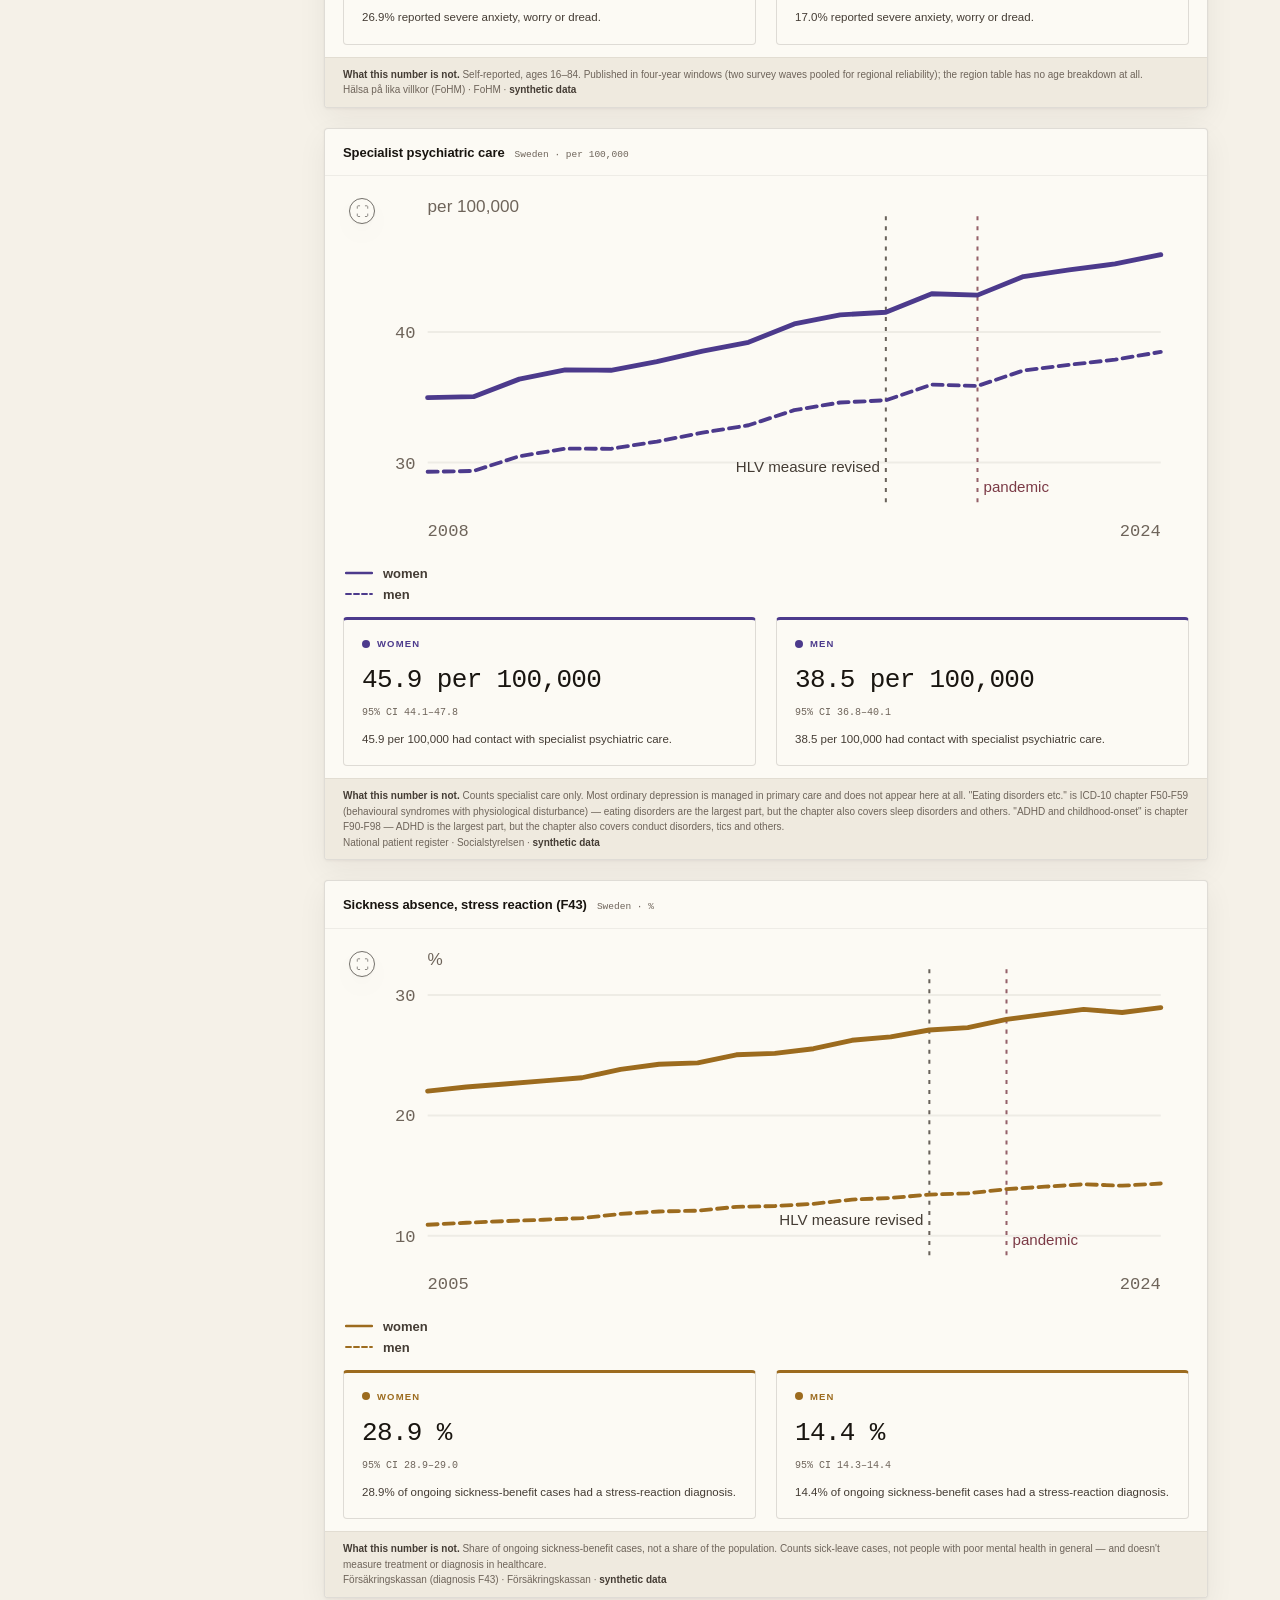
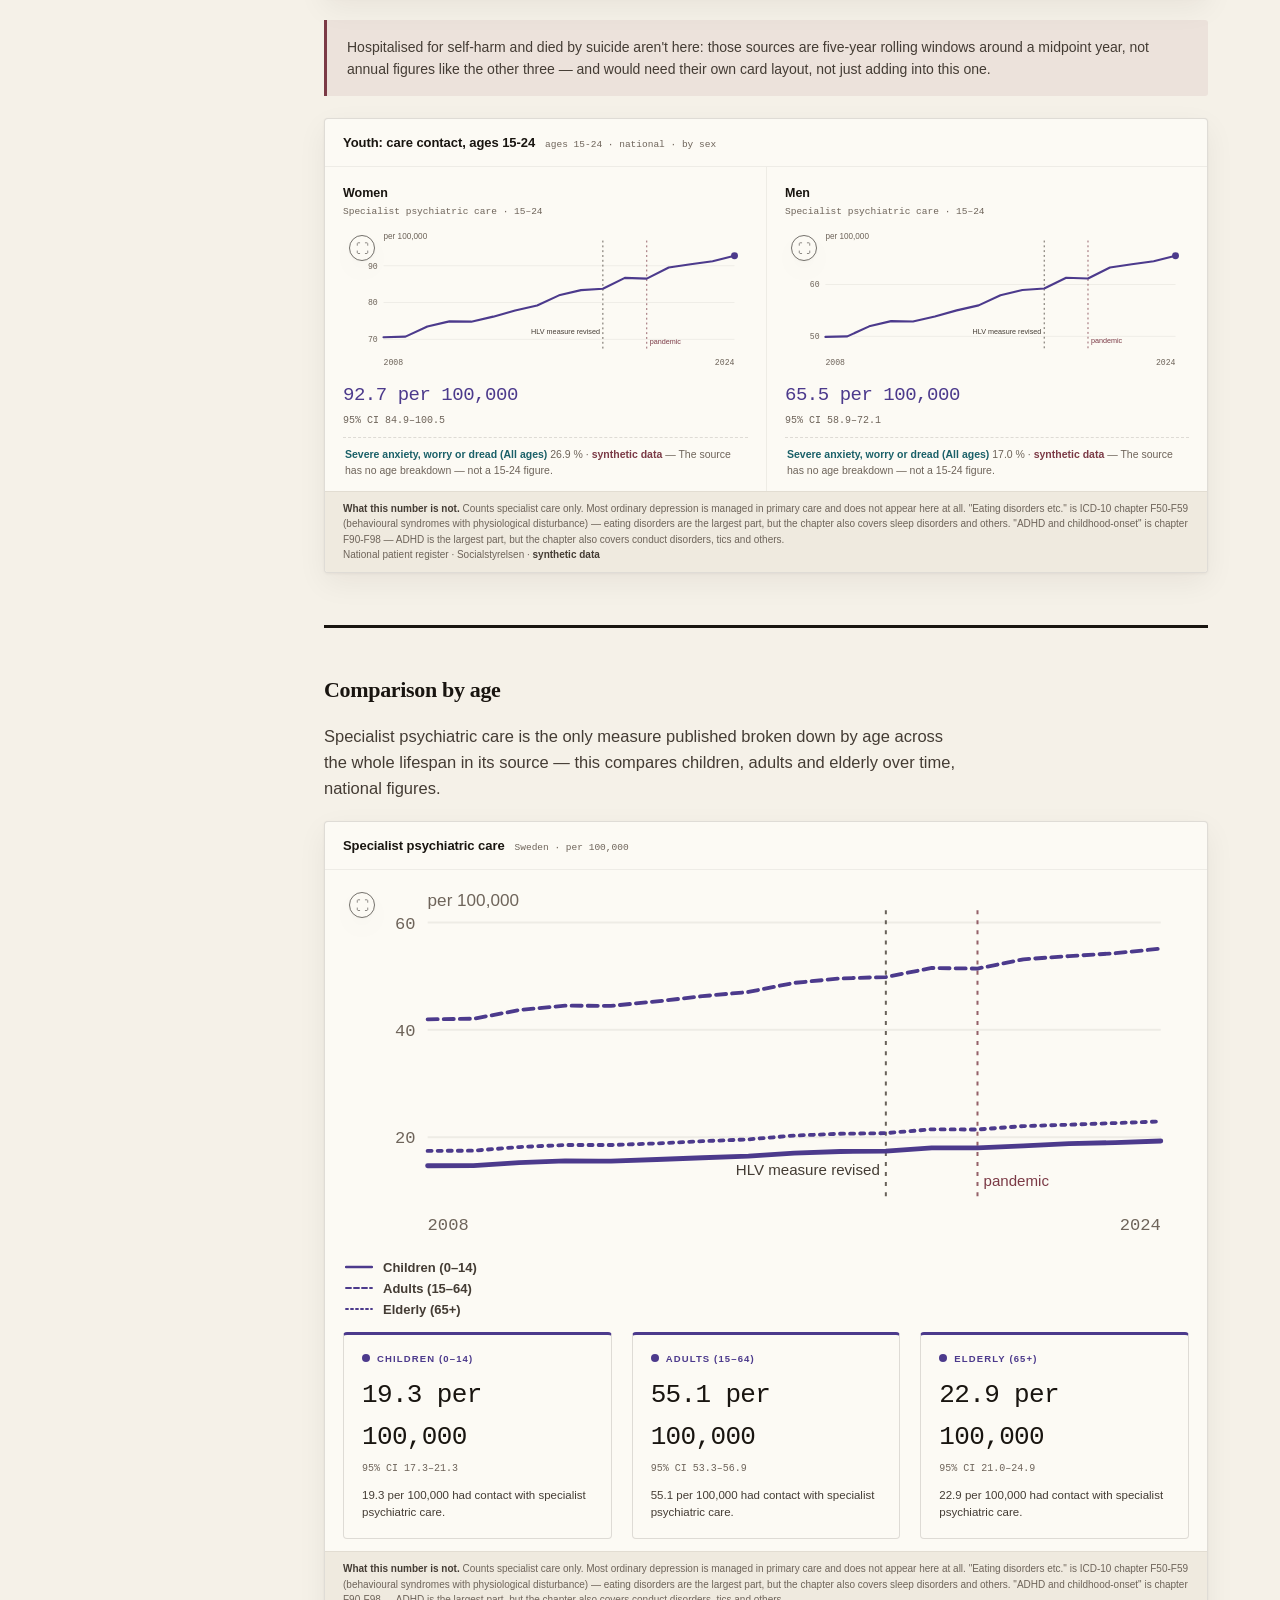
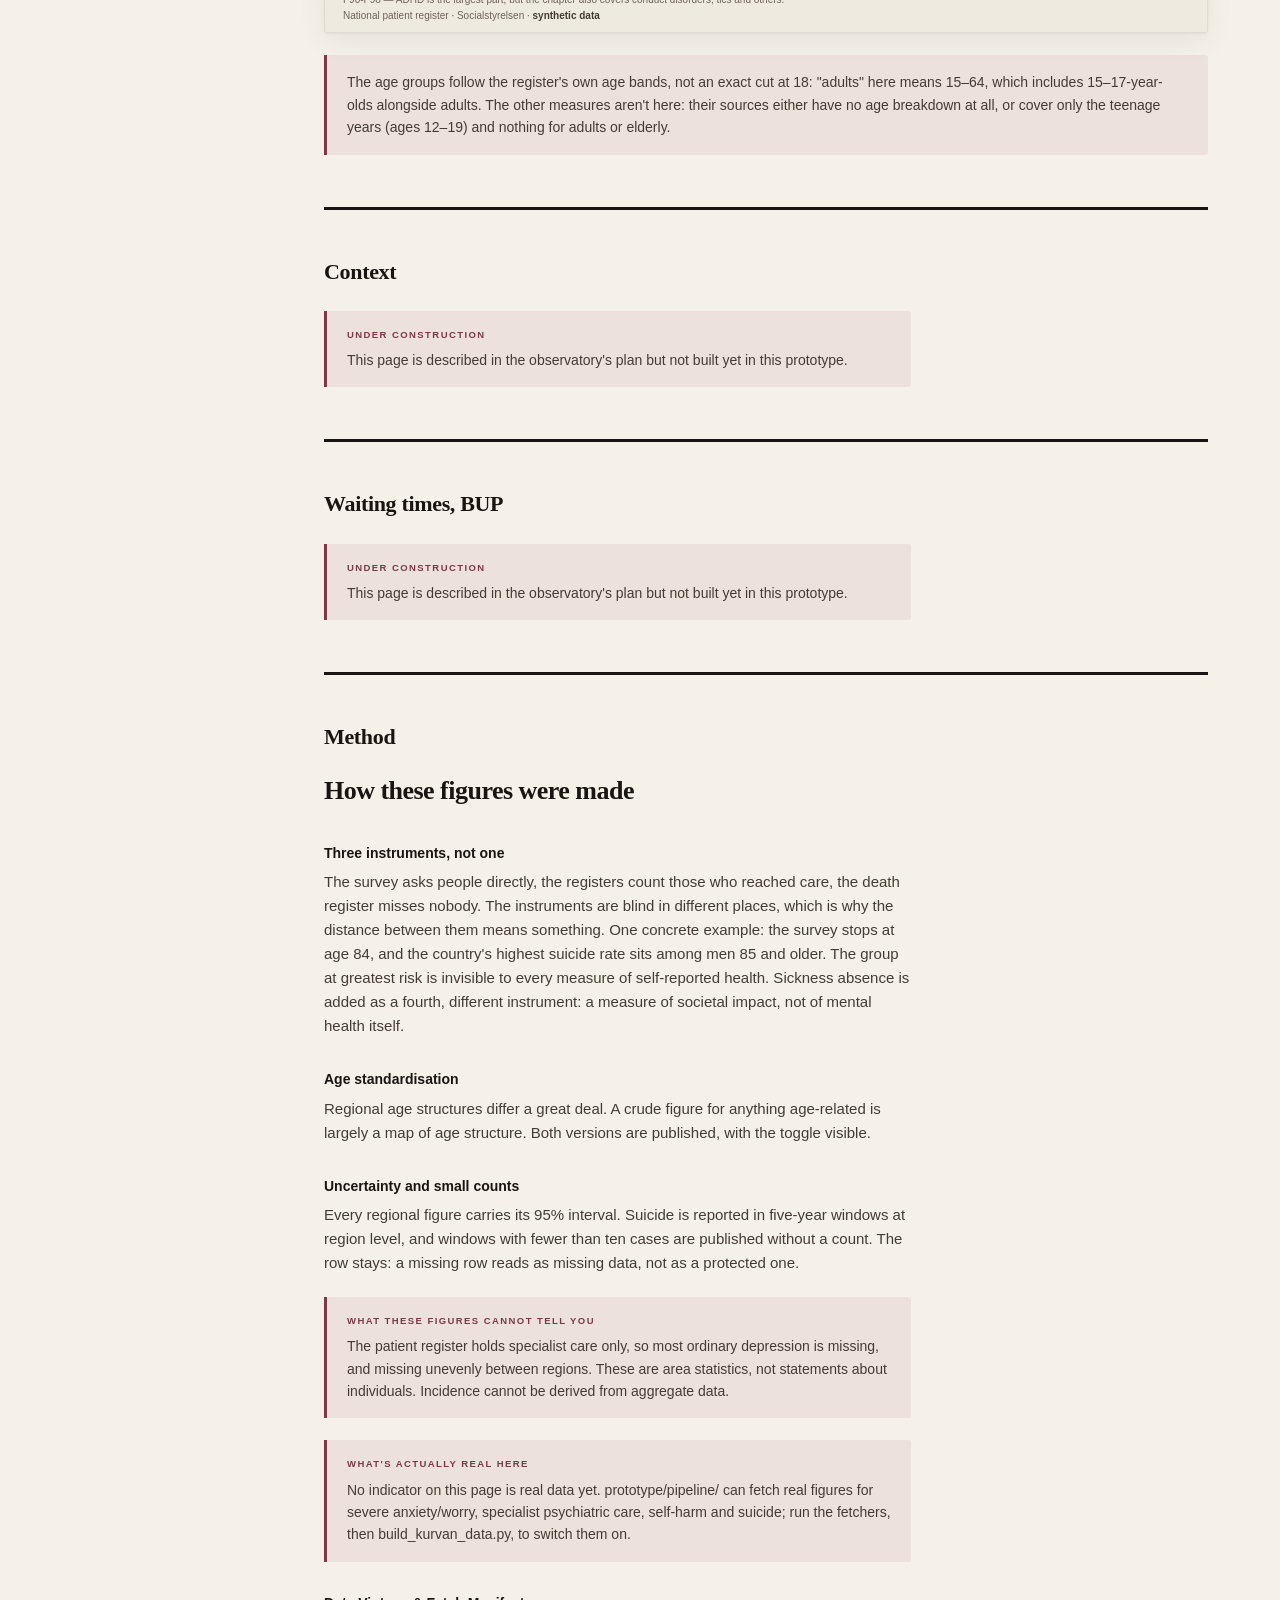
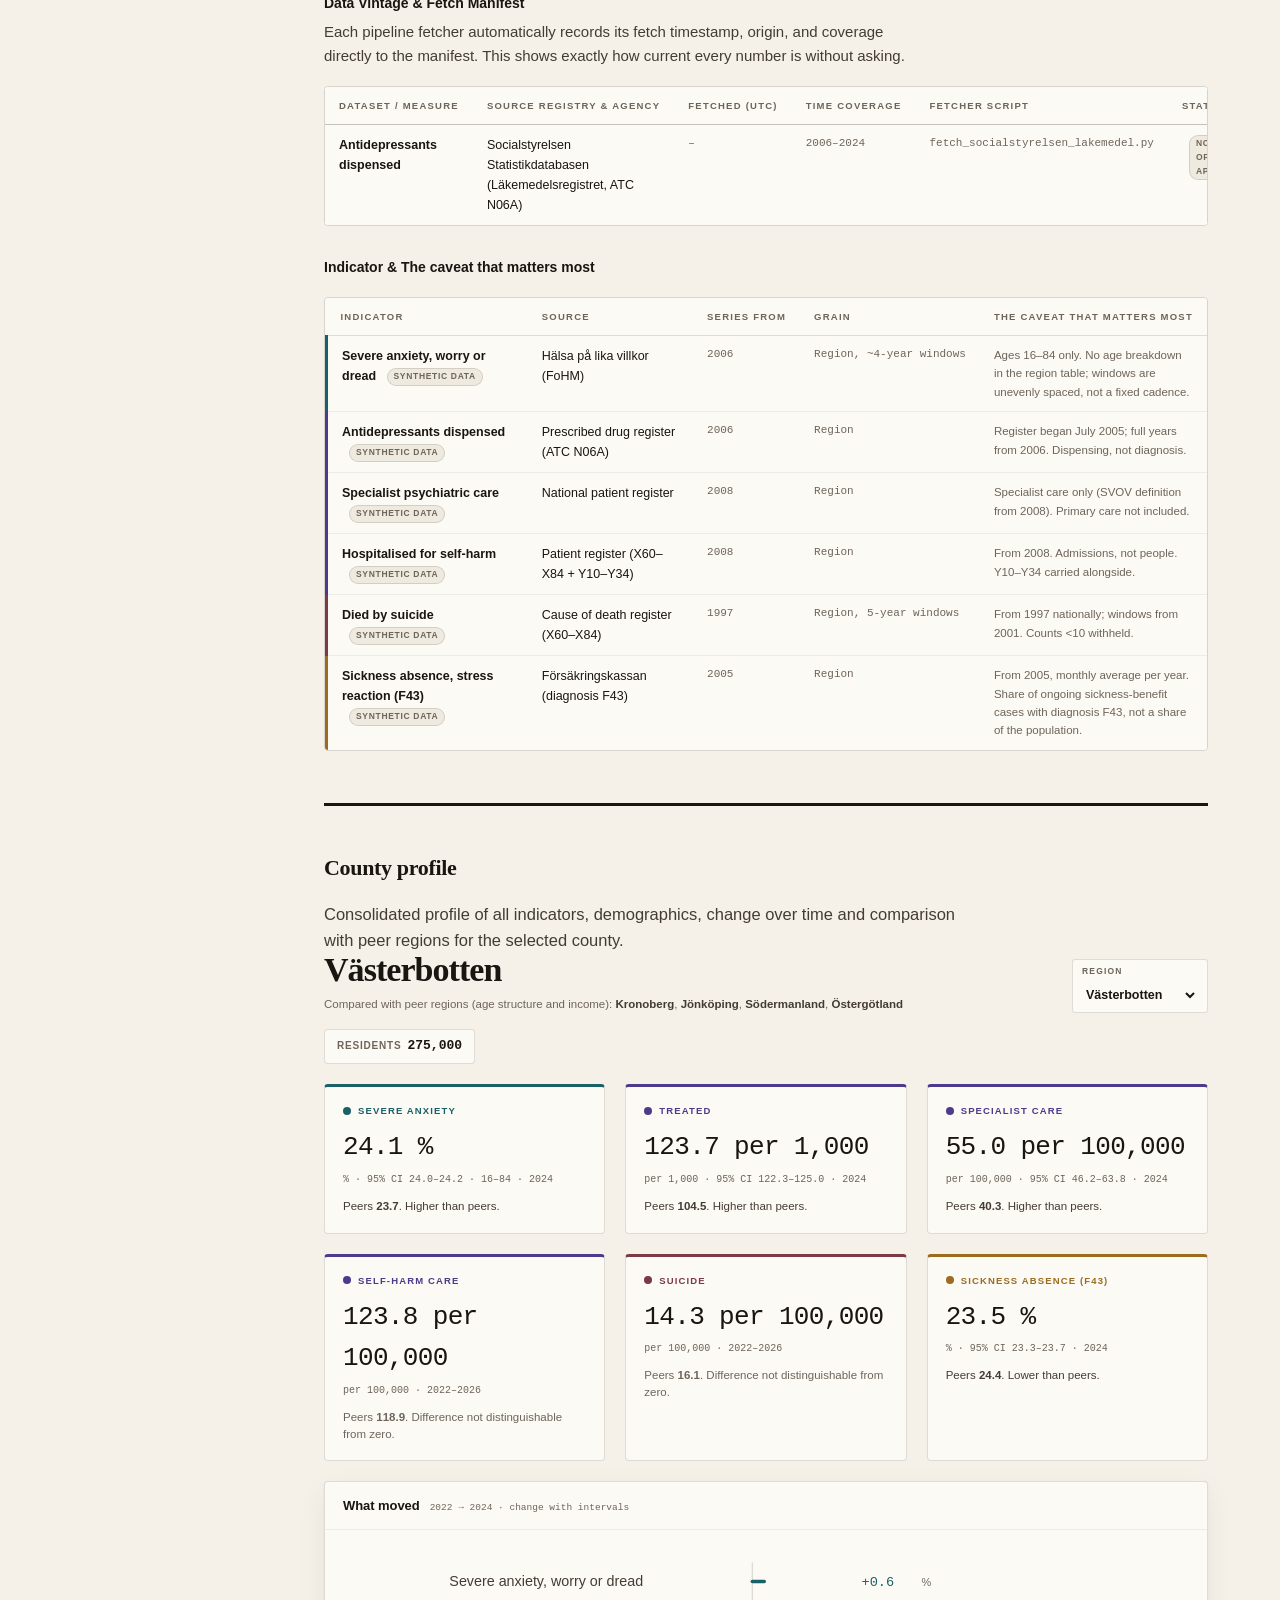
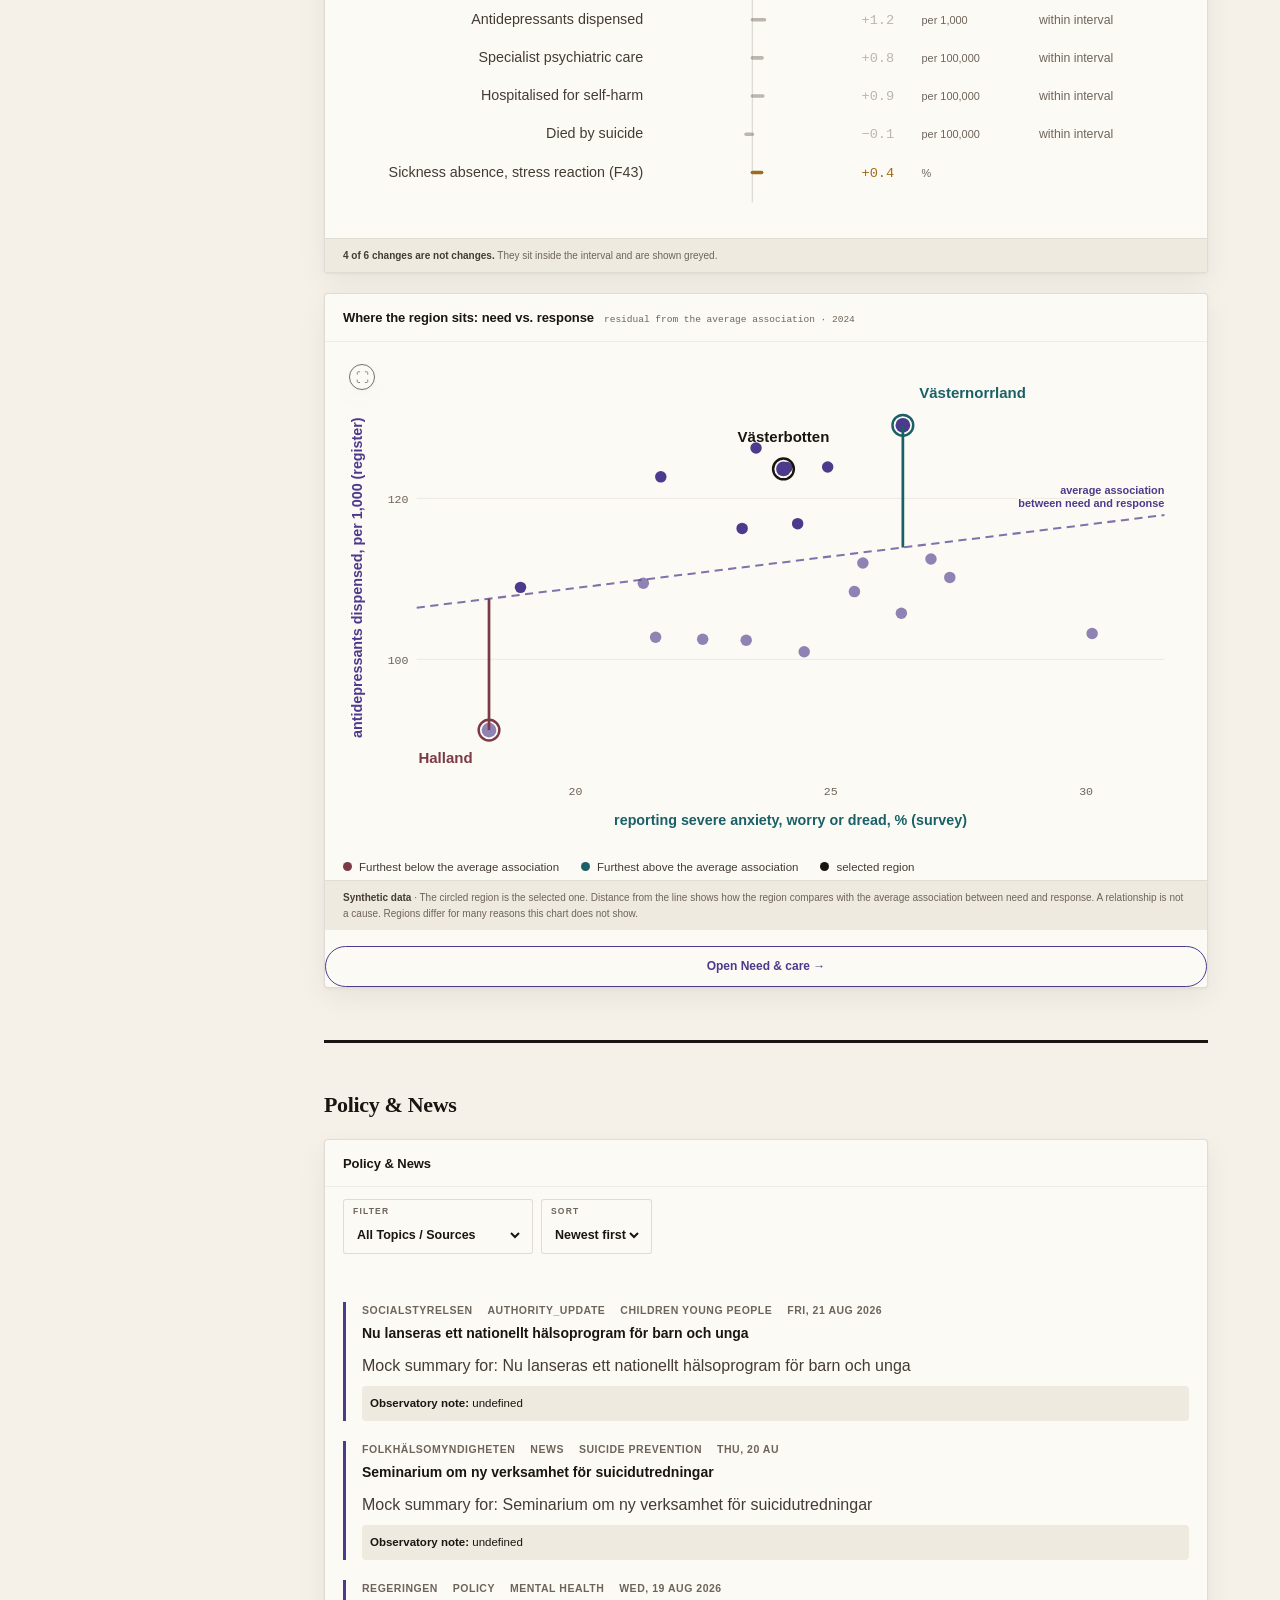
==== commit dc882d08: "Split data loading per-source; add real diagnosis/medication types js/data/*.js replaces the single " ====
--- a/kurvan.html
+++ b/kurvan.html
@@ -8,7 +8,6 @@
 <div id="synth"></div>
 <div id="app"></div>
 
-<script src="js/real_mh_data.js?v=38"></script>
 <script src="js/data.js?v=38"></script>
 <script src="js/lang.js?v=38"></script>
 <script src="js/state.js?v=38"></script>
--- a/kurvan.css
+++ b/kurvan.css
@@ -59,7 +59,7 @@
    via button{font:inherit} below) by 22%. No existing step equals 16px, so
    restoring the original value here rather than adding a token nothing
    else needs yet. */
-html,body{width:100%;margin:0;padding:0;overflow-x:hidden}
+html,body{width:100%;margin:0;padding:0;overflow-x:clip}
 body{background:var(--paper);color:var(--ink);font-family:var(--sans);font-size:16px;line-height:1.6;-webkit-font-smoothing:antialiased}
 .tnum{font-variant-numeric:tabular-nums}
 svg{display:block;width:100%;height:auto}
@@ -362,6 +362,11 @@
 .tile:hover{filter:brightness(1.15)}
 .tile:focus-visible{outline:2px solid var(--violet);outline-offset:1px}
 .tile.on{stroke:var(--violet);stroke-width:2.2}
+/* chorMap()'s "region known, nothing to show this period" tile (charts.js) —
+   flat and colorless on purpose, so it never gets mistaken for the lightest
+   real quintile band, which is always a tint of the indicator's own color. */
+.tile.nodata{fill:var(--ink-3);fill-opacity:.22}
+.tile.nodata:hover{fill-opacity:.34;filter:none}
 /* lineChart()'s per-point hover targets (charts.js) — invisible at rest so
    the chart looks unchanged, revealed on hover/focus so the cursor can find
    them. A dedicated class, not a generic [data-tip] rule, so it can't touch
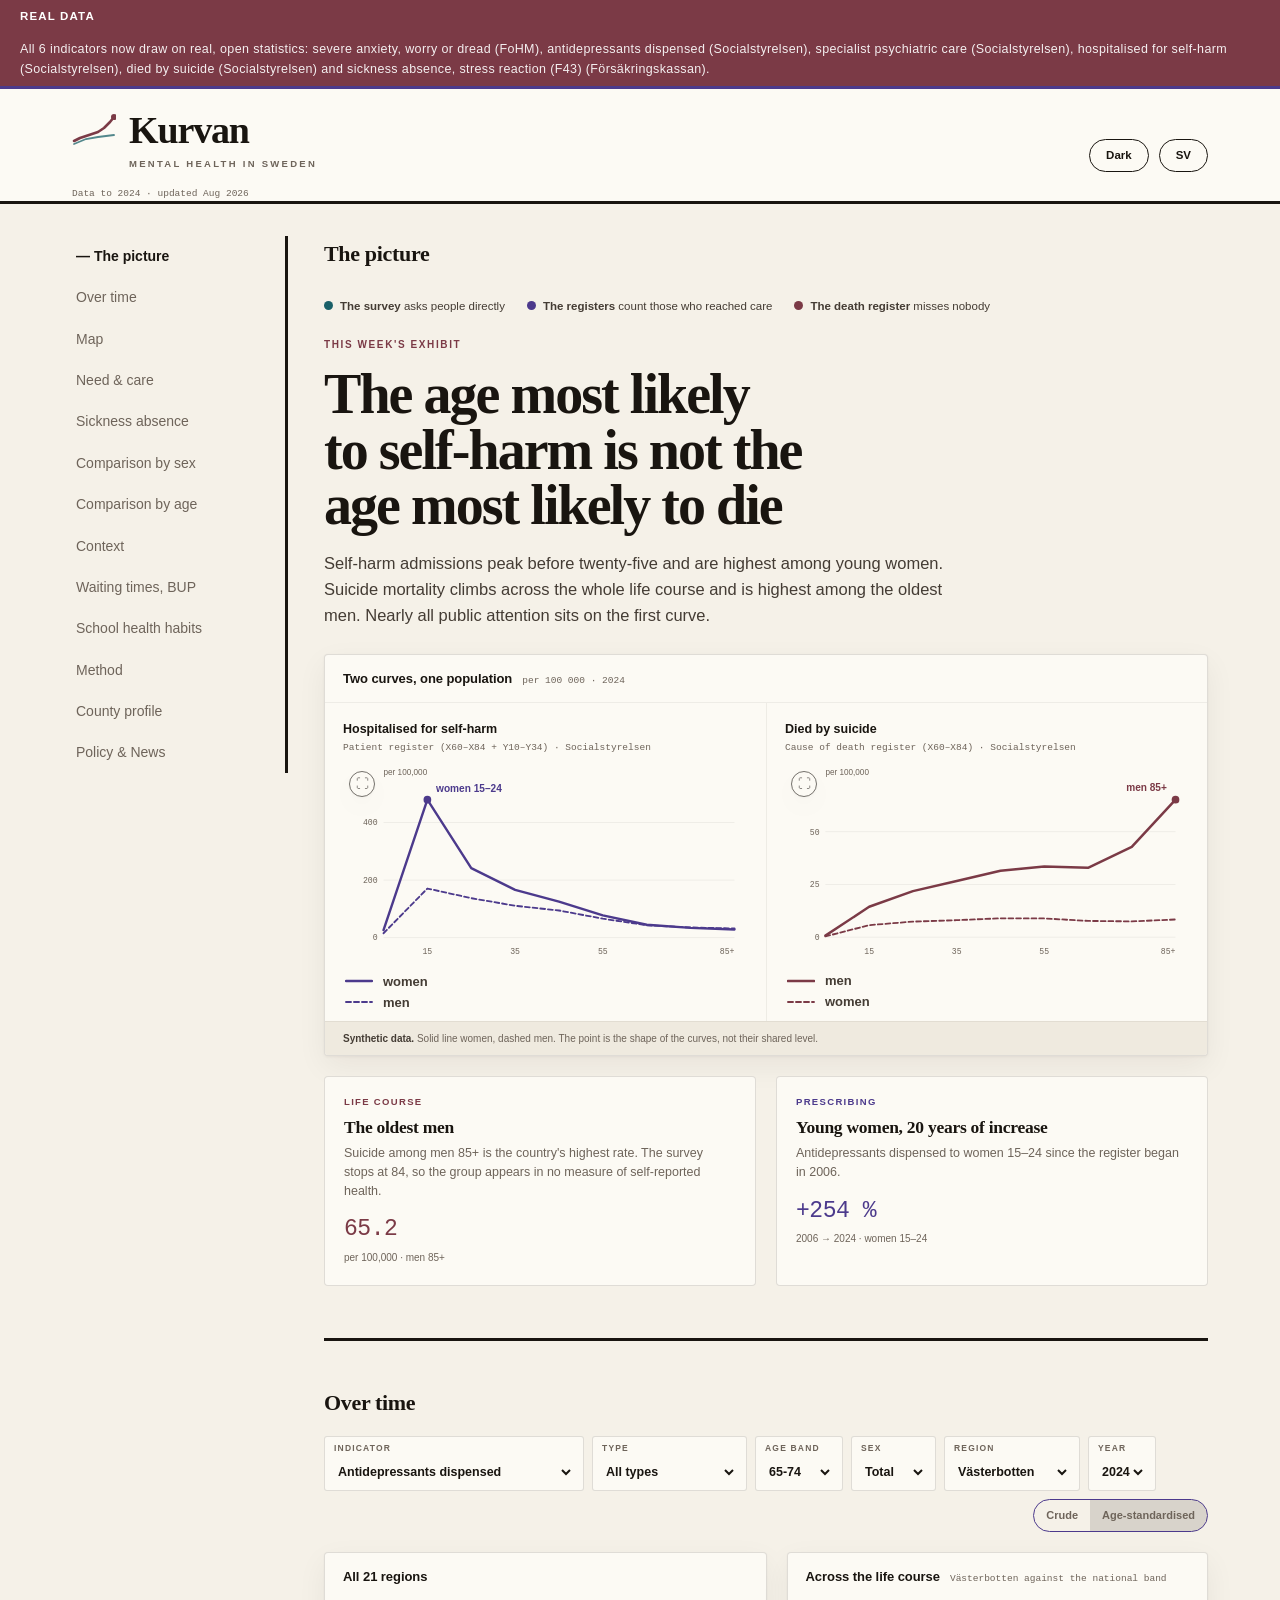
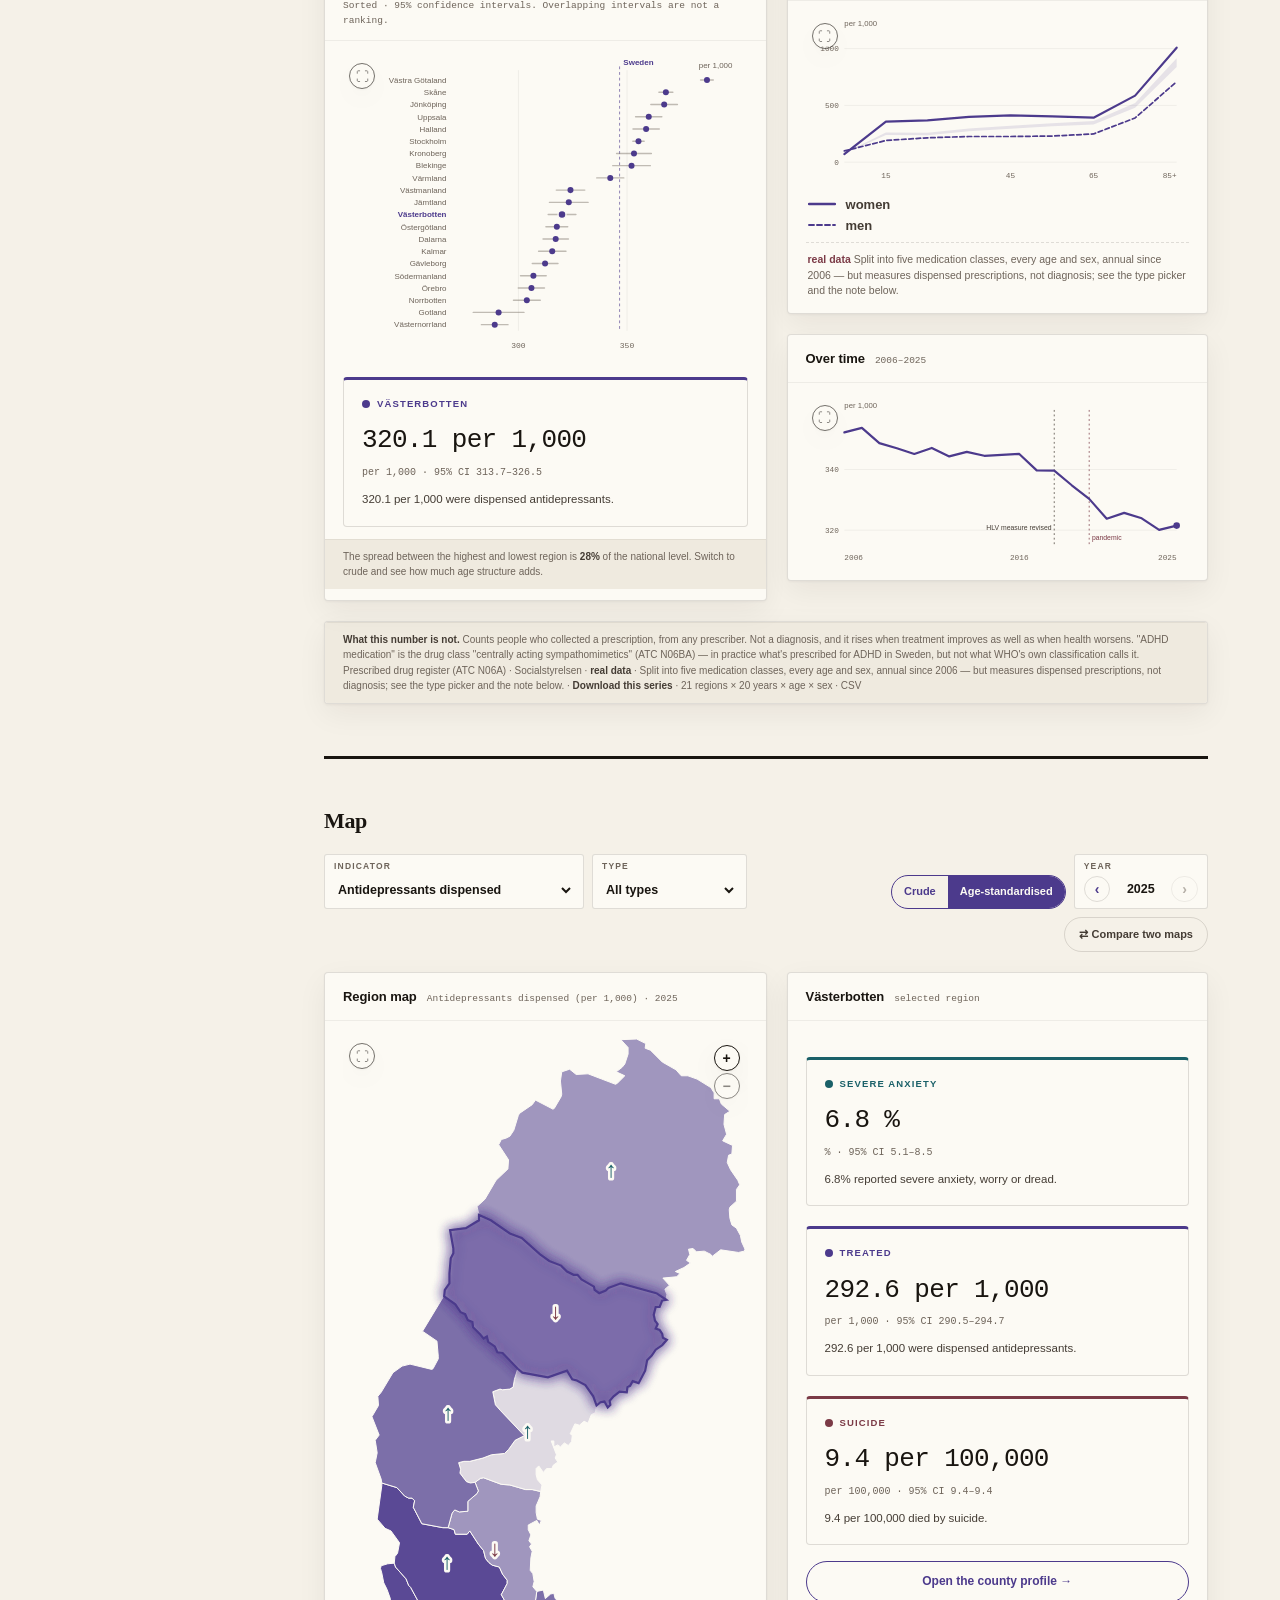
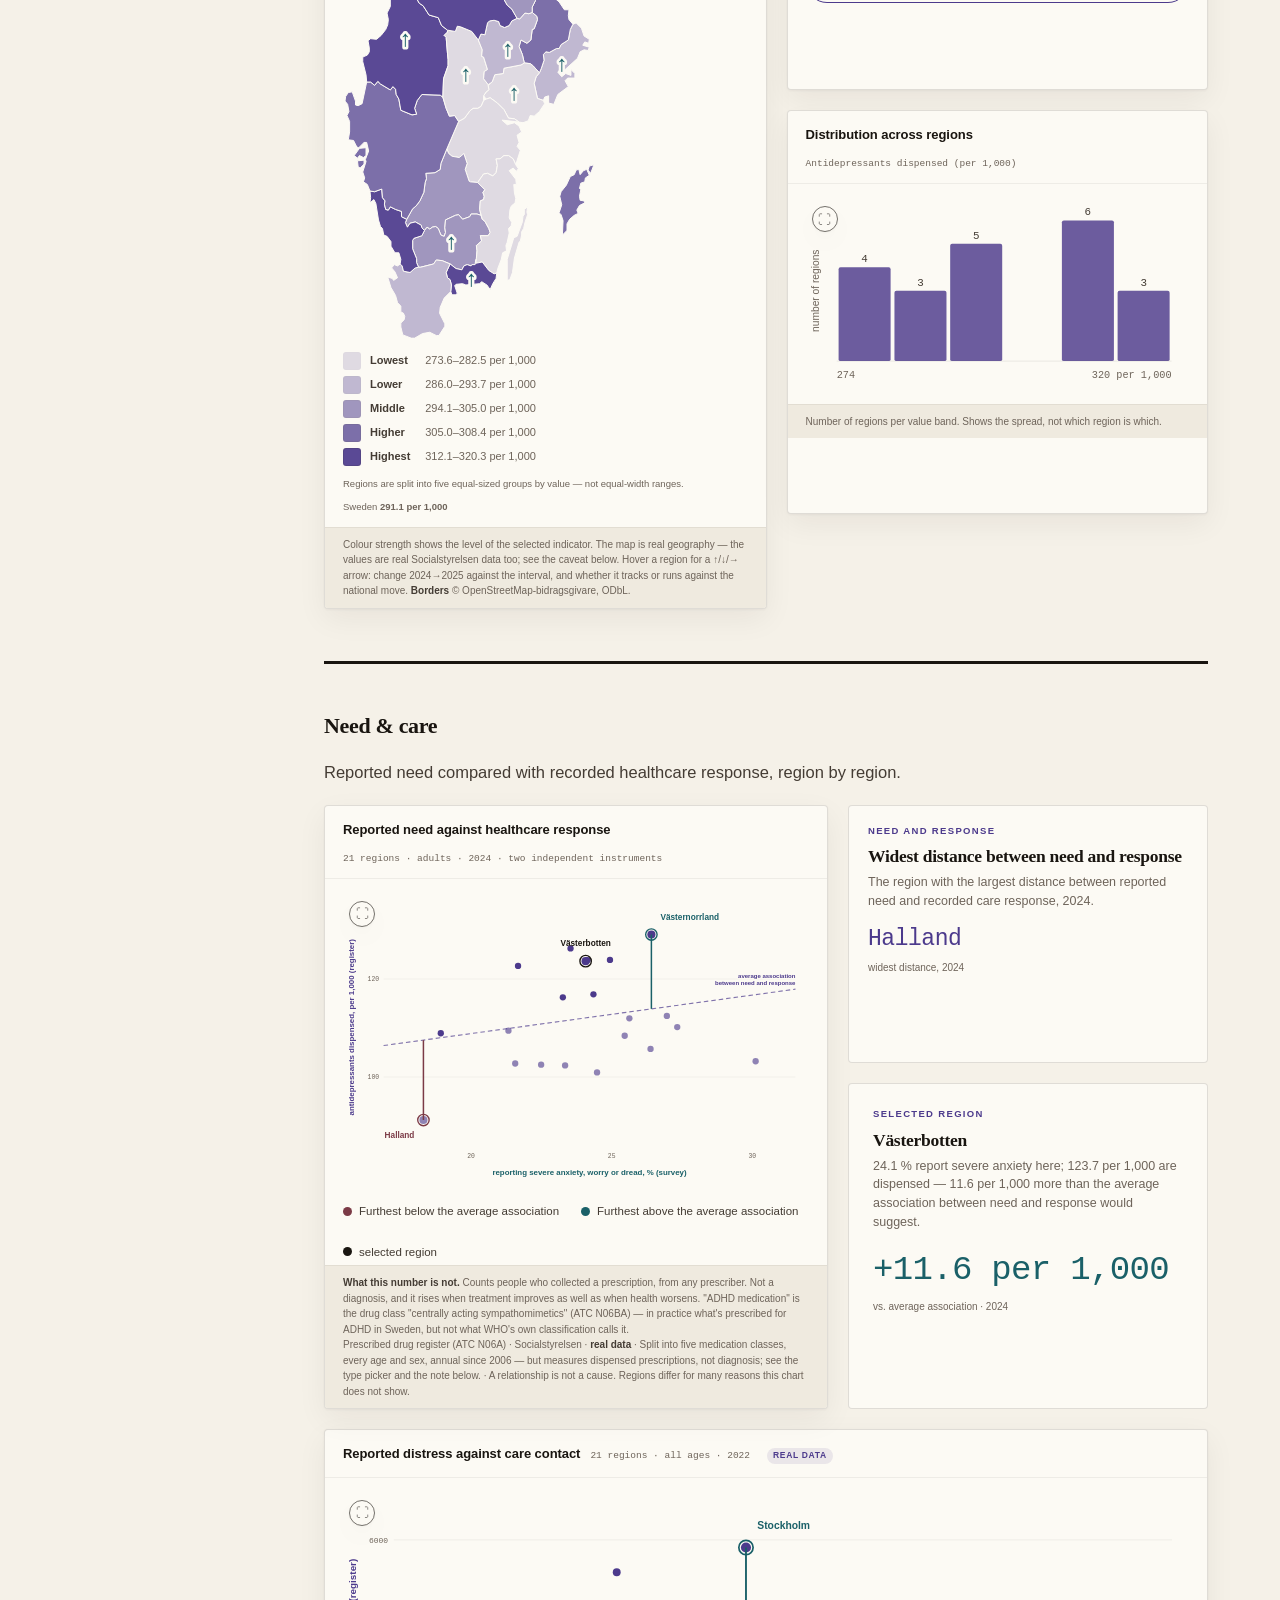
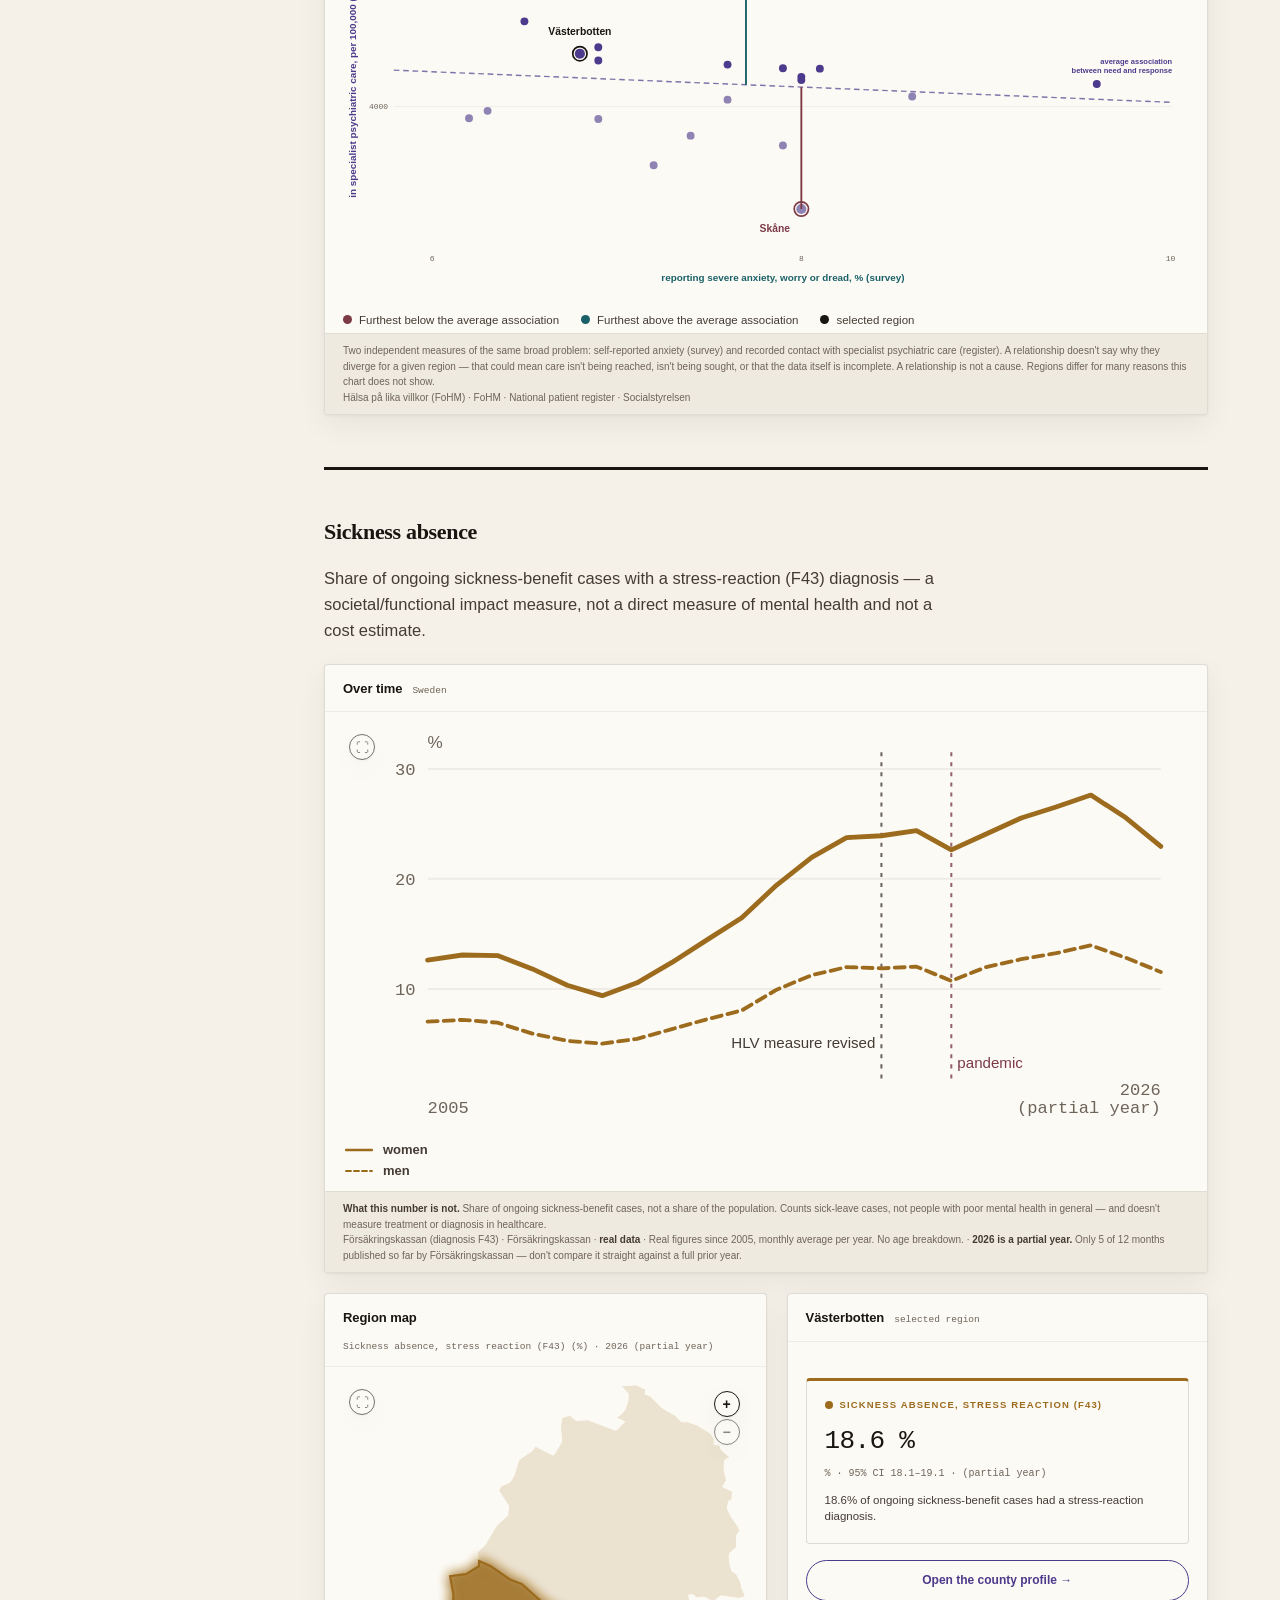
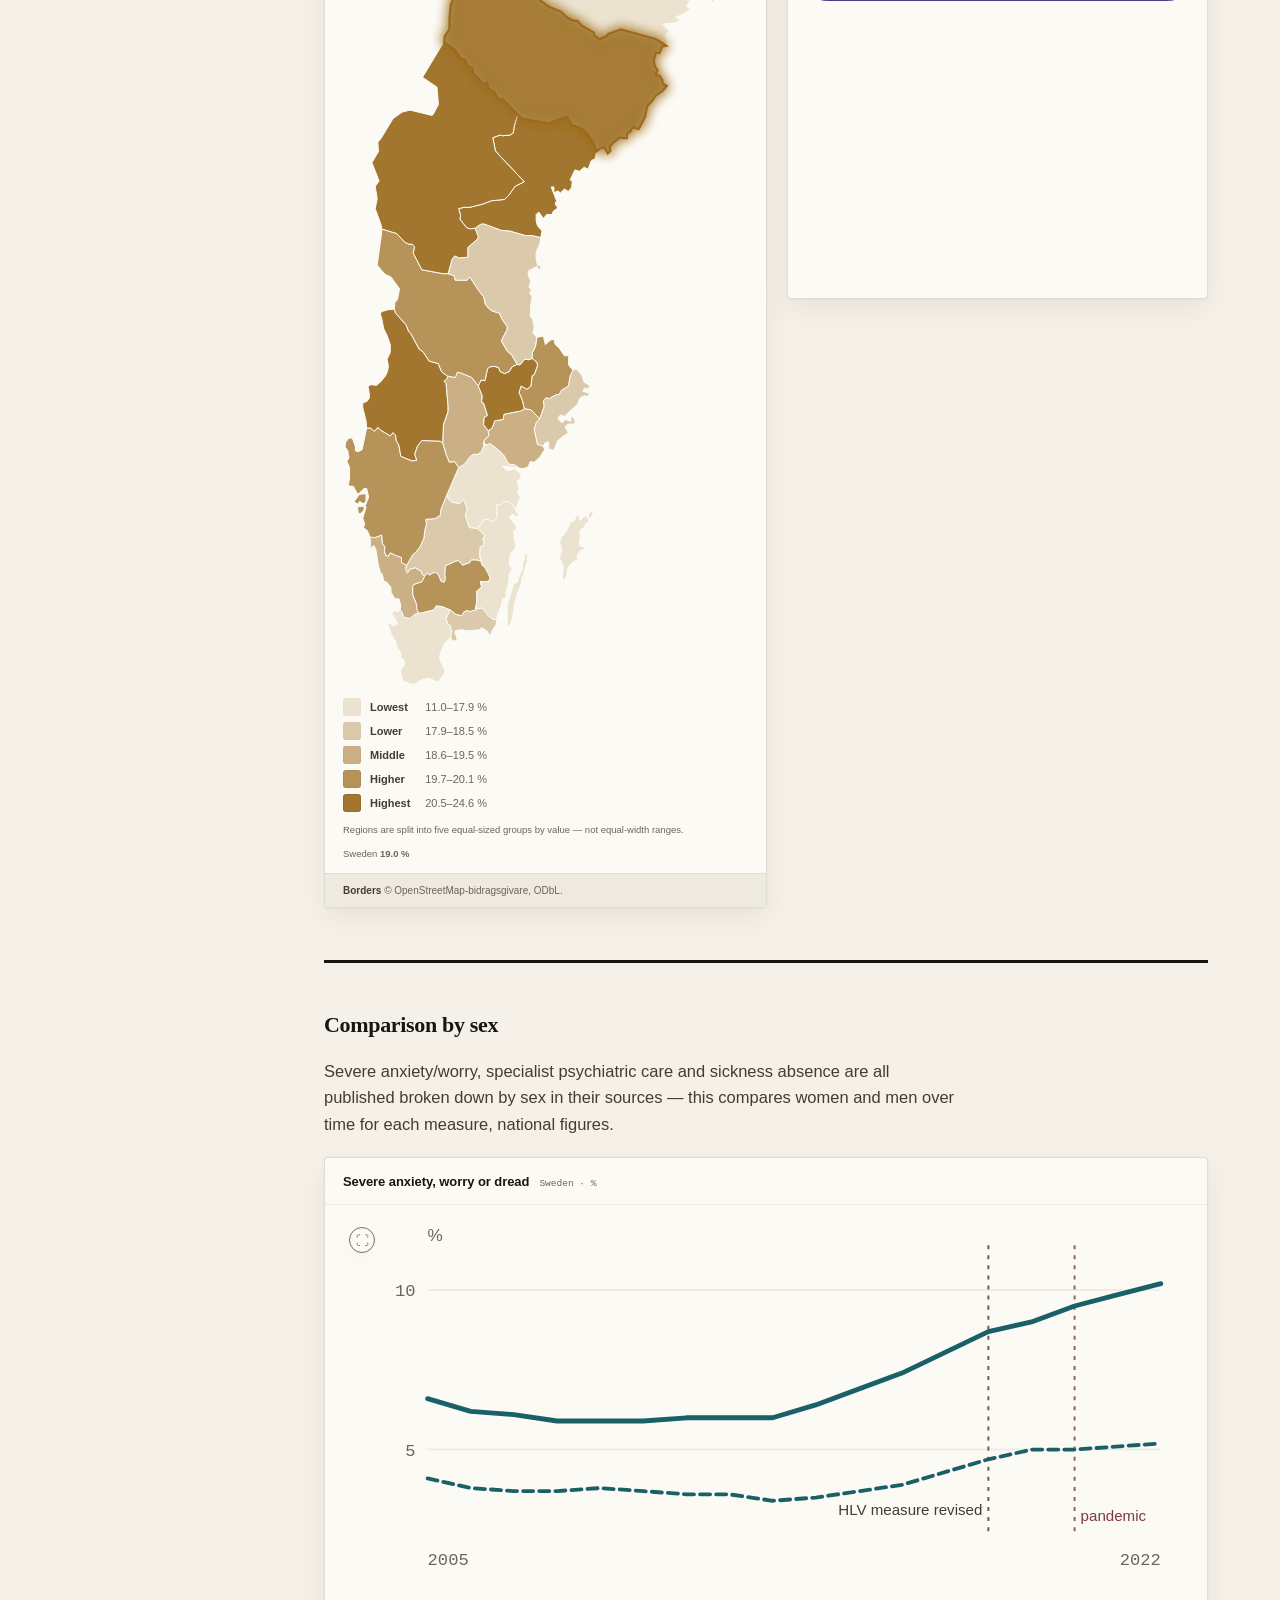
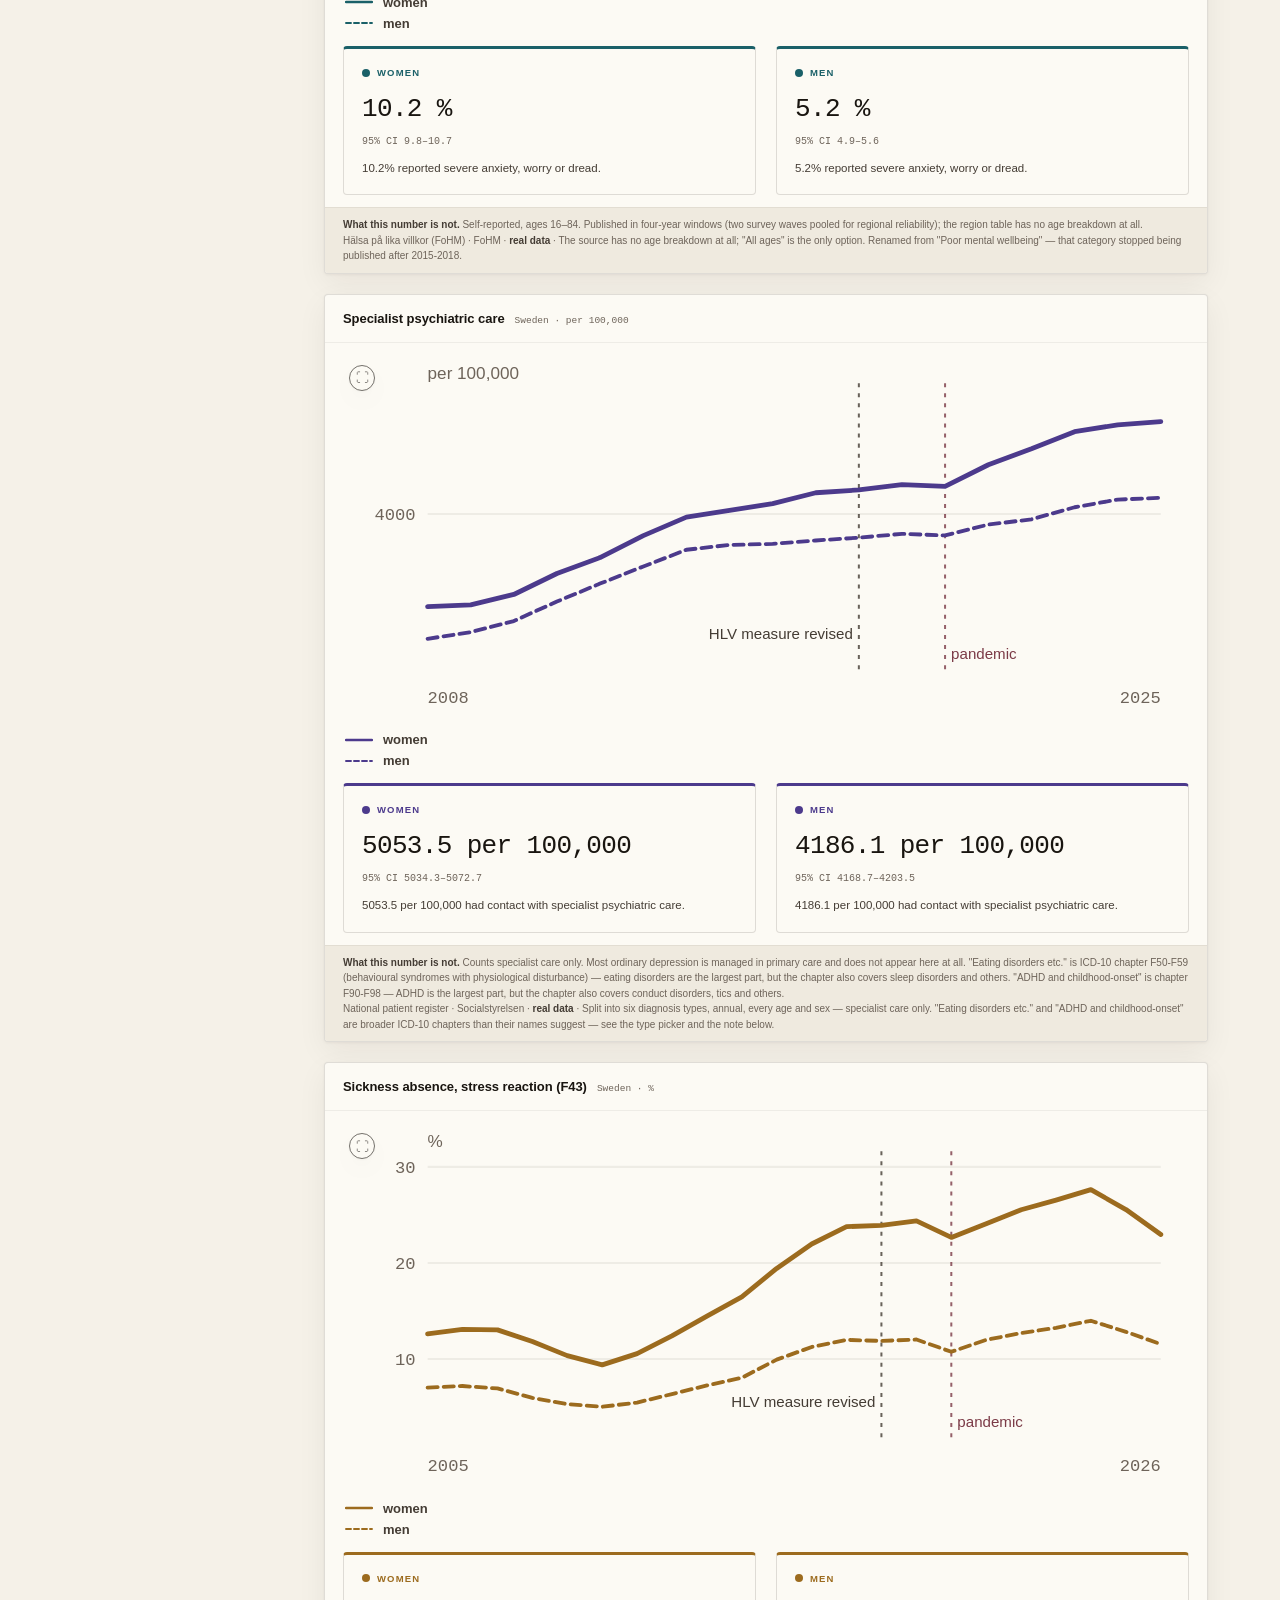
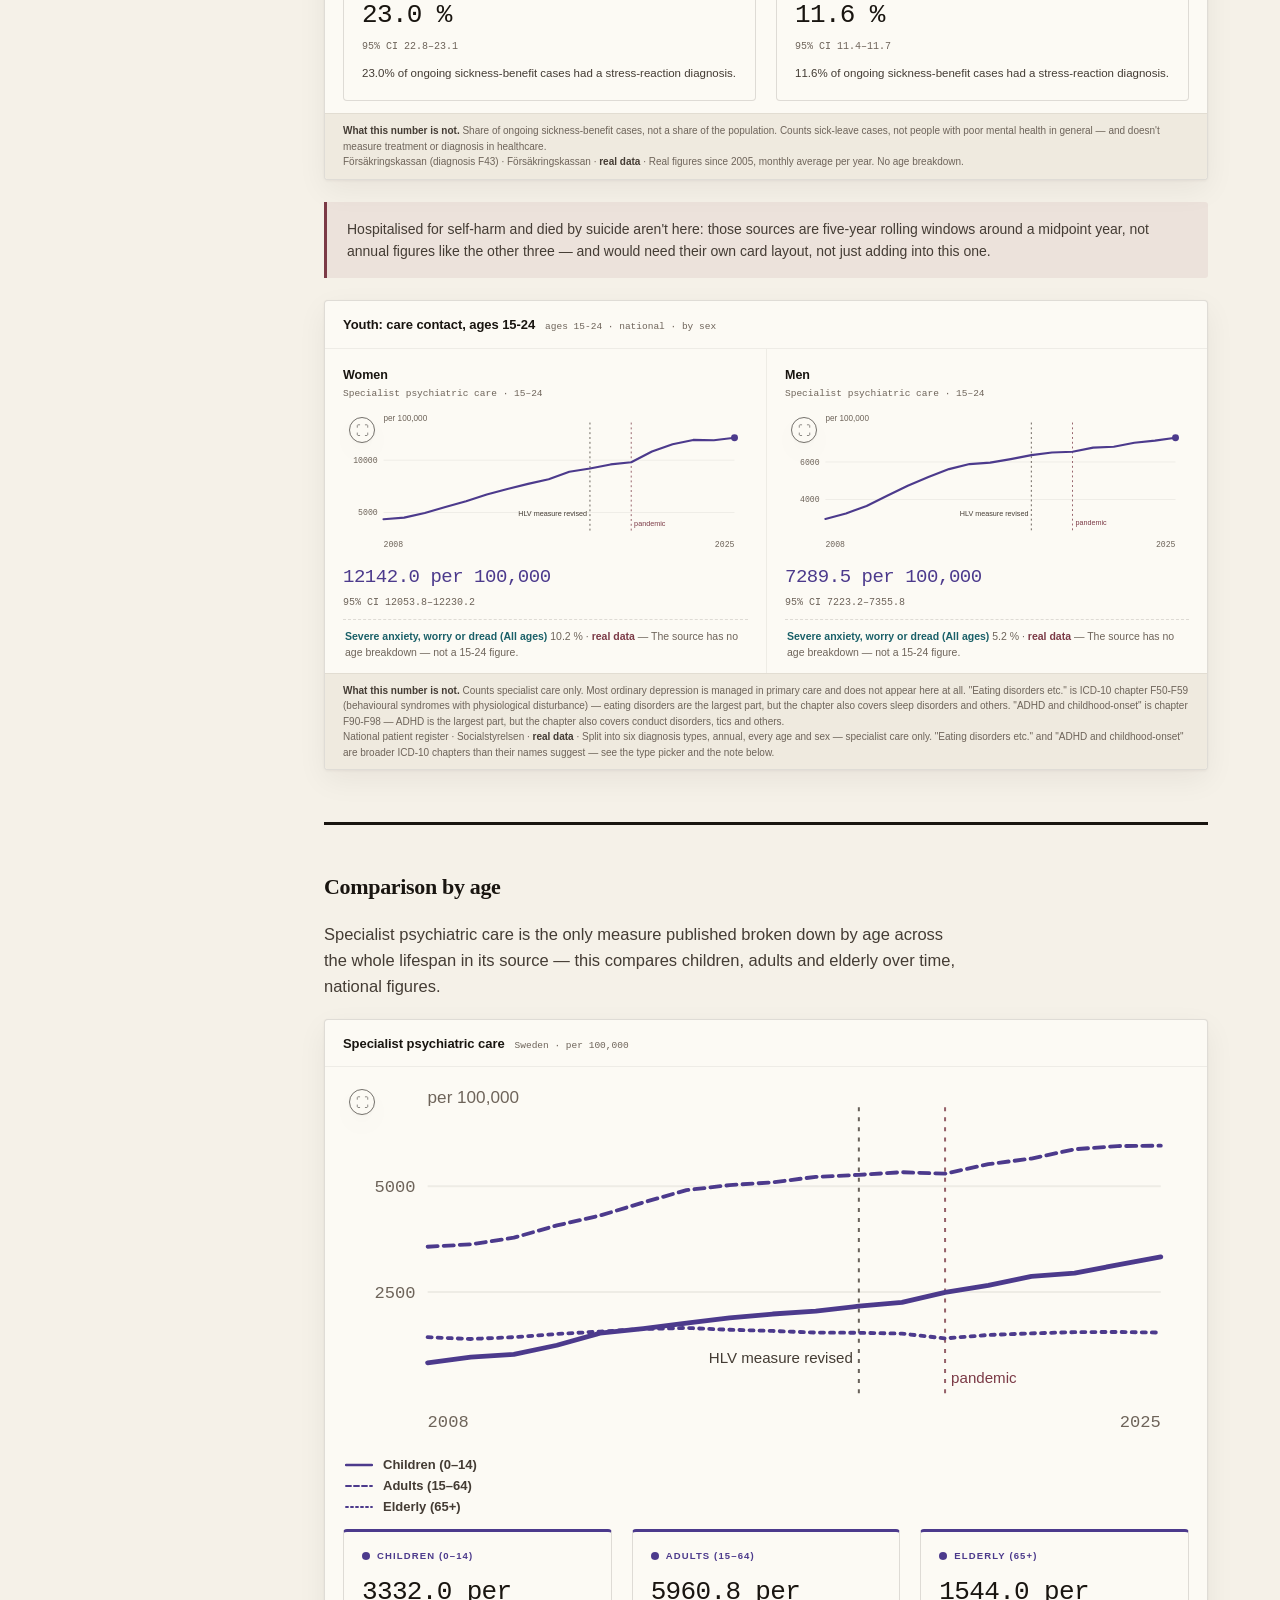
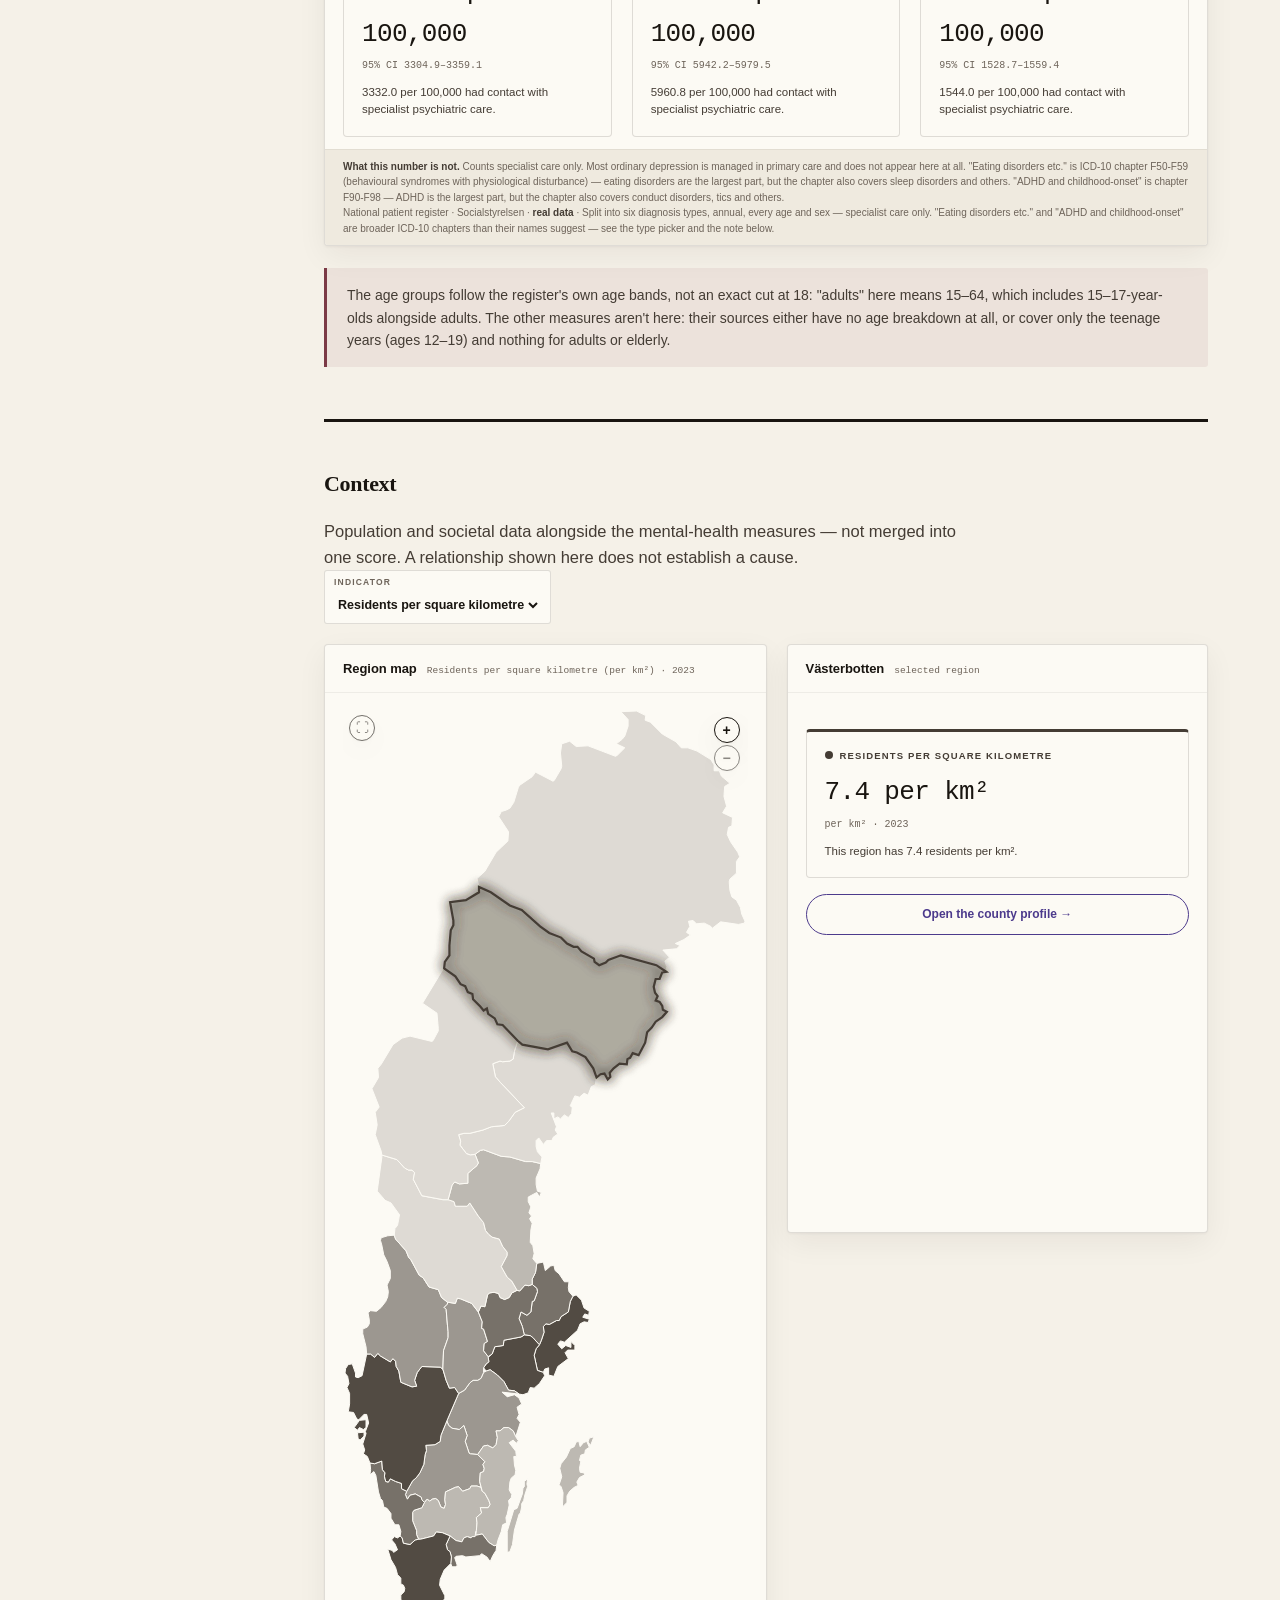
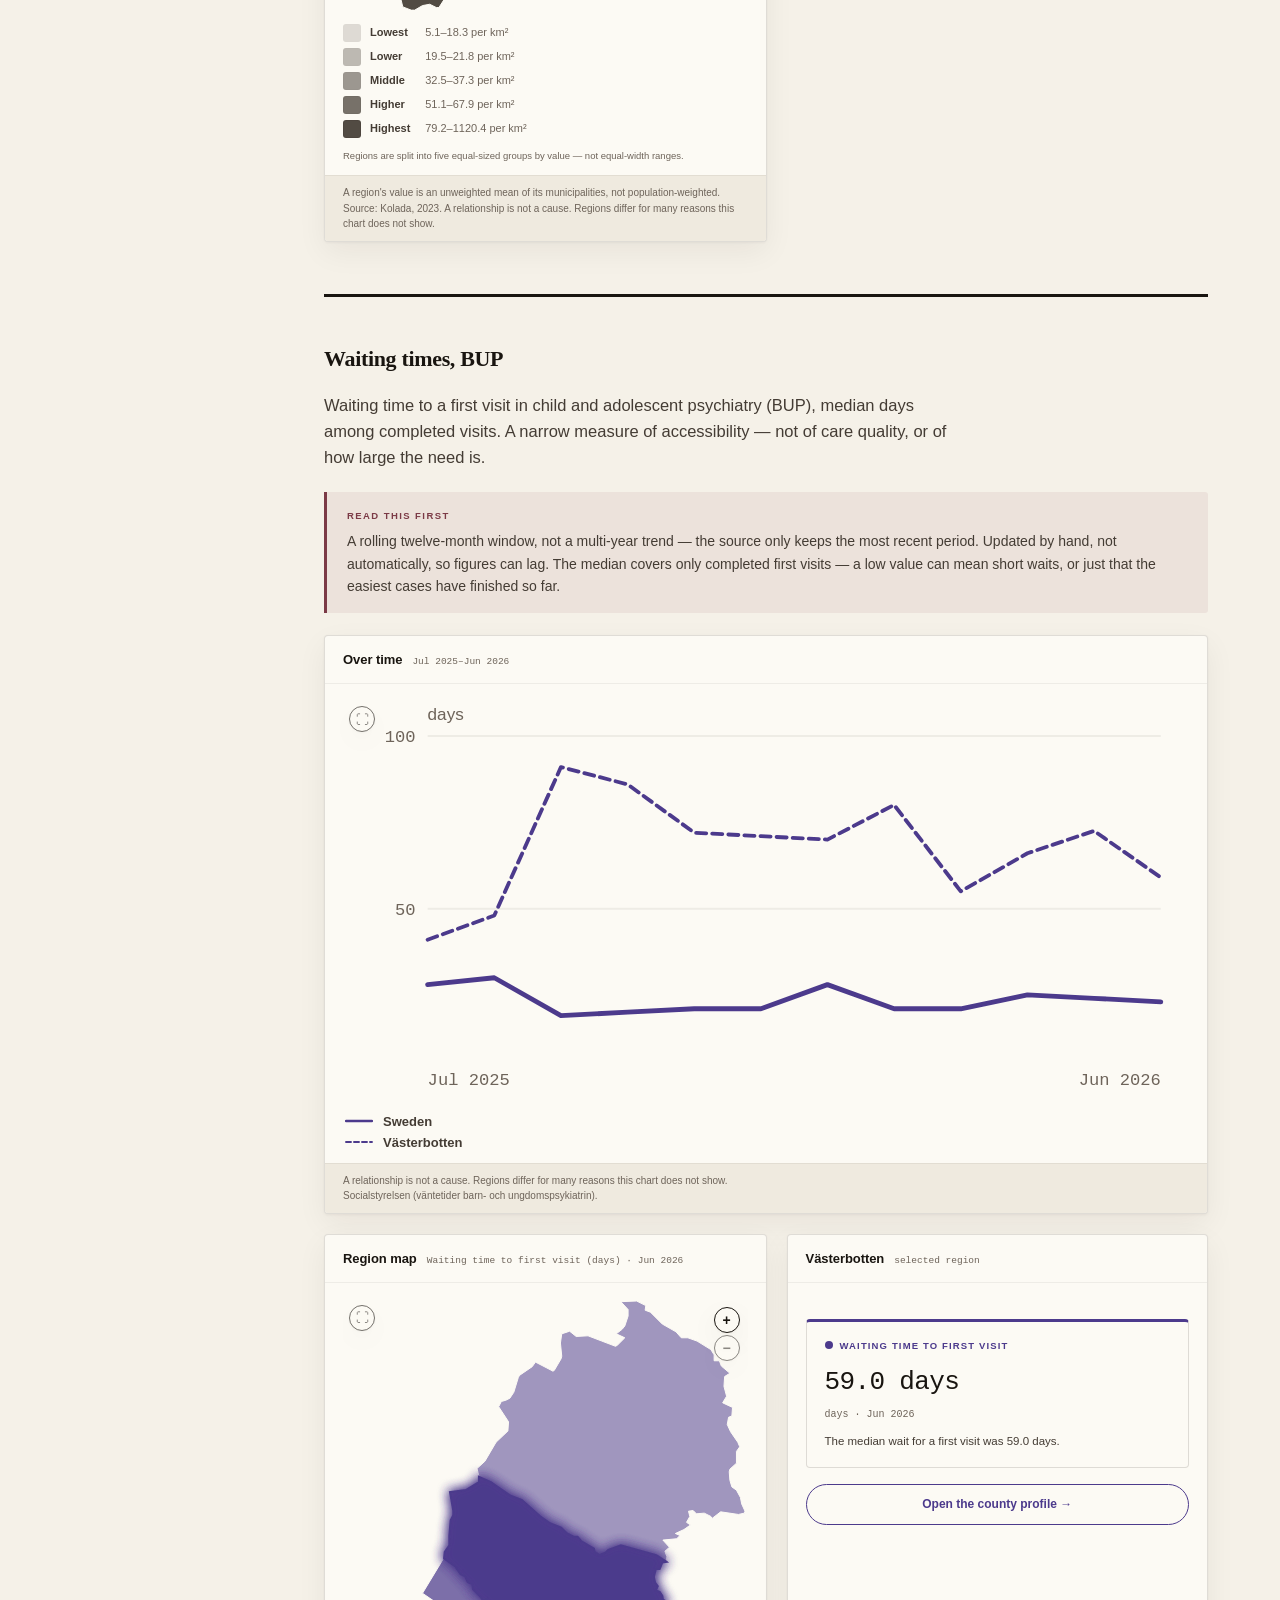
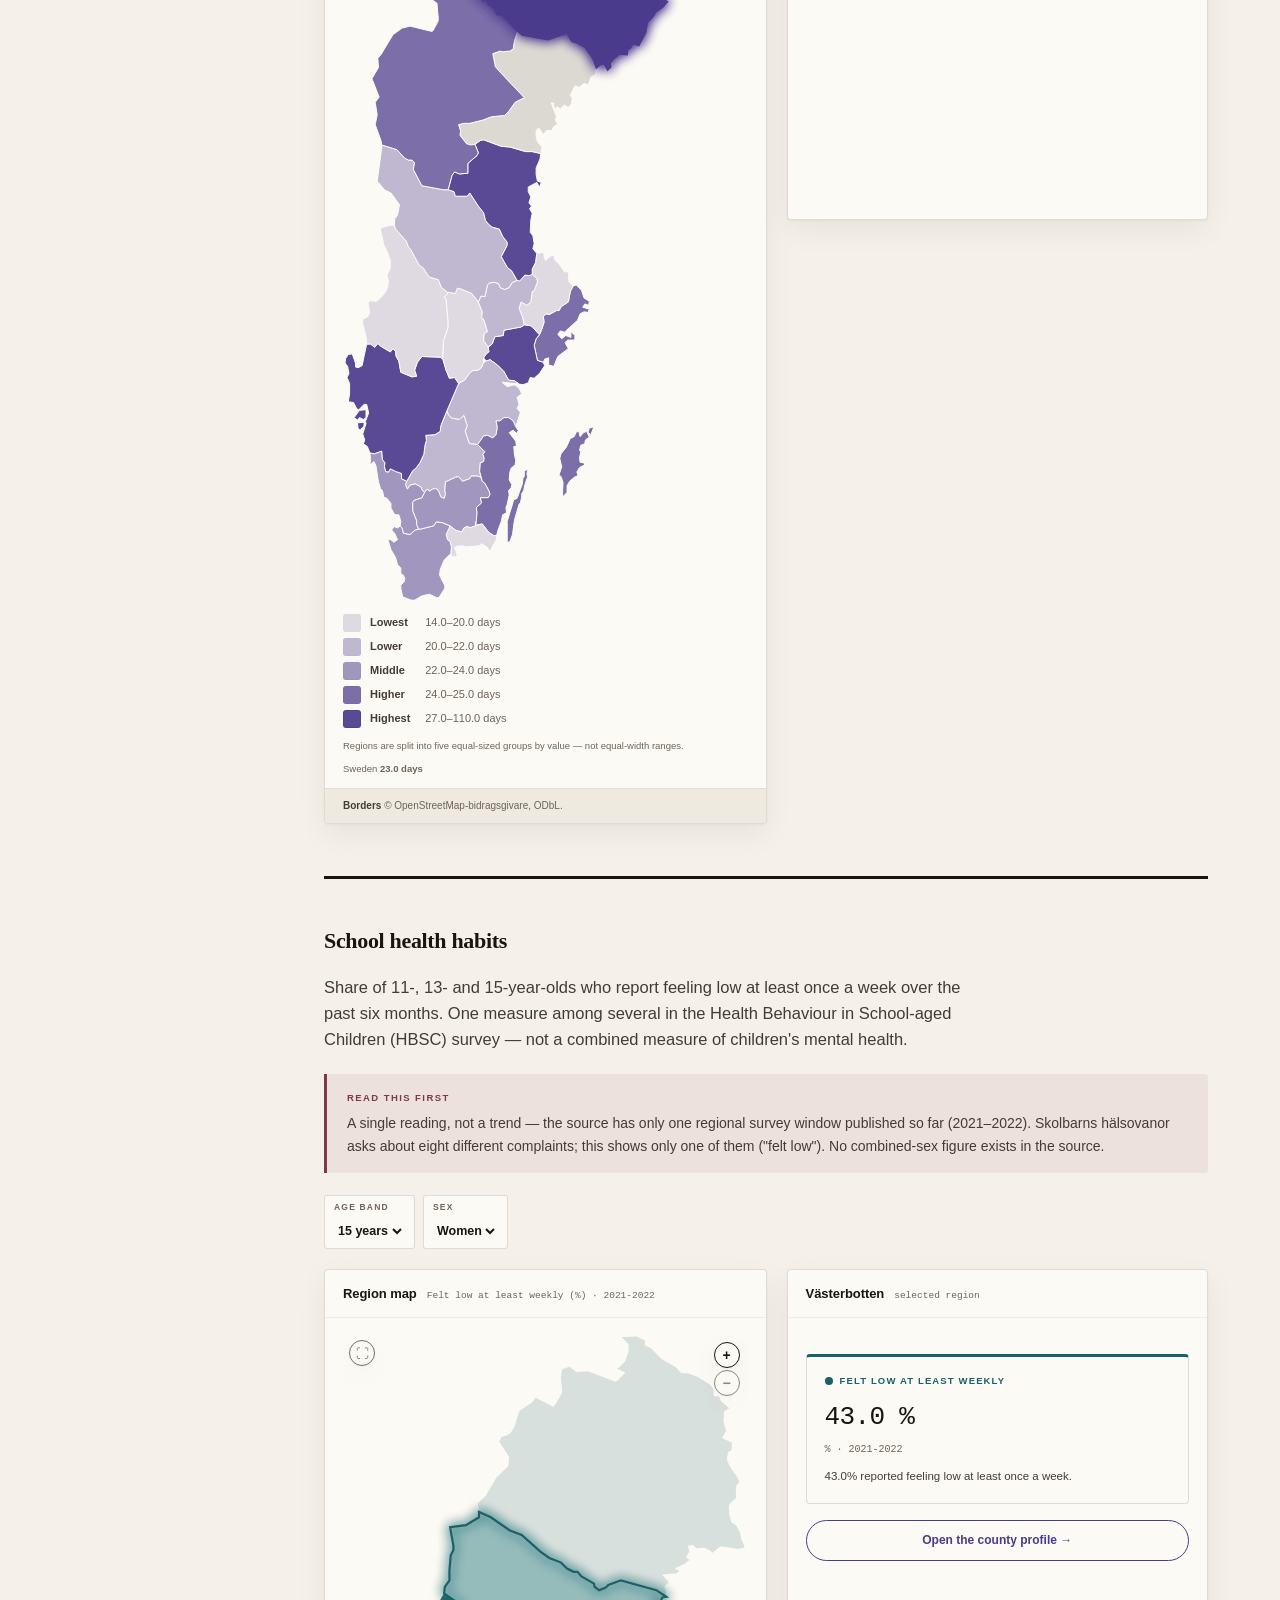
==== commit f3d5c539: "Compact tuple rows for real_psych.js/real_lakemedel.js (19MB -> 5.8MB) The diagnosis/medication type" ====
--- a/kurvan.html
+++ b/kurvan.html
@@ -3,15 +3,15 @@
 <meta name="viewport" content="width=device-width, initial-scale=1">
 <title>Kurvan</title>
 
-<link rel="stylesheet" href="kurvan.css?v=38">
+<link rel="stylesheet" href="kurvan.css?v=39">
 
 <div id="synth"></div>
 <div id="app"></div>
 
-<script src="js/data.js?v=38"></script>
-<script src="js/lang.js?v=38"></script>
-<script src="js/state.js?v=38"></script>
-<script src="js/charts.js?v=38"></script>
-<script src="js/real_policy_news.js?v=38"></script>
-<script src="js/views.js?v=38"></script>
-<script src="js/shell.js?v=38"></script>
+<script src="js/data.js?v=39"></script>
+<script src="js/lang.js?v=39"></script>
+<script src="js/state.js?v=39"></script>
+<script src="js/charts.js?v=39"></script>
+<script src="js/real_policy_news.js?v=39"></script>
+<script src="js/views.js?v=39"></script>
+<script src="js/shell.js?v=39"></script>
--- a/kurvan.css
+++ b/kurvan.css
@@ -59,6 +59,15 @@
    via button{font:inherit} below) by 22%. No existing step equals 16px, so
    restoring the original value here rather than adding a token nothing
    else needs yet. */
+/* overflow-x:CLIP, not hidden: `hidden` on html/body makes the browser treat
+   that element as its own scroll container, which is a well-documented way
+   to silently break position:sticky on every descendant (.sidebar below,
+   the sticky #synth banner too) — the sticky containing-block calculation
+   gets computed against the wrong scroller. `clip` prevents the same
+   horizontal overflow visually without establishing a scroll container, so
+   it doesn't have that side effect. This whole html,body rule (and its
+   overflow-x:hidden) didn't exist before the mobile-view branch merged in
+   — it's new, not a design choice worth preserving as-is. */
 html,body{width:100%;margin:0;padding:0;overflow-x:clip}
 body{background:var(--paper);color:var(--ink);font-family:var(--sans);font-size:16px;line-height:1.6;-webkit-font-smoothing:antialiased}
 .tnum{font-variant-numeric:tabular-nums}
@@ -397,6 +406,31 @@
   border-radius:4px;padding:7px 10px;font-family:var(--sans);font-size:11.5px;
   line-height:1.5;box-shadow:var(--shadow);max-width:240px;
 }
+/* Click-pinned state (shell.js's pinTip()) — holds a full .rstat card
+   (readoutCardHTML(), same markup full-screen mode's own click readout
+   already uses) instead of #tiletip's own plain hover sentence. .rstat
+   already draws its own background/border/padding, so #tiletip's outer
+   box is reset to a bare positioning wrapper here — without this, a card
+   would sit inside a second, redundant card. max-width widened to match
+   #chartFsReadout .rstat's own 280px (kurvan.css, full-screen section) —
+   240px was sized for a short hover sentence, not a title/value/CI stack. */
+/* position:absolute (document-relative) instead of the base rule's fixed
+   (viewport-relative) — shell.js's positionTip() bakes the scroll offset
+   at pin time into left/top for exactly this reason, so the card scrolls
+   along with the page and the point it's about, rather than staying
+   frozen over the viewport or having to be re-positioned on every scroll
+   event. Still safe from a card's own overflow clipping it the same way
+   the base rule's comment above already explains: #tiletip is appended
+   straight to <body>, never nested inside a chart card, so it's never
+   actually a descendant of anything that could clip it.
+   z-index dropped below #synth's sticky banner (100): the base rule's 200
+   only ever had to clear ordinary page content, because the hover tip
+   never leaves the neighbourhood of the mouse. The pinned card now
+   travels with the document, so scrolling can carry it up underneath
+   the banner's fixed on-screen position — it should duck behind the
+   banner there like every other bit of page content does, not paint
+   over it. */
+#tiletip.pinned{position:absolute;z-index:90;background:none;border:none;box-shadow:none;padding:0;max-width:280px}
 /* Five-tier map legend, matching chorMap()'s own 5-step fill exactly —
    each row is a plain word ("Lowest"..."Highest") plus its real number
    range, not bare numbers alone. Swatches sized up from the old 11x11px
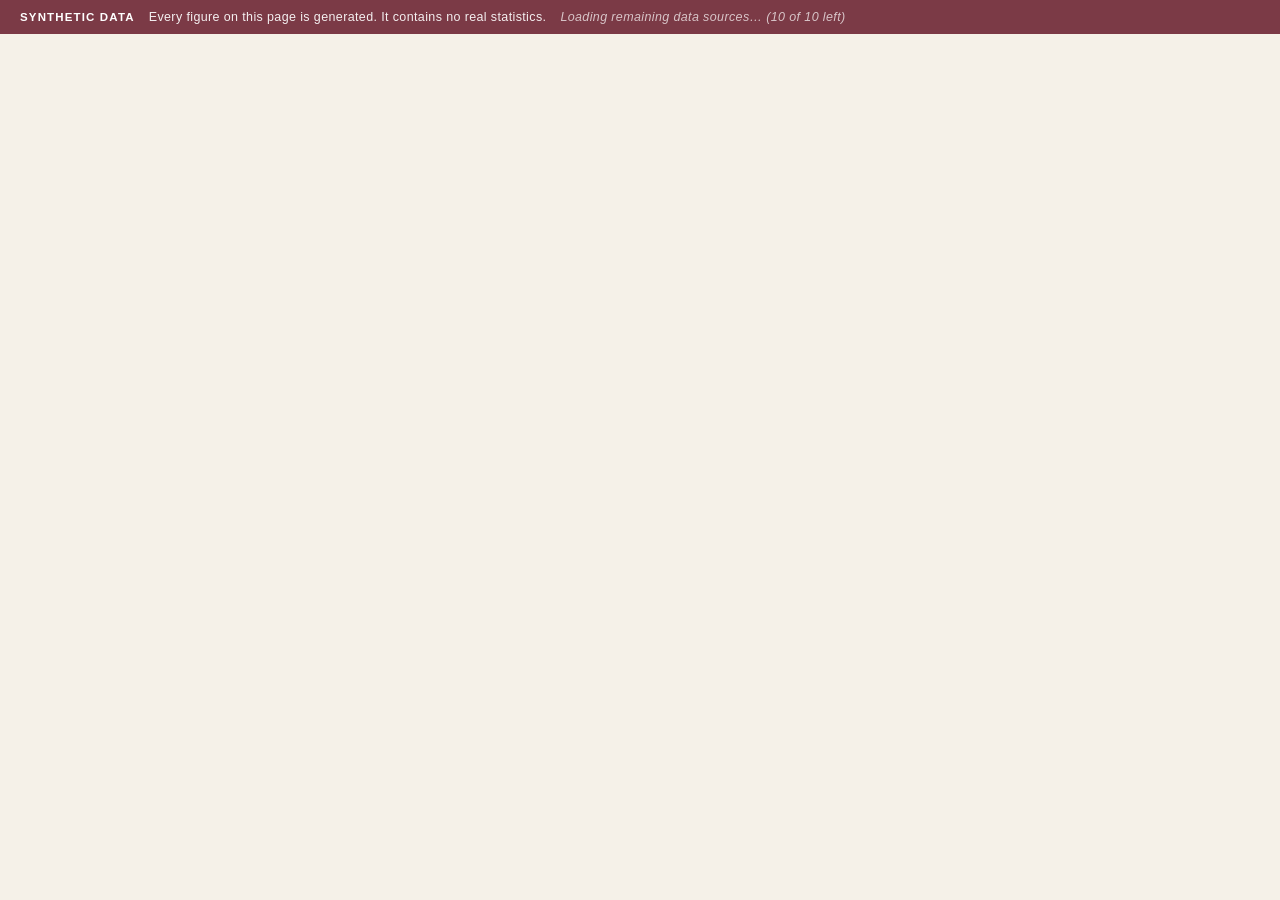
==== commit 0d8e08b8: "Add UHE logo badge to the masthead, linking to its uu.se page Same lockup as the sibling Swedish Chi" ====
--- a/kurvan.html
+++ b/kurvan.html
@@ -3,15 +3,15 @@
 <meta name="viewport" content="width=device-width, initial-scale=1">
 <title>Kurvan</title>
 
-<link rel="stylesheet" href="kurvan.css?v=39">
+<link rel="stylesheet" href="kurvan.css?v=42">
 
 <div id="synth"></div>
 <div id="app"></div>
 
-<script src="js/data.js?v=39"></script>
-<script src="js/lang.js?v=39"></script>
-<script src="js/state.js?v=39"></script>
-<script src="js/charts.js?v=39"></script>
-<script src="js/real_policy_news.js?v=39"></script>
-<script src="js/views.js?v=39"></script>
-<script src="js/shell.js?v=39"></script>
+<script src="js/data.js?v=42"></script>
+<script src="js/lang.js?v=42"></script>
+<script src="js/state.js?v=42"></script>
+<script src="js/charts.js?v=42"></script>
+<script src="js/real_policy_news.js?v=42"></script>
+<script src="js/views.js?v=42"></script>
+<script src="js/shell.js?v=42"></script>
--- a/kurvan.css
+++ b/kurvan.css
@@ -67,7 +67,9 @@
    horizontal overflow visually without establishing a scroll container, so
    it doesn't have that side effect. This whole html,body rule (and its
    overflow-x:hidden) didn't exist before the mobile-view branch merged in
-   — it's new, not a design choice worth preserving as-is. */
+   — it's new, not a design choice worth preserving as-is. code-optimisation
+   independently made the same clip fix with no comment; master's landed
+   first and is kept as-is. */
 html,body{width:100%;margin:0;padding:0;overflow-x:clip}
 body{background:var(--paper);color:var(--ink);font-family:var(--sans);font-size:16px;line-height:1.6;-webkit-font-smoothing:antialiased}
 .tnum{font-variant-numeric:tabular-nums}
@@ -88,6 +90,14 @@
 }
 #synth b{font-weight:800;letter-spacing:.1em;text-transform:uppercase;font-size:var(--fs-4)}
 #synth span{opacity:.92}
+/* Shown only while loadRealSourcesLazily() (shell.js) still has one or more
+   of the 9 js/data/*.js files in flight — a visually distinct sub-line
+   (italic, pulsing) so the banner's main message doesn't read as a
+   finished, stable fact while it's still actively changing underneath it.
+   The pulse is real animation, not a JS-driven interval, so the site-wide
+   prefers-reduced-motion rule below already neutralises it for free. */
+#synth .loadingsub{opacity:.7;font-style:italic;animation:synthpulse 1.6s ease-in-out infinite}
+@keyframes synthpulse{0%,100%{opacity:.5}50%{opacity:.95}}
 
 /* 22px literal — no exact --sp-* step (nearest are 20/24), same rounding
    issue as #synth above. */
@@ -136,6 +146,16 @@
 .tools{margin-left:auto;display:flex;gap:10px;align-items:center}
 .tools button{background:none;border:1.5px solid var(--ink);border-radius:999px;font-size:var(--fs-4);font-weight:650;color:var(--ink);cursor:pointer;padding:6px var(--sp-5)}
 .tools button:hover,.tools button:focus-visible{background:var(--ink);color:var(--paper)}
+/* UHE's mark is set in near-black text on a transparent PNG — legible on
+   .surface in light mode but not against dark mode's near-black --surface,
+   so it gets its own fixed white chip rather than inheriting the theme
+   (the sibling Observatory site does the same for the same reason). Sized
+   a step above the pill buttons beside it (36px vs. their ~25px) so the
+   wordmark's own subtitle line is actually readable, not the taller
+   .mark/.word lockup on the other side of the masthead. */
+.uhe-badge{display:flex;align-items:center;padding-right:14px;margin-right:4px;border-right:1.5px solid var(--hair)}
+.uhe-badge img{display:block;height:36px;width:auto;background:#fff;border-radius:6px;padding:4px 7px}
+.uhe-badge:hover,.uhe-badge:focus-visible{opacity:.8}
 .stamp{font-family:var(--mono);font-size:9.5px;color:var(--ink-3);margin-top:14px}
 
 main{padding:32px 0 10px}
@@ -246,7 +266,18 @@
 .src b{color:var(--ink-2);font-weight:650}
 
 /* --- läget --- */
-.hero{max-width:72ch}
+/* The landing tab's own "what is this / how to use it" orientation block,
+   above the headline — deliberately not styled like .note (oxblood
+   warning border) or .kick (oxblood label): this is calm framing, not an
+   alert, so it stays ink-toned. The crisis line inside it reuses .help
+   as-is (see kurvan.css's help/footer section below), same visual
+   language as the identical strip at the bottom of the page. */
+.intro{margin:0 0 24px}
+.intro .l{font-size:9.5px;letter-spacing:.15em;text-transform:uppercase;font-weight:700;color:var(--ink-3)}
+.intro p{font-size:14.5px;color:var(--ink-2);margin:8px 0 0;line-height:1.58;max-width:72ch}
+.intro ul{margin:12px 0 0;padding-left:18px;font-size:13.5px;color:var(--ink-2);line-height:1.55}
+.intro li{margin:0 0 4px}
+.hero{max-width:100%}
 .kick{font-size:10px;letter-spacing:.16em;text-transform:uppercase;color:var(--oxblood);font-weight:700}
 .hero h1{font-family:var(--serif);font-size:clamp(30px,5.4vw,56px);line-height:.99;margin:14px 0 0;letter-spacing:-.035em;font-weight:600;text-wrap:balance}
 .hero p{font-size:16.5px;color:var(--ink-2);margin:16px 0 0;line-height:1.58}
@@ -493,6 +524,15 @@
 }
 .fsbtn-head:hover,.fsbtn-head:focus-visible{background:var(--ink);color:var(--paper)}
 .fsbtn-head:focus-visible{outline:2px solid var(--violet);outline-offset:1px}
+/* PNG/CSV export (wireFullscreen(), shell.js) — pushed to the far right of
+   #chartFsHead (already display:flex) opposite the close button/title,
+   same toolbar-right convention as most apps. Text labels, not a single
+   glyph, since "PNG"/"CSV" isn't something a symbol reads as unambiguously
+   the way ✕ does for close — so these get the wider pill variant below
+   instead of .fsbtn-head's plain 30px circle, while still inheriting its
+   border/background/hover behaviour (both classes together on one button). */
+.chartFsActions{margin-left:auto;display:flex;gap:8px}
+.fsbtn-head-text{width:auto;border-radius:14px;padding:0 12px;font-size:11.5px;font-weight:650;letter-spacing:.02em}
 #chartFsBody{flex:1;min-height:0;display:flex;align-items:center;justify-content:center;padding:24px;overflow:auto}
 /* Charts are already width:100%;height:auto (svg{}, above) — sized
    against #chartFsBody instead of the bare viewport so the title bar and
@@ -511,6 +551,14 @@
    stopping at a bound sized for a much smaller one. */
 #chartFsBody svg.chart-svg{width:min(96vw,1900px);height:auto;max-height:100%}
 #chartFsBody svg.mapsvg.chart-svg{width:auto;height:min(84vh,1100px);max-width:96vw;max-height:100%}
+/* Karta's compare-two-maps mode fullscreens as a pair (.mapcmp — both
+   mini-maps together, wireFullscreen()'s cmpPair handling, js/shell.js),
+   not the lone-map case the rule above sizes for. .mapcmp is still its
+   own 2-column grid here (unchanged from the normal page, kurvan.css's
+   own .mapcmp rule) — these are just each half's own max bounds, roughly
+   halved from the lone-map rule above, so both fit side by side without
+   overflowing #chartFsBody's padding. */
+#chartFsBody .mapcmp svg.mapsvg.chart-svg{width:auto;height:min(70vh,760px);max-width:44vw;max-height:100%}
 /* .mapzoom{overflow:hidden} (base rule, above) is correct on the normal
    page — it keeps the CARD's own size stable while zoomed, cropping
    whatever's panned past the map's own edge instead of reflowing the rest
@@ -529,6 +577,19 @@
    same "chart's own position shouldn't matter" reasoning #chartFsClose
    already uses. */
 #chartFs.on .mapzoombtns{position:fixed;top:84px;right:24px}
+/* Karta's compare-two-maps mode fullscreens as a pair (.mapcmp — both
+   mini-maps together, wireFullscreen()'s cmpPair handling, js/shell.js):
+   the screen-pinned rule above was written for the single-map case and
+   assumes only one .mapzoombtns ever exists in here — with two, both sets
+   of +/-  buttons would land on the exact same fixed screen position,
+   visually merged into one clickable cluster that only ever actually
+   zooms whichever one happens to be on top. Each mini-map still has its
+   own card/heading here, so its own corner (the base .mapzoombtns rule,
+   position:absolute against .mapzoom) is the correct reference point
+   again, same as the normal page — this selector's extra specificity
+   (id + two classes vs id + one) wins over the rule above regardless of
+   source order. */
+#chartFs.on .mapcmp .mapzoombtns{position:absolute;top:var(--sp-3);right:var(--sp-3)}
 /* Renders a mark's data-card payload (charts.js/shell.js) as the exact
    same .rstat card the rest of the app already uses (viewKarta's side
    card, viewKon's women/men pair, ...) — .rstat/.rk/.dot/.rv/.rci/.tnum
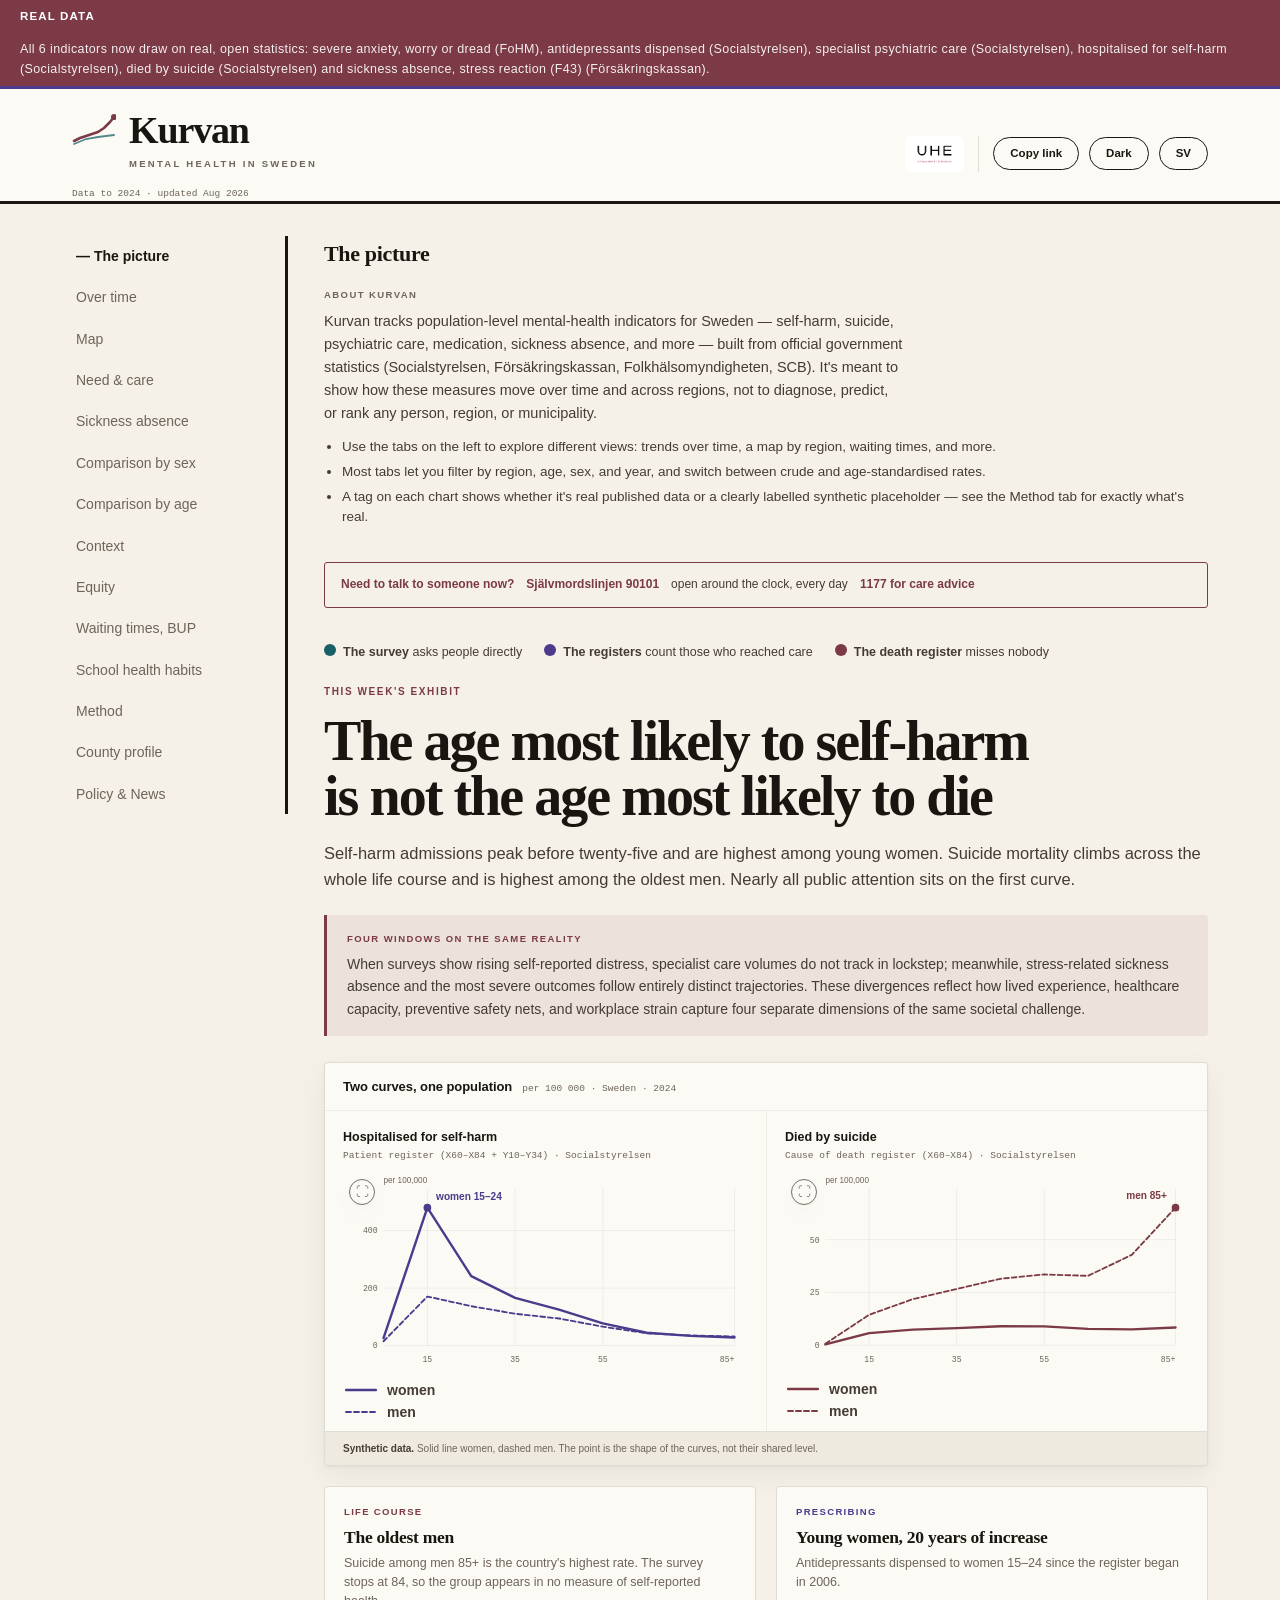
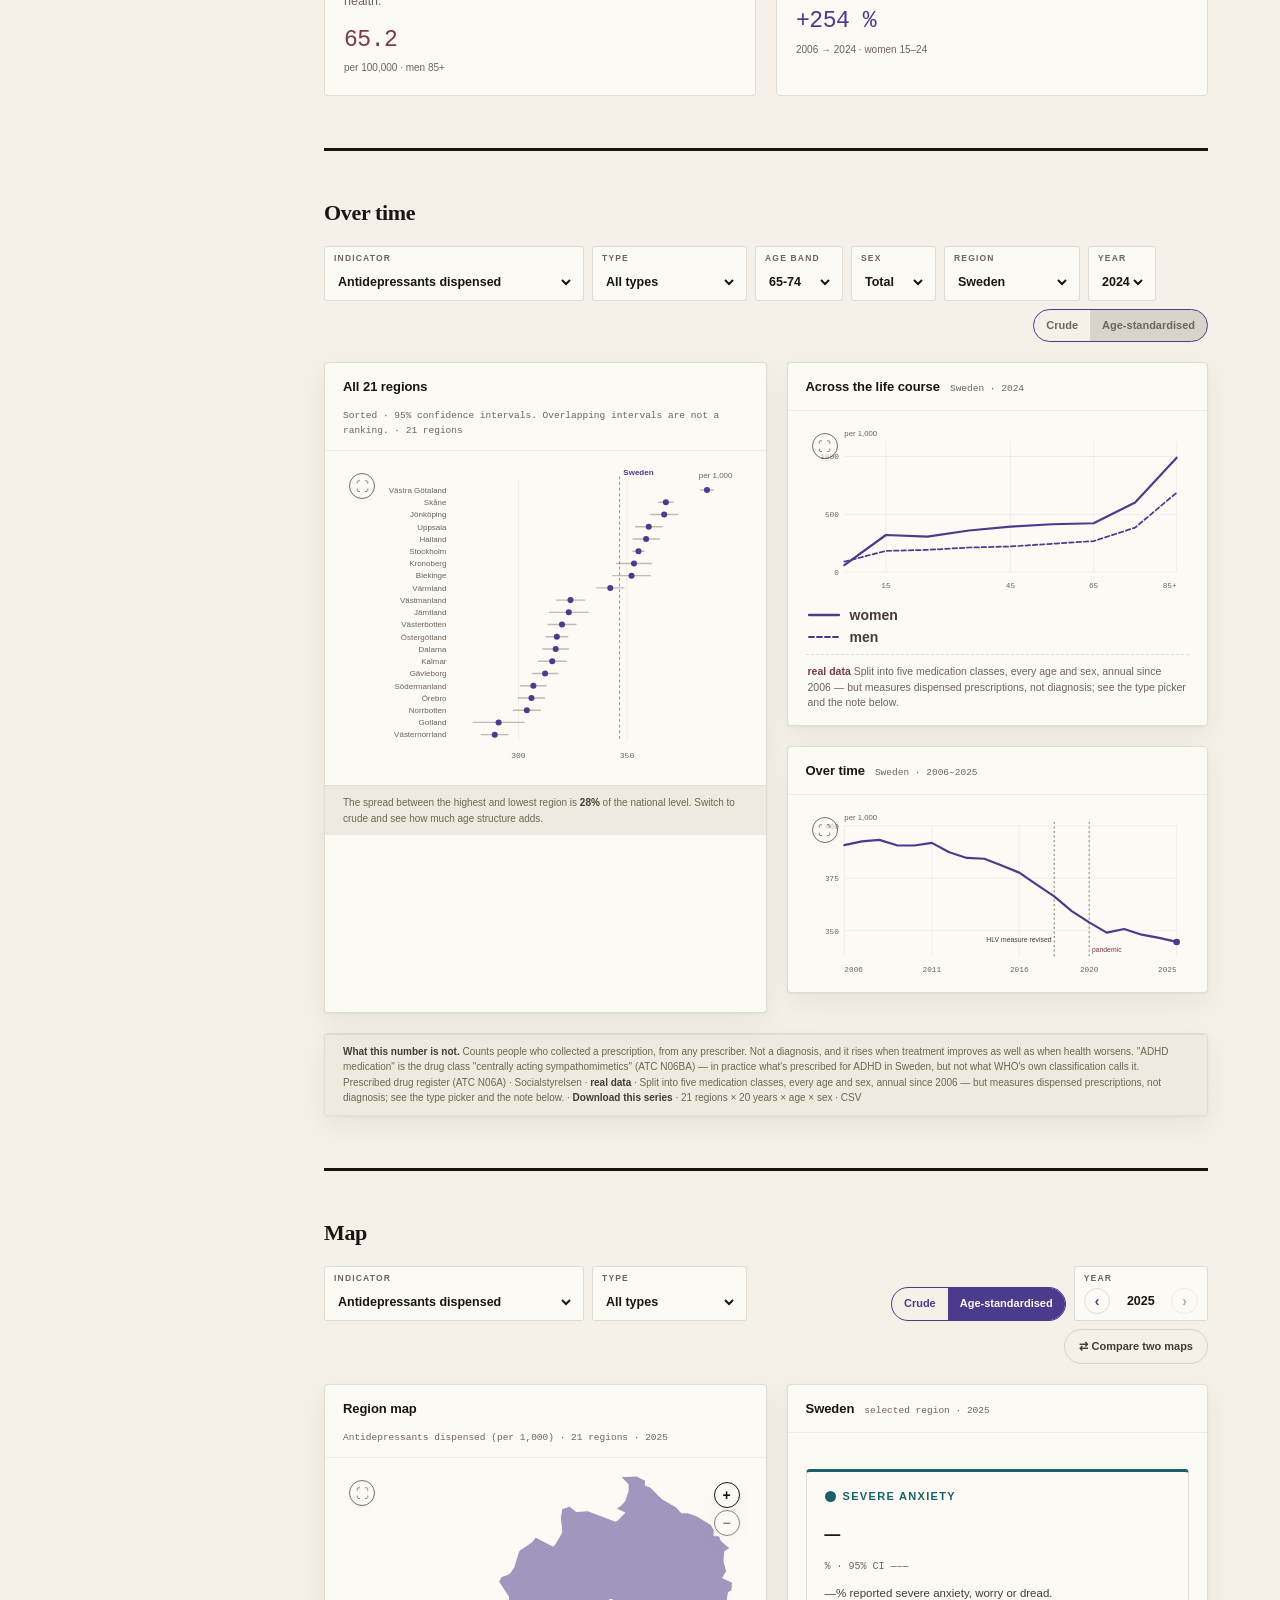
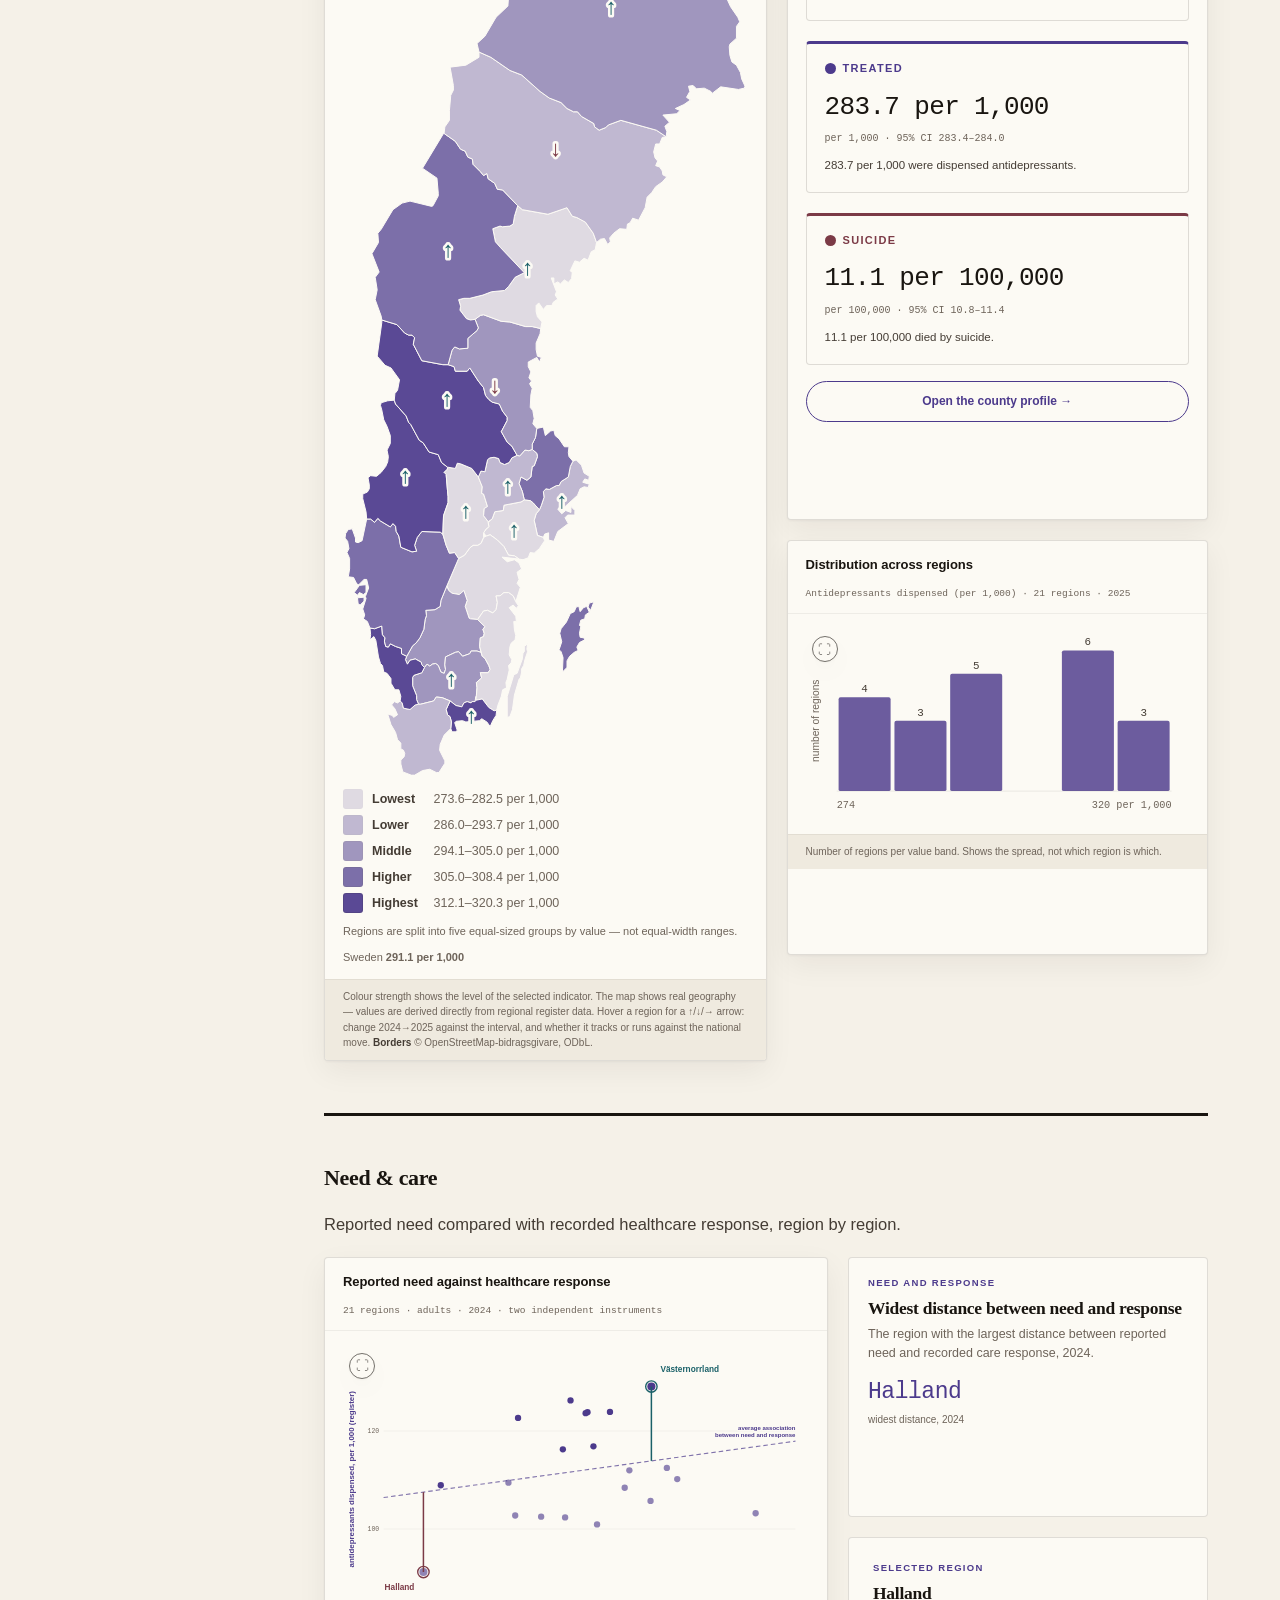
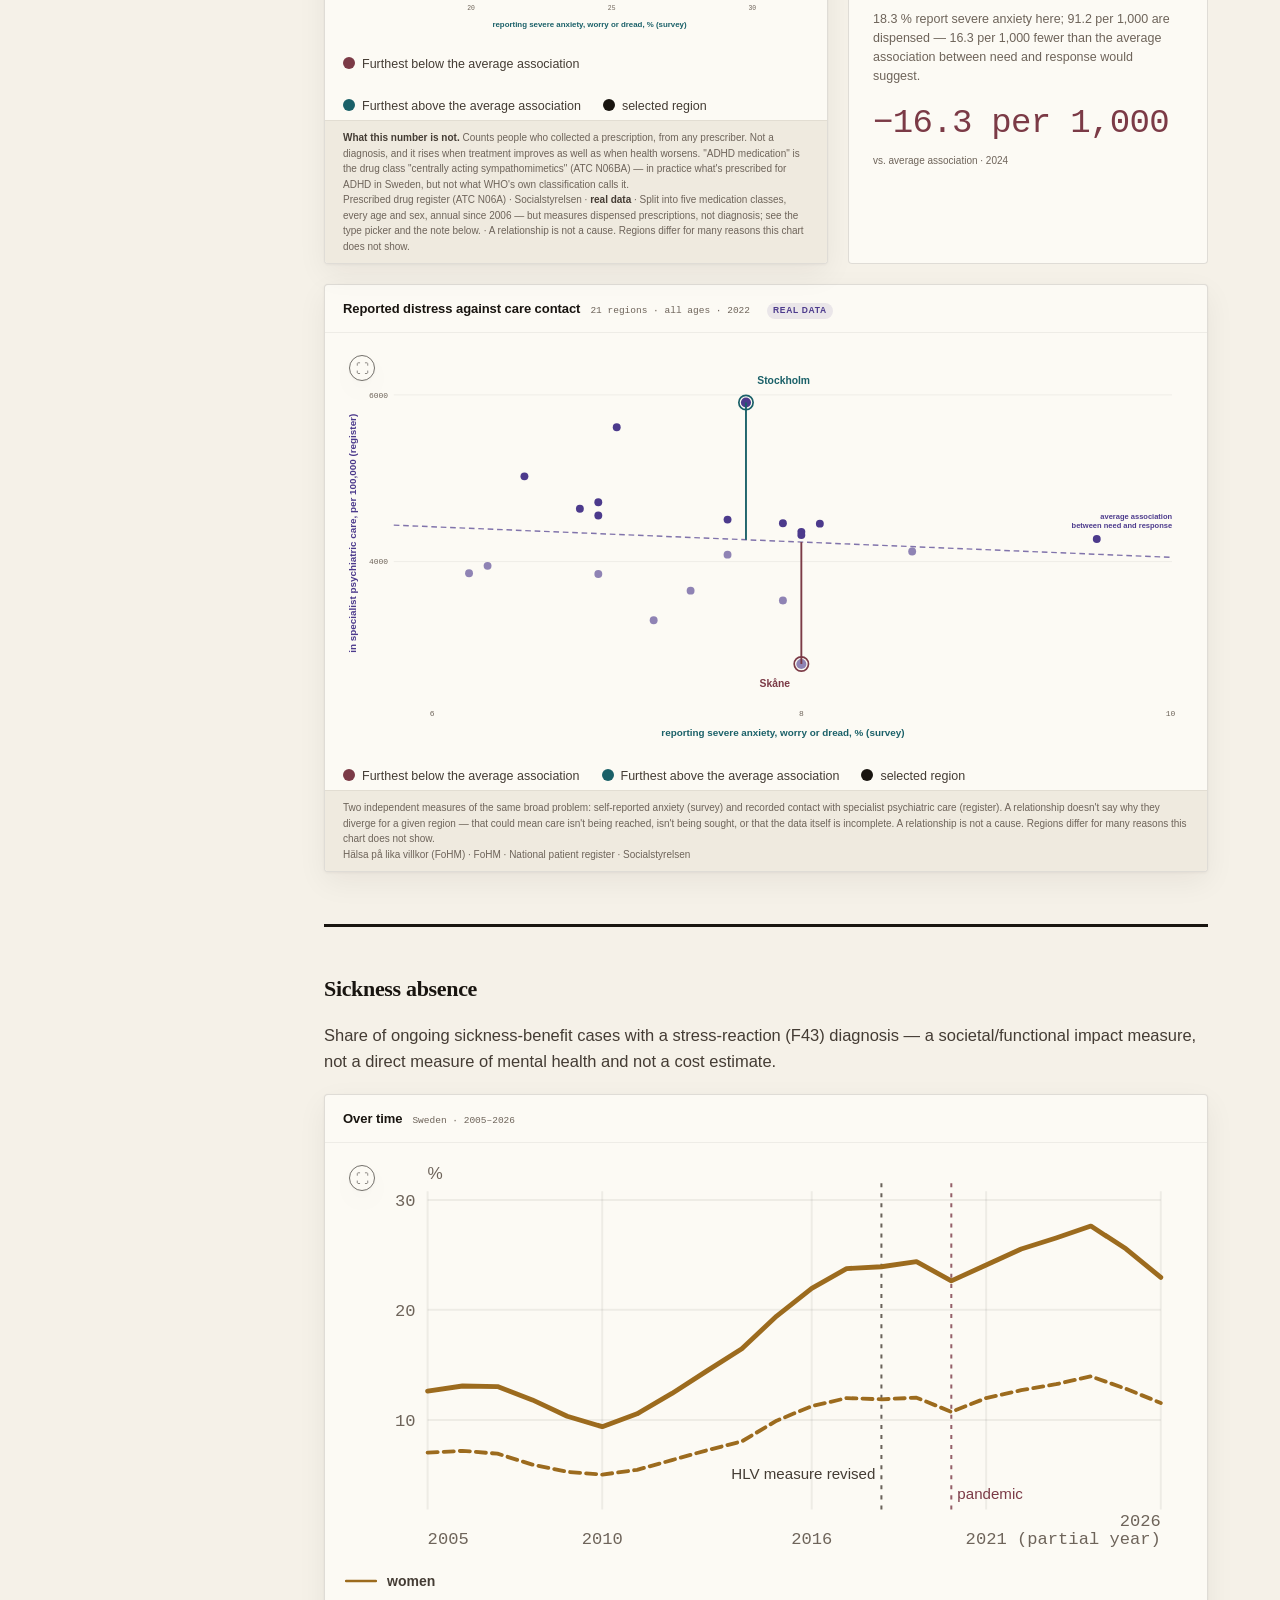
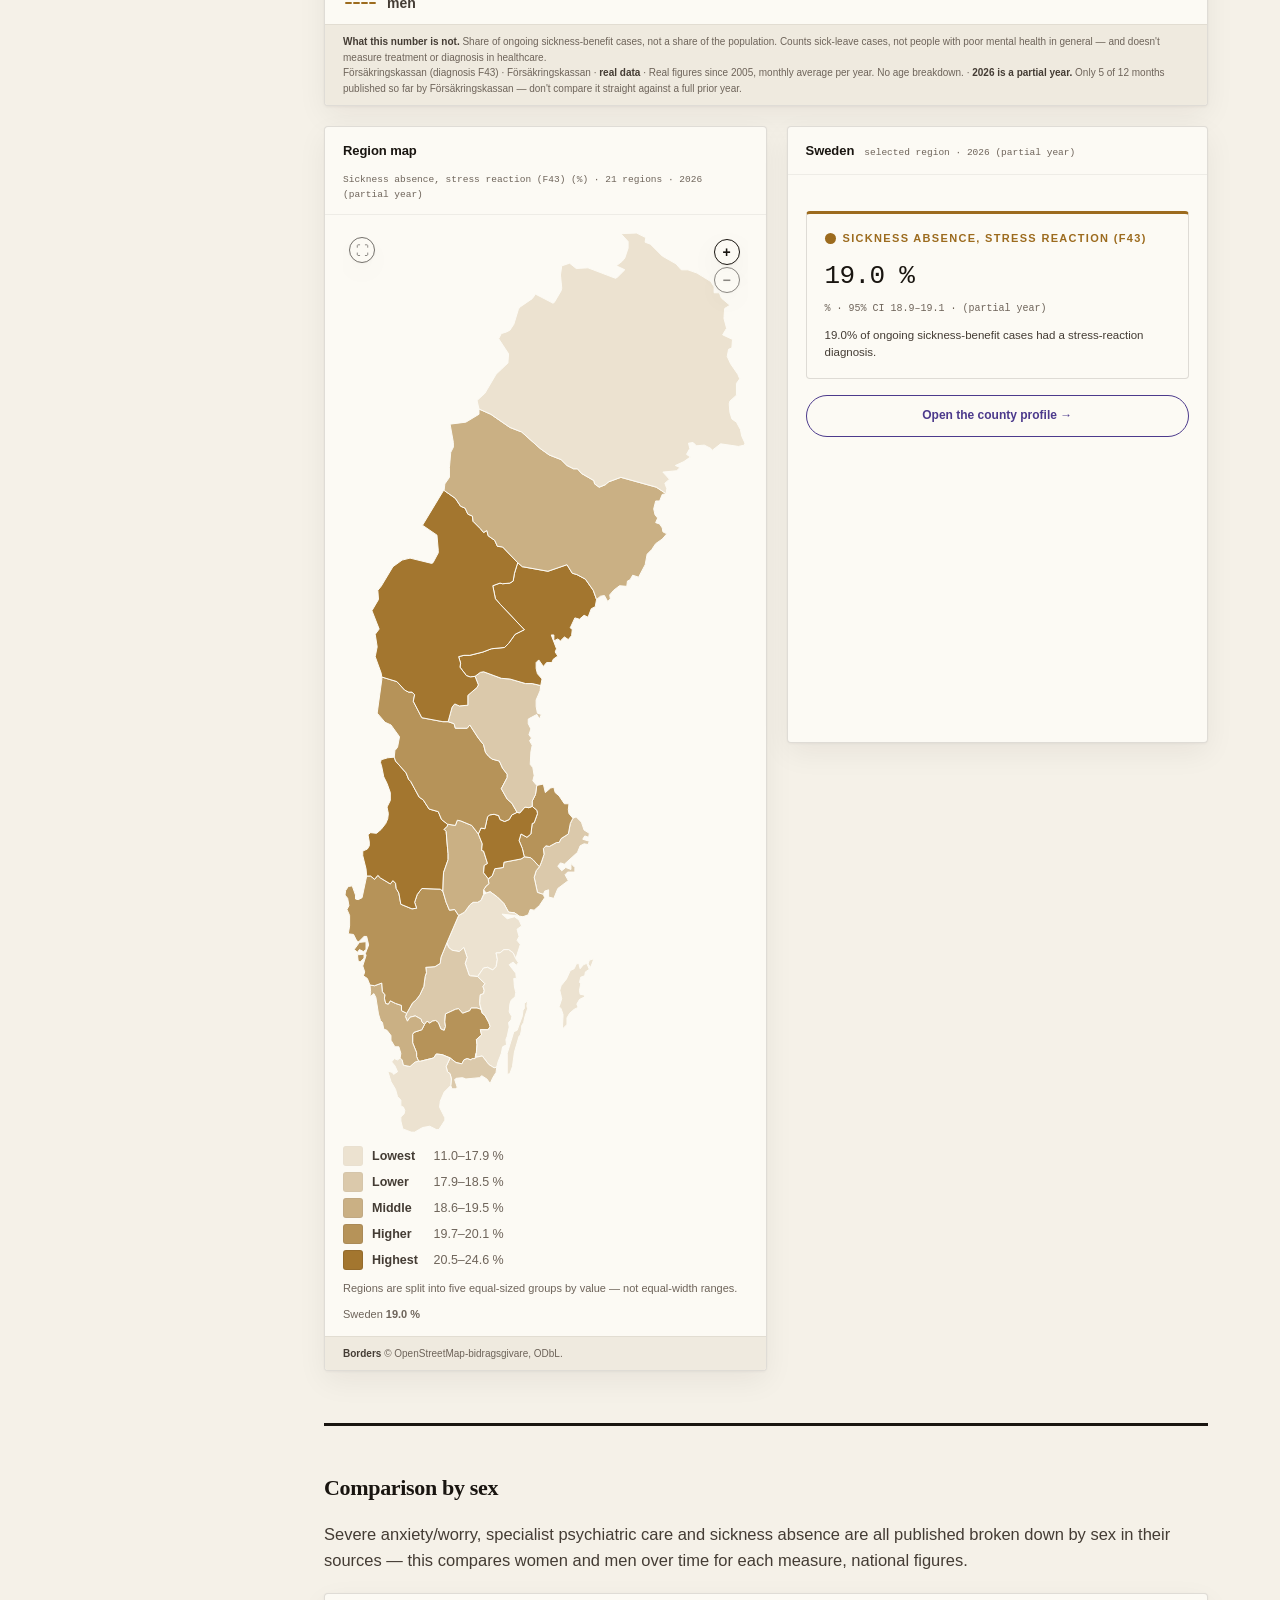
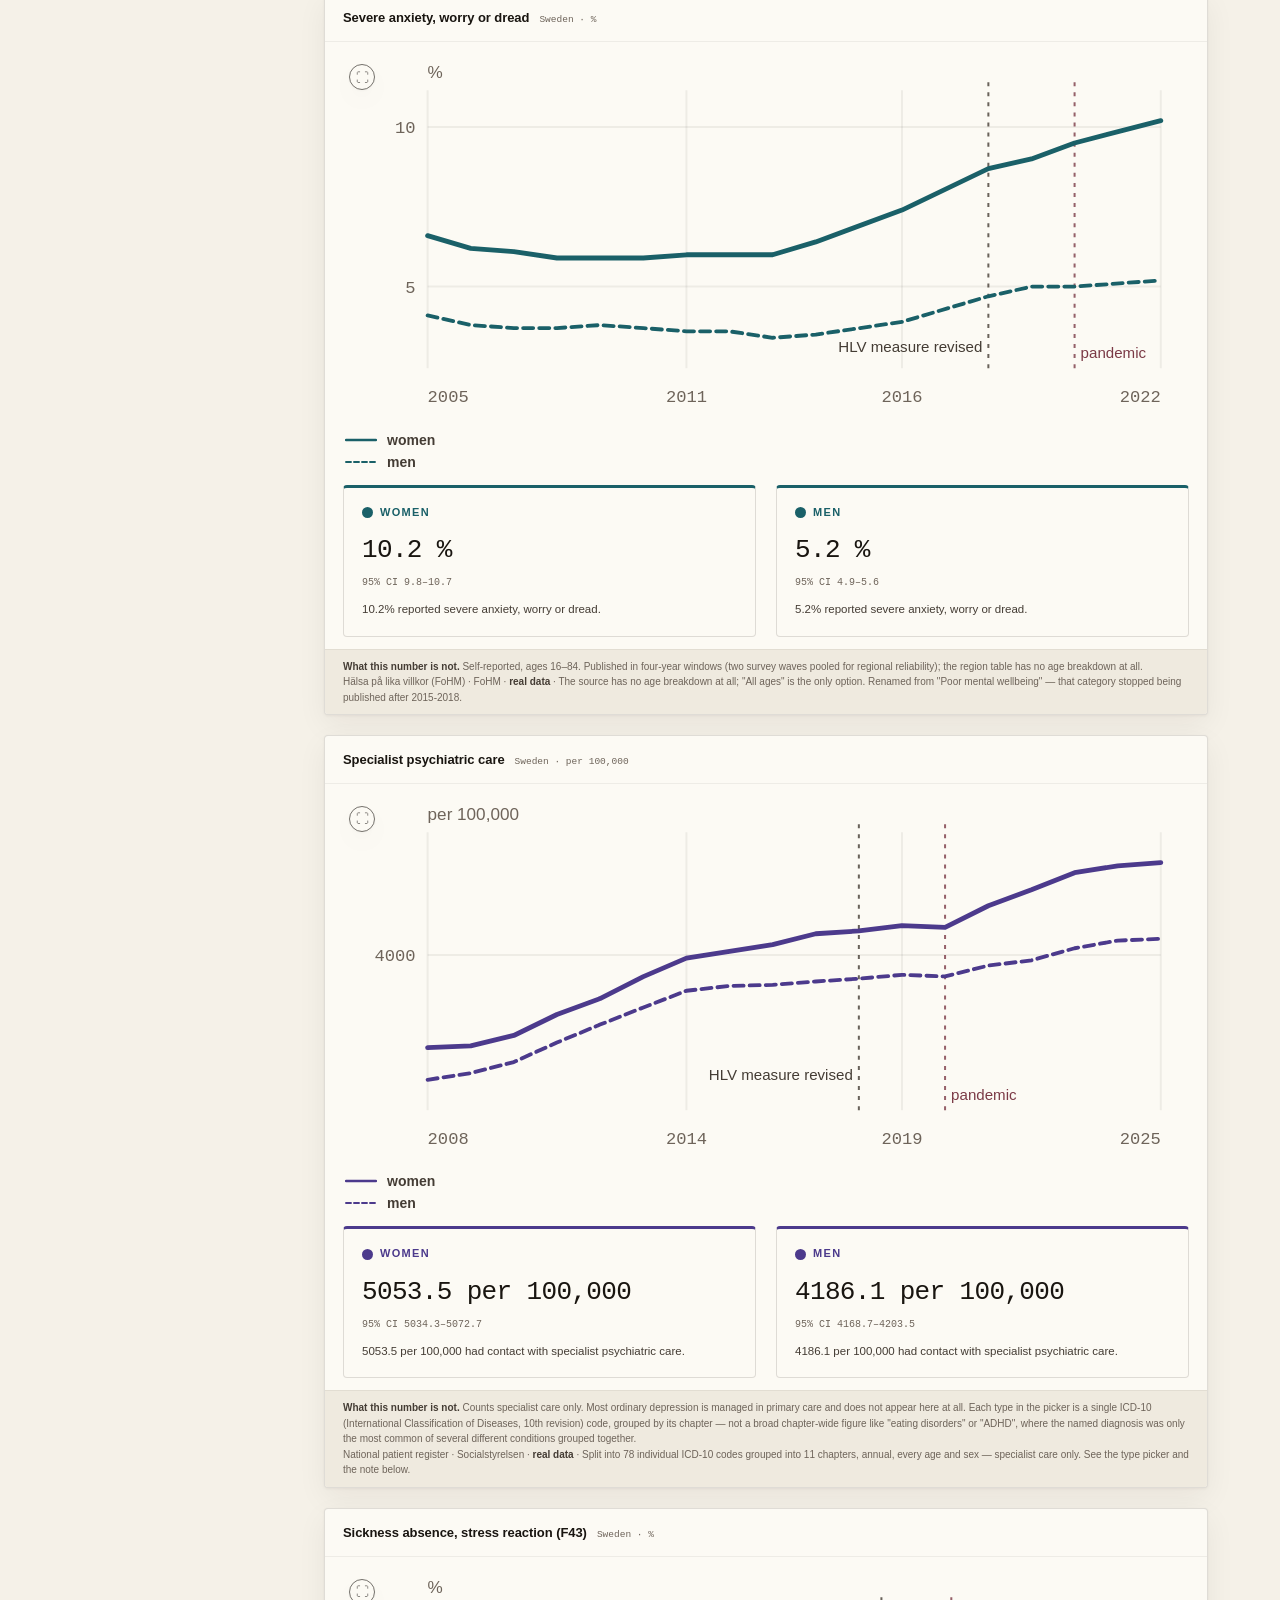
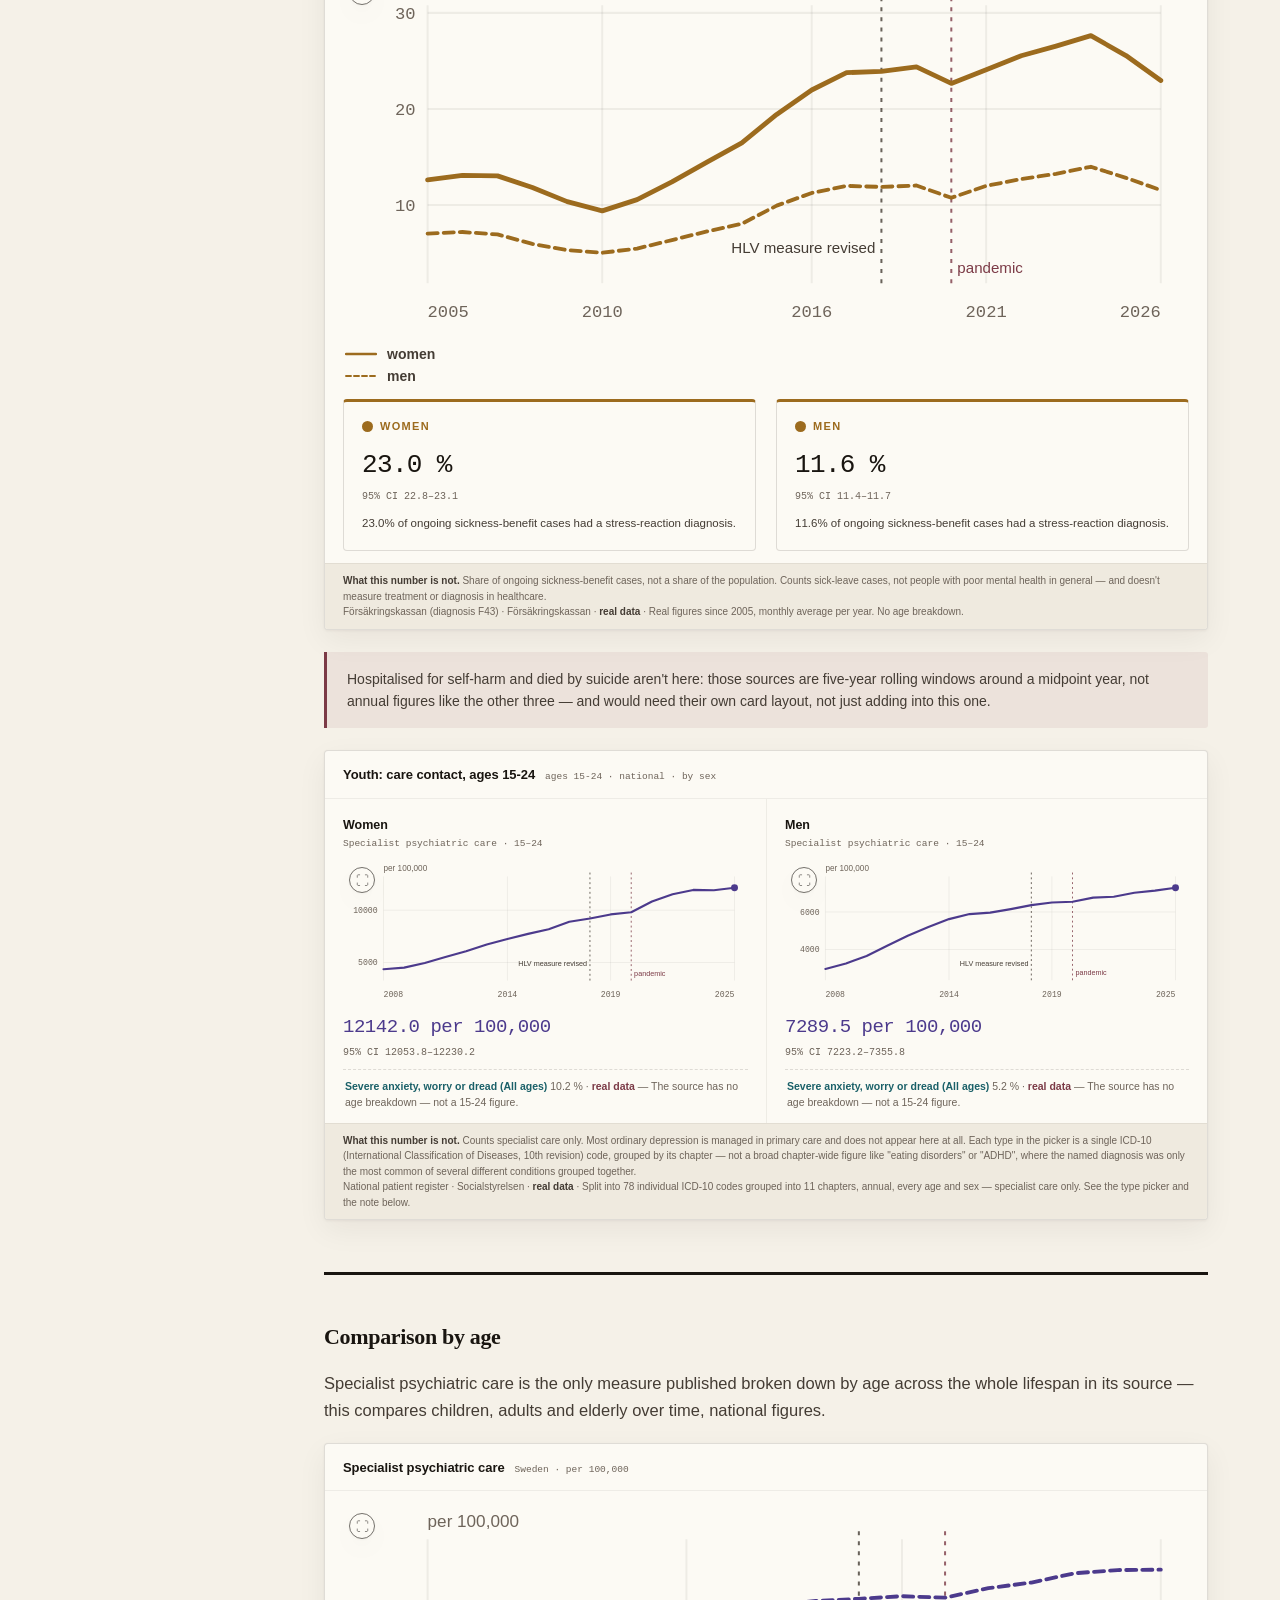
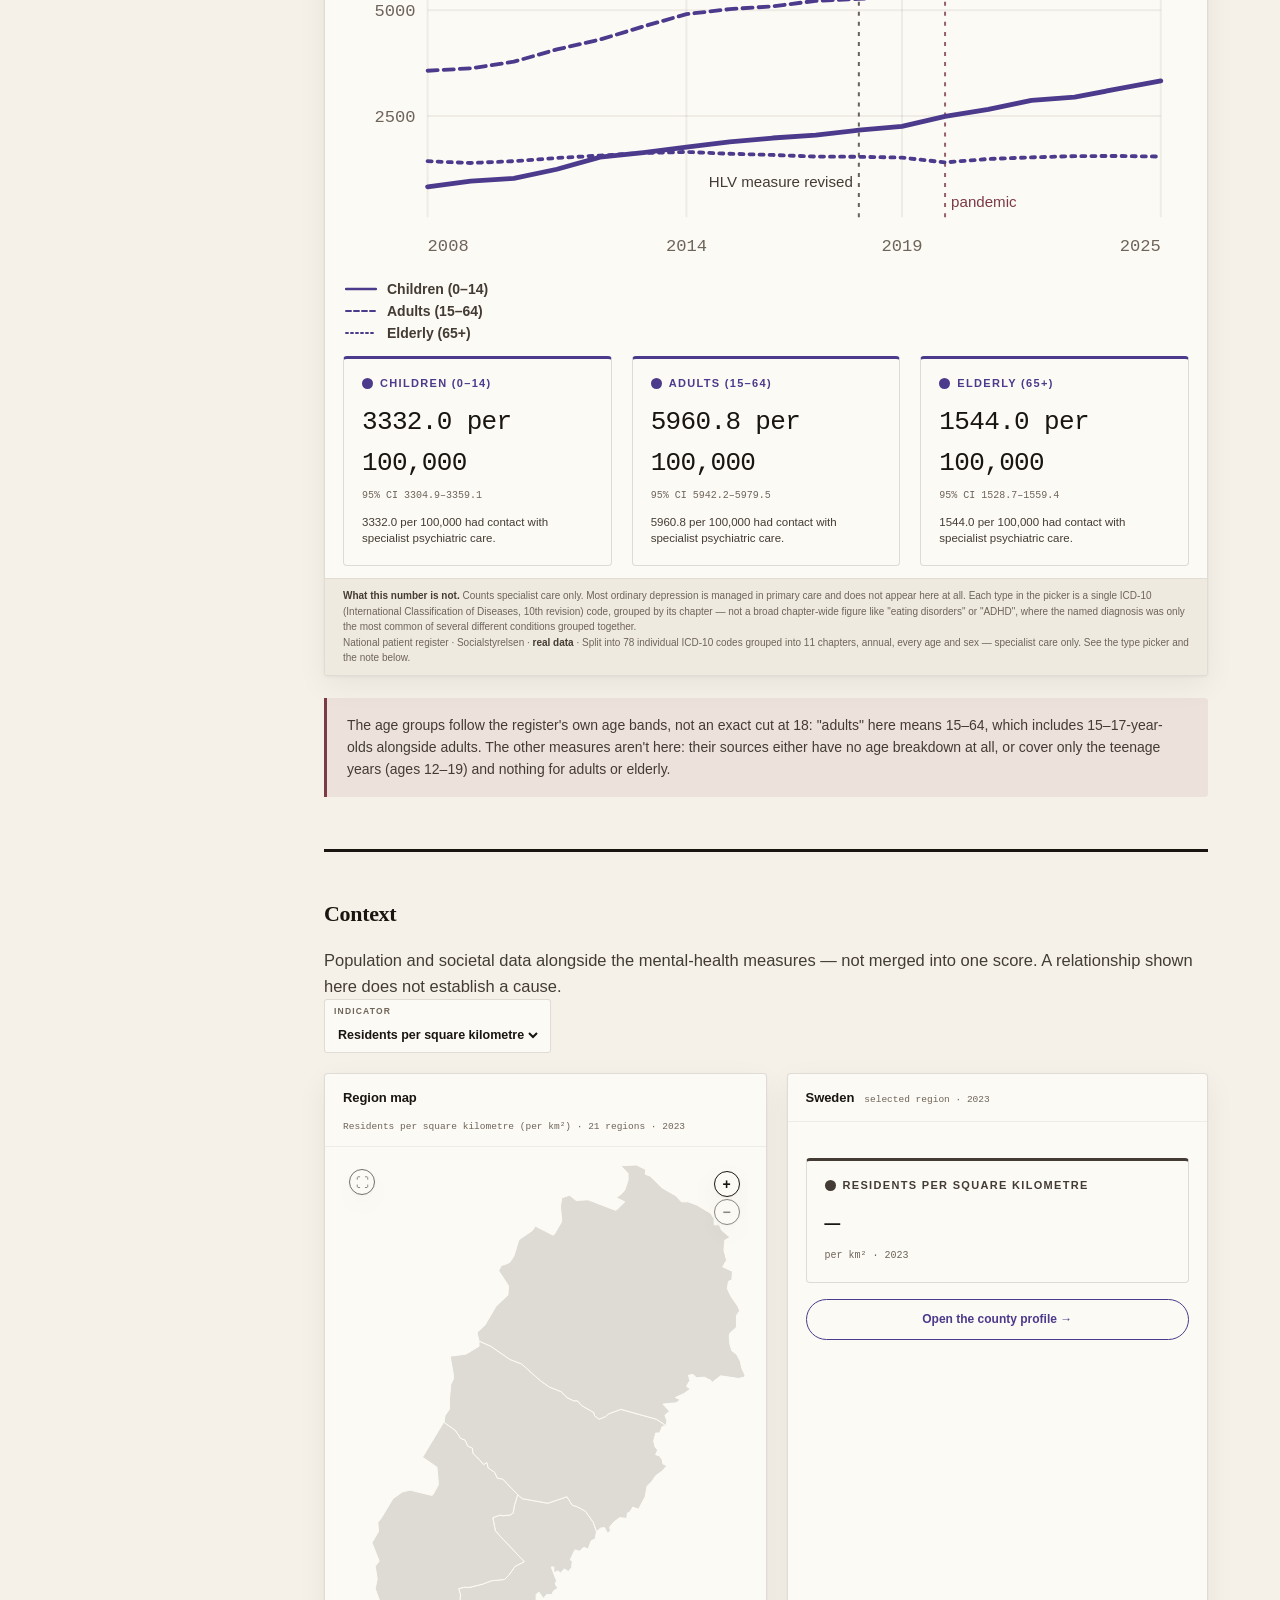
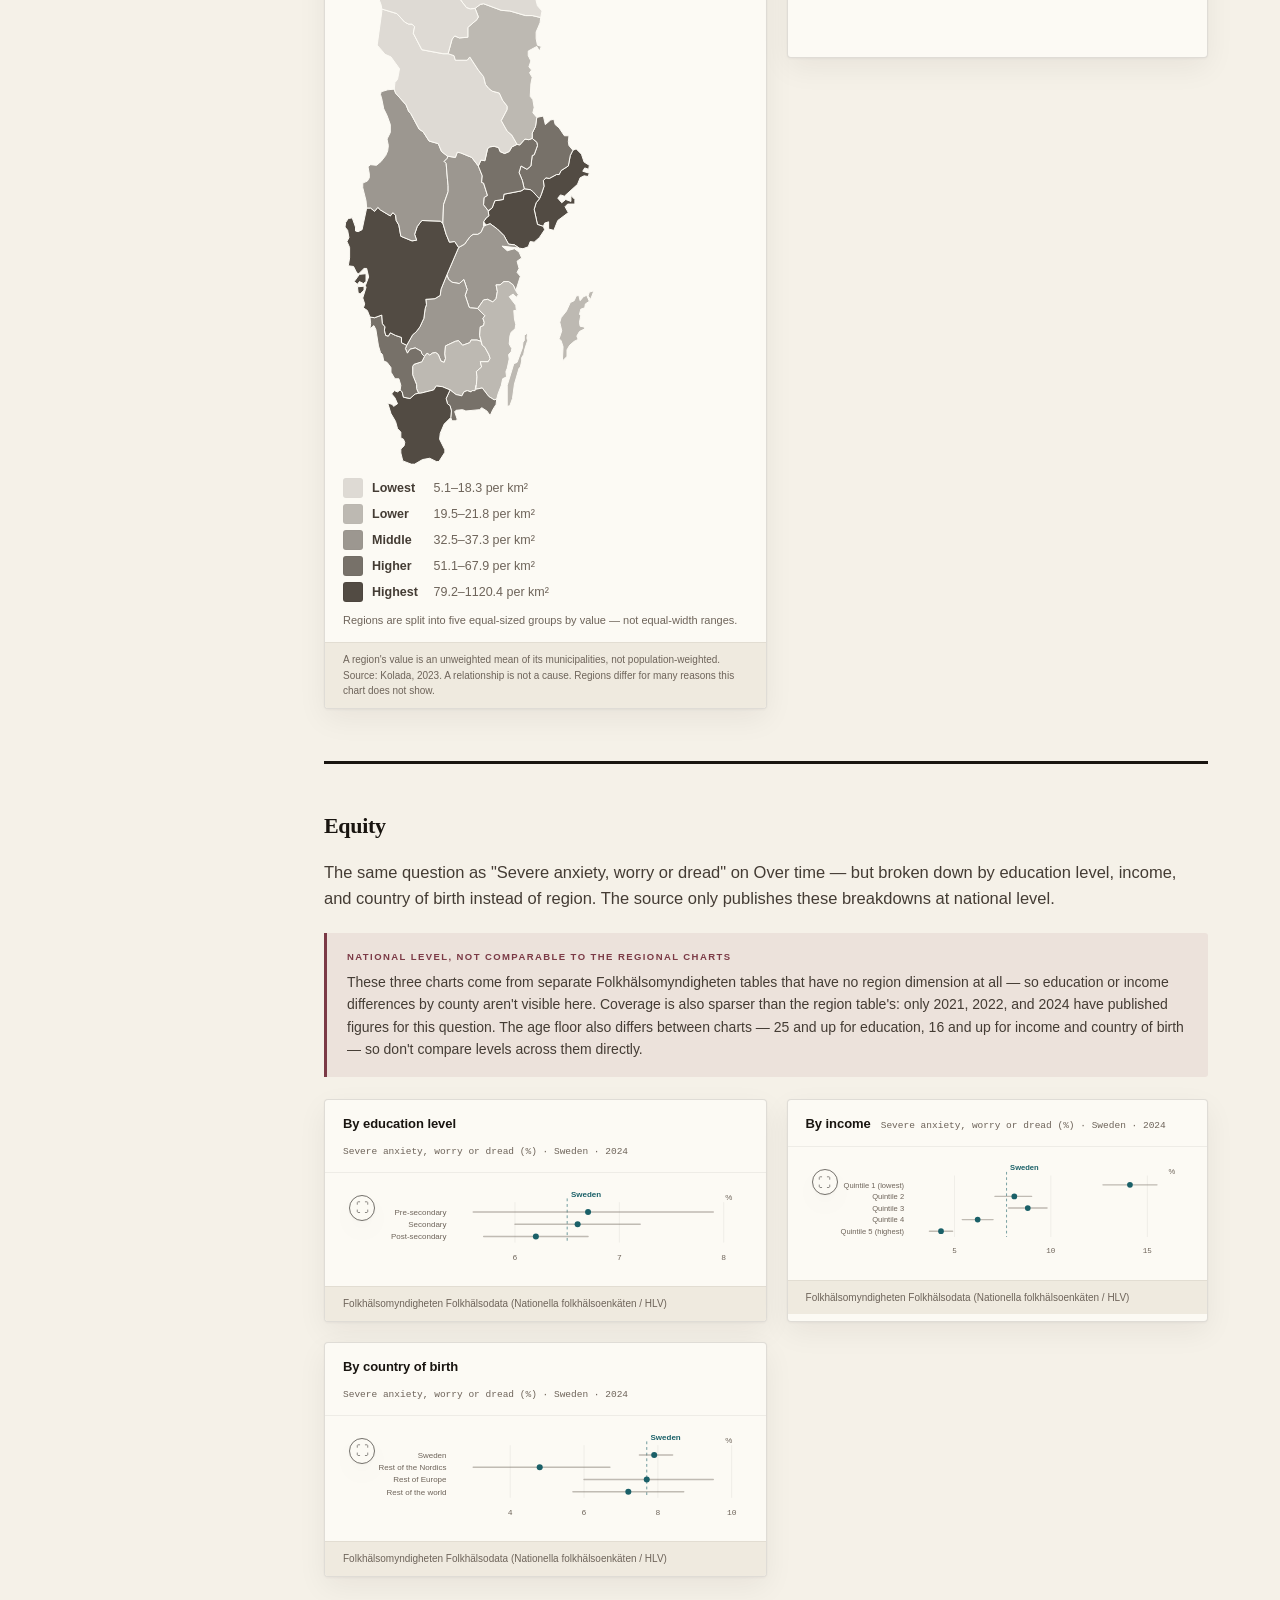
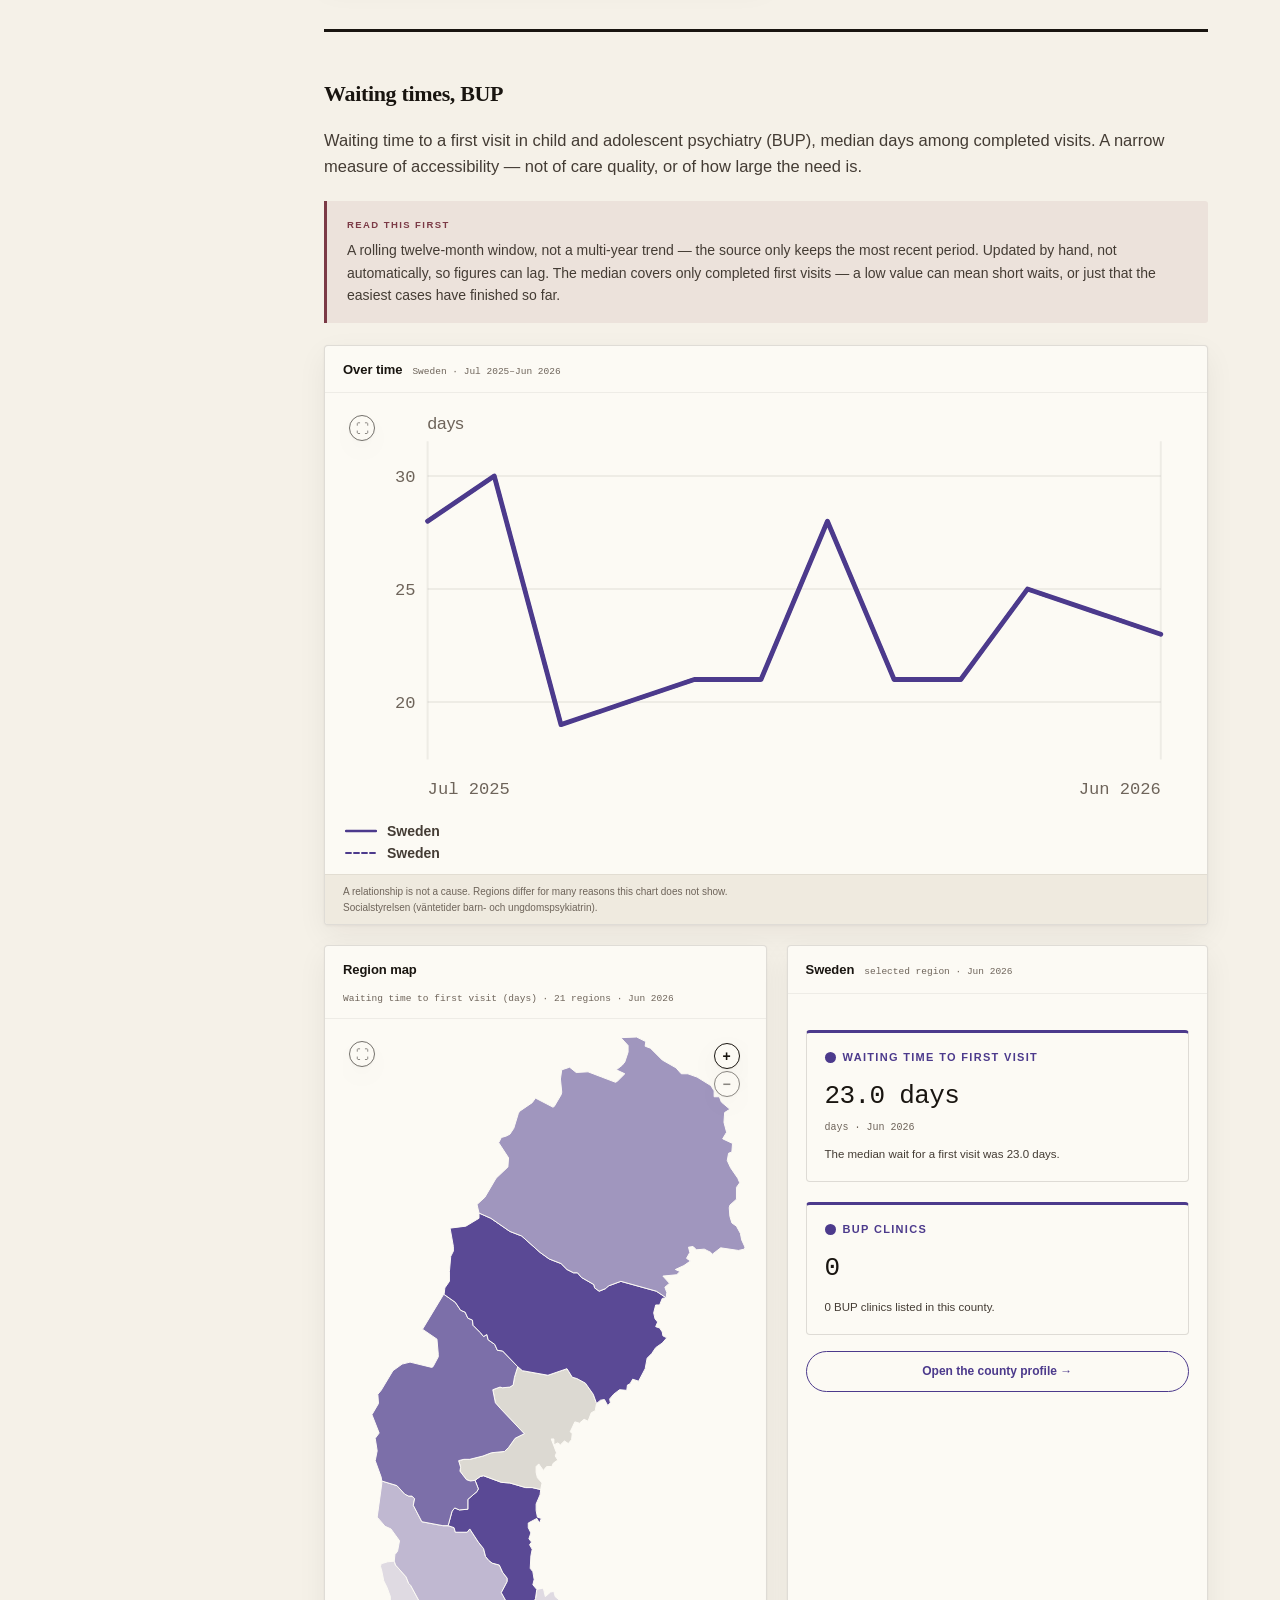
==== commit 09b3740b: "Metod tab shows every source; psych care uses 78 ICD-10 codes by block; bigger legends; even year ti" ====
--- a/kurvan.html
+++ b/kurvan.html
@@ -3,15 +3,15 @@
 <meta name="viewport" content="width=device-width, initial-scale=1">
 <title>Kurvan</title>
 
-<link rel="stylesheet" href="kurvan.css?v=42">
+<link rel="stylesheet" href="kurvan.css?v=43">
 
 <div id="synth"></div>
 <div id="app"></div>
 
-<script src="js/data.js?v=42"></script>
-<script src="js/lang.js?v=42"></script>
-<script src="js/state.js?v=42"></script>
-<script src="js/charts.js?v=42"></script>
-<script src="js/real_policy_news.js?v=42"></script>
-<script src="js/views.js?v=42"></script>
-<script src="js/shell.js?v=42"></script>
+<script src="js/data.js?v=43"></script>
+<script src="js/lang.js?v=43"></script>
+<script src="js/state.js?v=43"></script>
+<script src="js/charts.js?v=43"></script>
+<script src="js/real_policy_news.js?v=43"></script>
+<script src="js/views.js?v=43"></script>
+<script src="js/shell.js?v=43"></script>
--- a/kurvan.css
+++ b/kurvan.css
@@ -215,10 +215,10 @@
 /* --- instrument legend --- */
 .legend{
   display:flex;gap:22px;flex-wrap:wrap;align-items:baseline;
-  padding:10px 0 22px;font-size:11.5px;color:var(--ink-2)
+  padding:10px 0 22px;font-size:var(--fs-5);color:var(--ink-2)
 }
 .legend .li{display:flex;gap:7px;align-items:baseline}
-.legend .dot{width:9px;height:9px;border-radius:50%;flex:none;position:relative;top:.5px}
+.legend .dot{width:12px;height:12px;border-radius:50%;flex:none;position:relative;top:.5px}
 .legend b{font-weight:700}
 
 /* --- line-chart legend: which line is which, off the plot itself ---
@@ -239,7 +239,7 @@
    display:flex made every row stretch to match (flex's own default
    align-items:stretch), spreading each swatch and its label to opposite
    ends of a mostly-empty row instead of sitting next to each other. */
-.line-legend{display:flex;flex-direction:column;gap:8px;width:fit-content;max-width:100%;margin-top:10px;padding:2px;font-size:13px;font-weight:600;color:var(--ink-2)}
+.line-legend{display:flex;flex-direction:column;gap:8px;width:fit-content;max-width:100%;margin-top:10px;padding:2px;font-size:var(--fs-6);font-weight:600;color:var(--ink-2)}
 .line-legend .li{display:flex;gap:10px;align-items:center;white-space:nowrap;line-height:1}
 /* Explicit width/height, not left to the svg's own width/height attributes:
    the bare `svg{width:100%;height:auto}` reset above (this file's very
@@ -254,7 +254,7 @@
    nudge (the fix .legend .dot, a plain span never touched by the global
    svg rule, actually needs) ever closed the gap. Pinning the real size
    here is what makes align-items:center on .li above work as intended. */
-.line-legend .ln{flex:none;display:block;width:28px;height:12px}
+.line-legend .ln{flex:none;display:block;width:32px;height:14px}
 
 /* --- cards --- */
 .card{background:var(--surface);border:1px solid var(--hair);border-radius:4px;overflow:hidden;box-shadow:var(--shadow)}
@@ -312,6 +312,14 @@
    `.f select option`) so it also covers .mapcmphead's compare-mode select. */
 select option{background:var(--surface);color:var(--ink)}
 select option:disabled{color:var(--ink-3)}
+/* optgroup (the psychiatric-care type picker's 11 ICD-10 block headers,
+   js/views.js's typeOptions()) needs this same treatment separately from
+   plain <option> above — Chromium does NOT extend an <option> rule to an
+   <optgroup>'s own label line, so without this the group headers stayed on
+   native system colours (a near-white bar) even once every <option> around
+   them was already themed, landing as a jarring light stripe inside an
+   otherwise dark popup. */
+select optgroup{background:var(--surface);color:var(--ink-3);font-weight:700;font-style:normal}
 .seg{margin-left:auto;display:flex;border:1.5px solid var(--violet);border-radius:999px;overflow:hidden}
 .seg button{background:none;border:0;font-size:11px;font-weight:650;color:var(--violet);padding:7px 12px;cursor:pointer}
 .seg button.on{background:var(--violet);color:var(--surface)}
@@ -345,8 +353,8 @@
 .rstat.i-reg{border-top-color:var(--violet)}
 .rstat.i-mort{border-top-color:var(--oxblood)}
 .rstat.i-fk{border-top-color:var(--amber)}
-.rk{display:flex;align-items:center;gap:7px;font-size:9.5px;letter-spacing:.12em;text-transform:uppercase;font-weight:700}
-.dot{width:8px;height:8px;border-radius:50%;flex:none}
+.rk{display:flex;align-items:center;gap:7px;font-size:var(--fs-3);letter-spacing:.12em;text-transform:uppercase;font-weight:700}
+.dot{width:11px;height:11px;border-radius:50%;flex:none}
 .rv{font-family:var(--mono);font-size:26px;margin-top:9px;letter-spacing:-.025em}
 .rci{font-family:var(--mono);font-size:10px;color:var(--ink-3);margin-top:3px}
 .rvs{font-size:11.5px;color:var(--ink-2);margin-top:10px;line-height:1.45}
@@ -469,11 +477,11 @@
    adjacent mid-tones stay visually distinct. */
 .tier-legend{margin-top:14px}
 .tier-rows{display:flex;flex-direction:column;gap:6px}
-.tier-row{display:flex;align-items:center;gap:9px;font-size:11px}
-.tier-chip{width:18px;height:18px;border-radius:3px;flex:none;border:1px solid var(--hair)}
+.tier-row{display:flex;align-items:center;gap:9px;font-size:var(--fs-5)}
+.tier-chip{width:20px;height:20px;border-radius:3px;flex:none;border:1px solid var(--hair)}
 .tier-label{color:var(--ink-2);font-weight:650;width:4.2em;flex:none}
 .tier-range{color:var(--ink-3)}
-.gradient-note{display:flex;justify-content:space-between;flex-wrap:wrap;gap:8px;margin-top:10px;font-size:9.5px;color:var(--ink-3)}
+.gradient-note{display:flex;justify-content:space-between;flex-wrap:wrap;gap:8px;margin-top:10px;font-size:var(--fs-3);color:var(--ink-3)}
 .trendarrow{font-size:.34px;font-weight:800;text-anchor:middle;dominant-baseline:central;
   paint-order:stroke;stroke:var(--surface);stroke-width:.08px;stroke-linejoin:round;pointer-events:none}
 .trendarrow.with{fill:var(--teal)}
